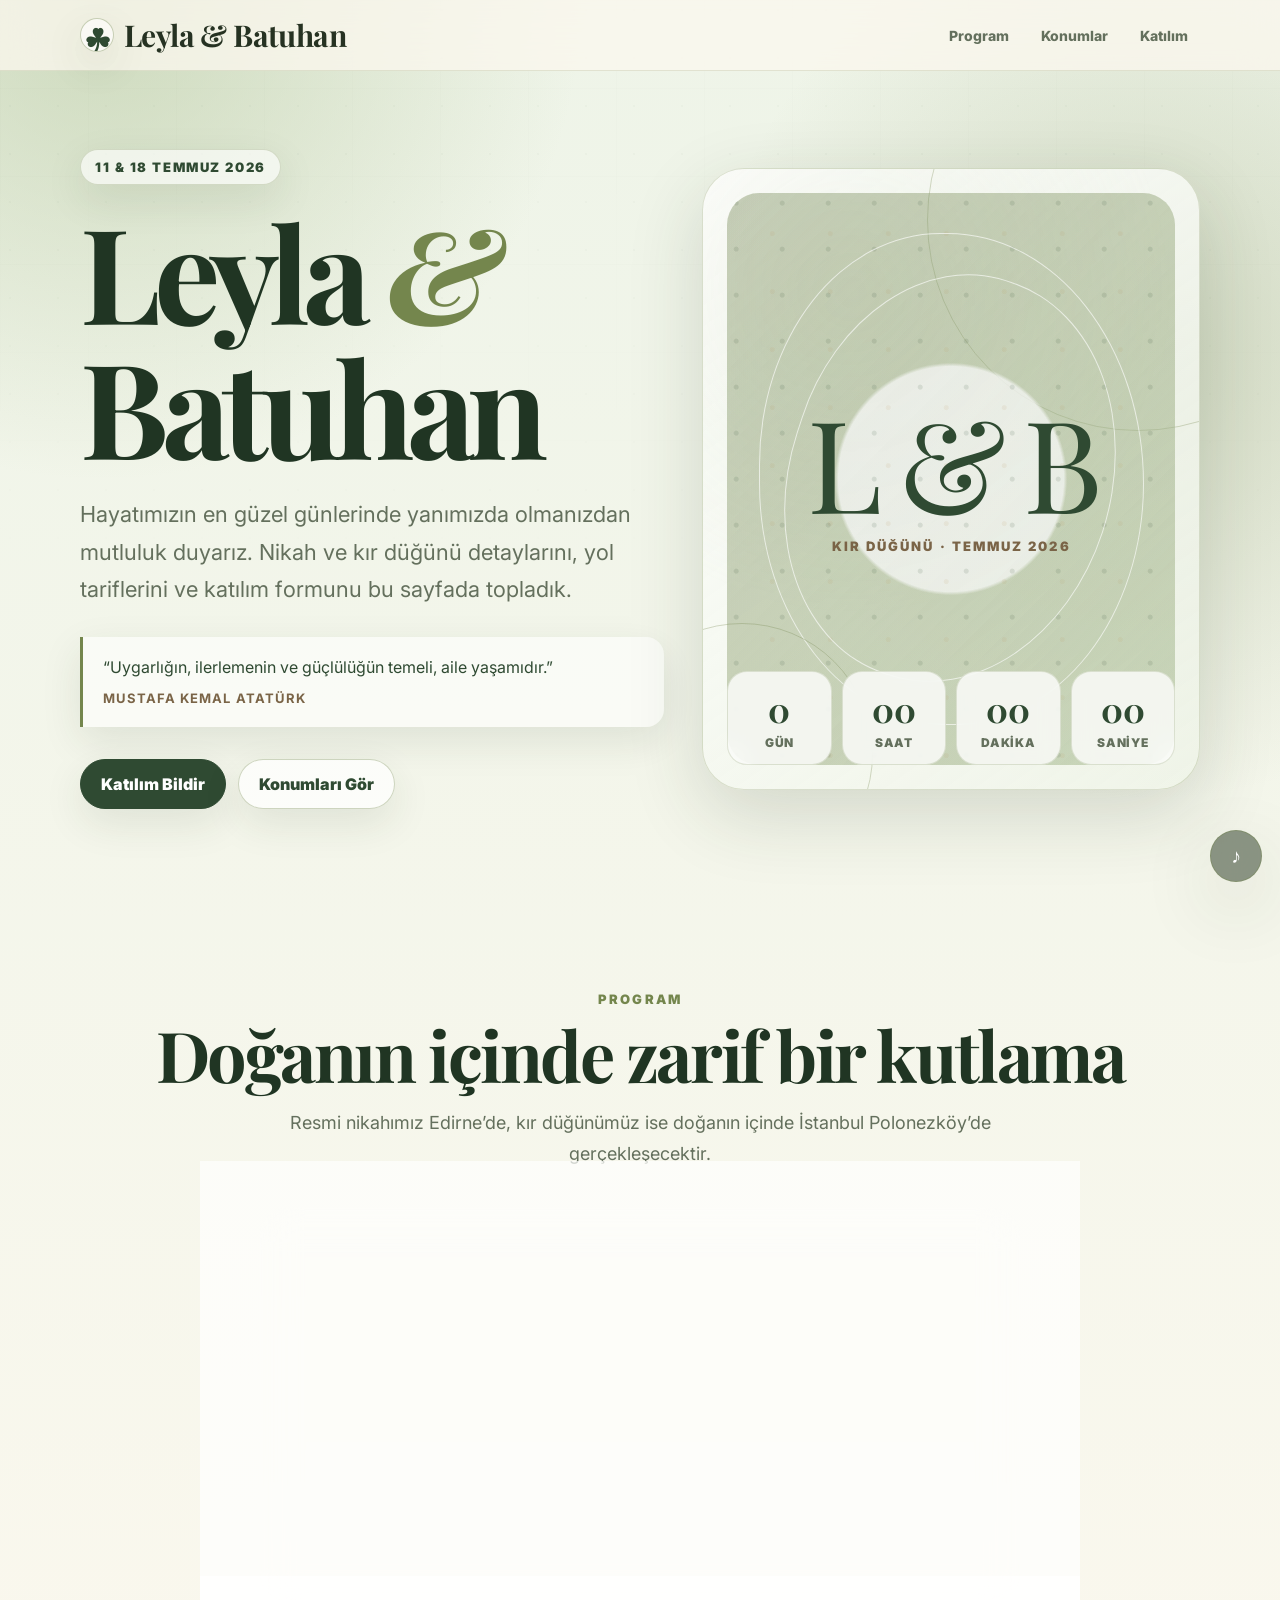
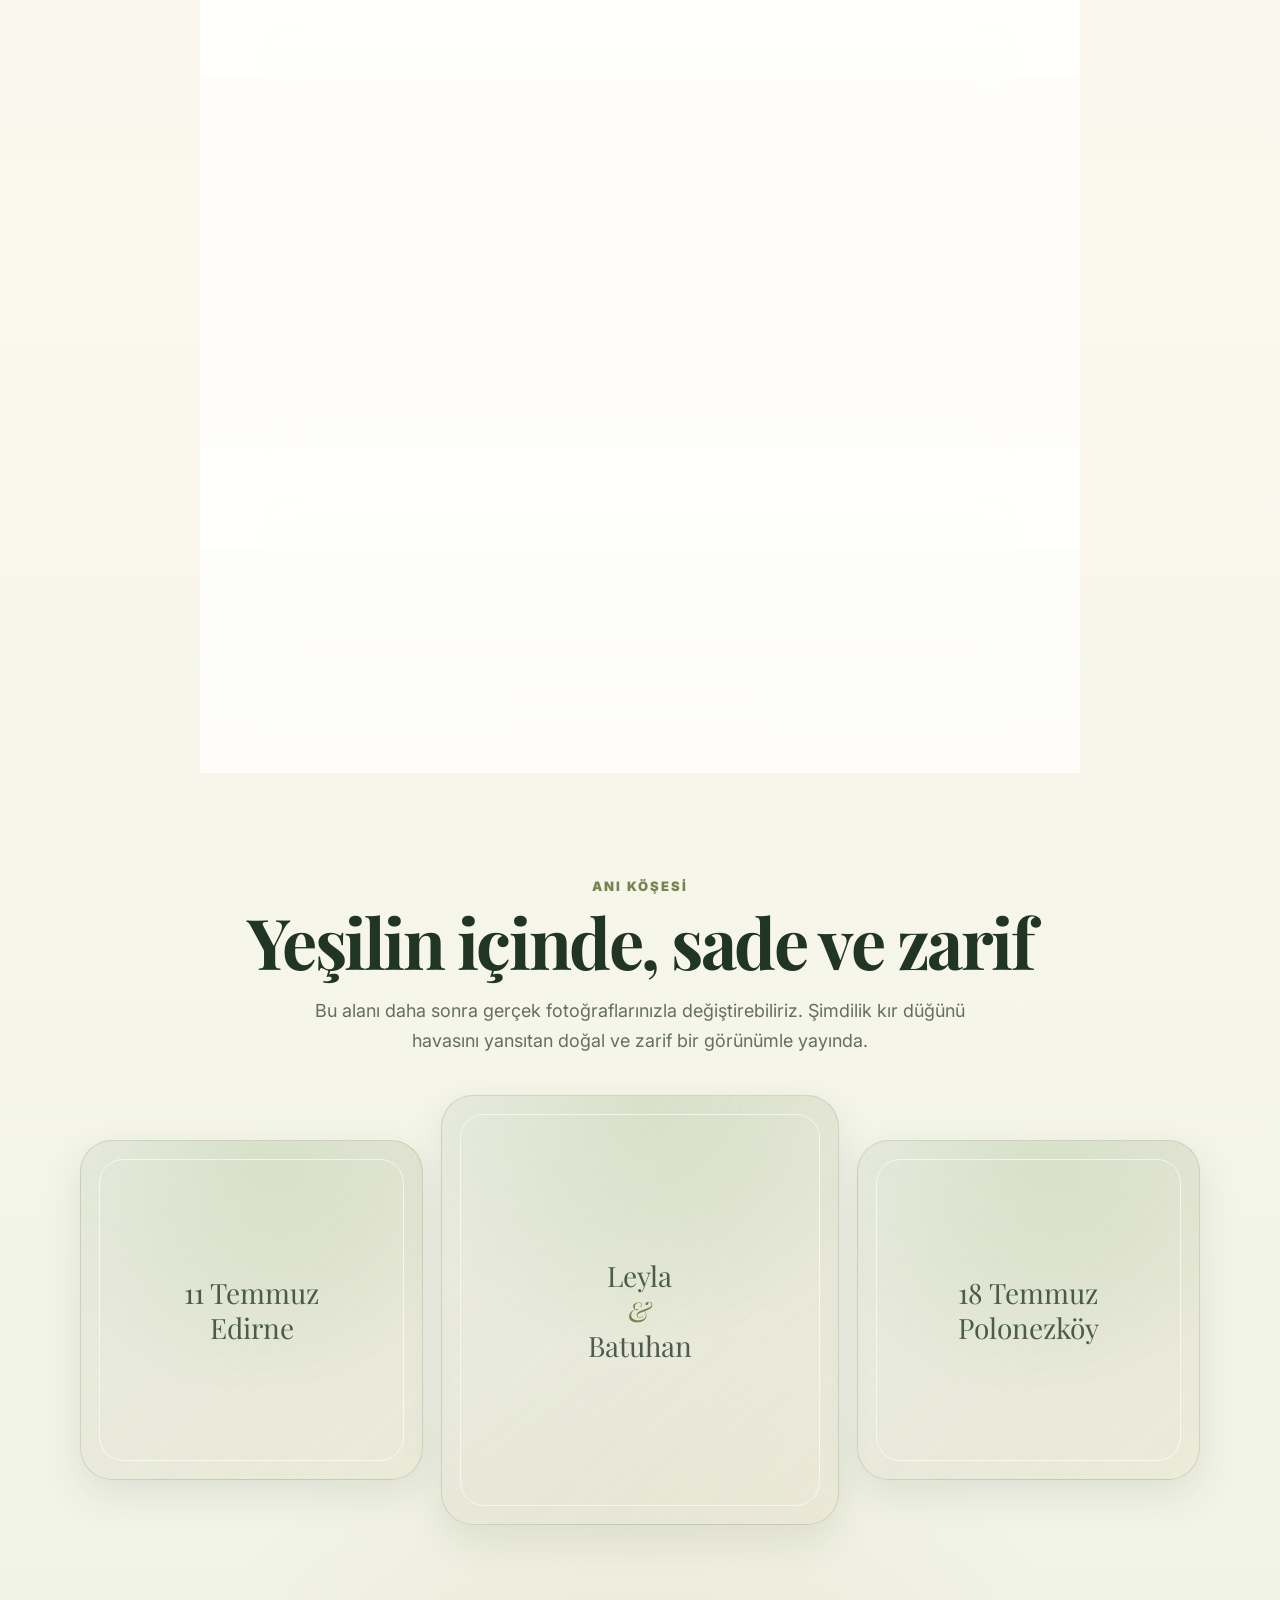
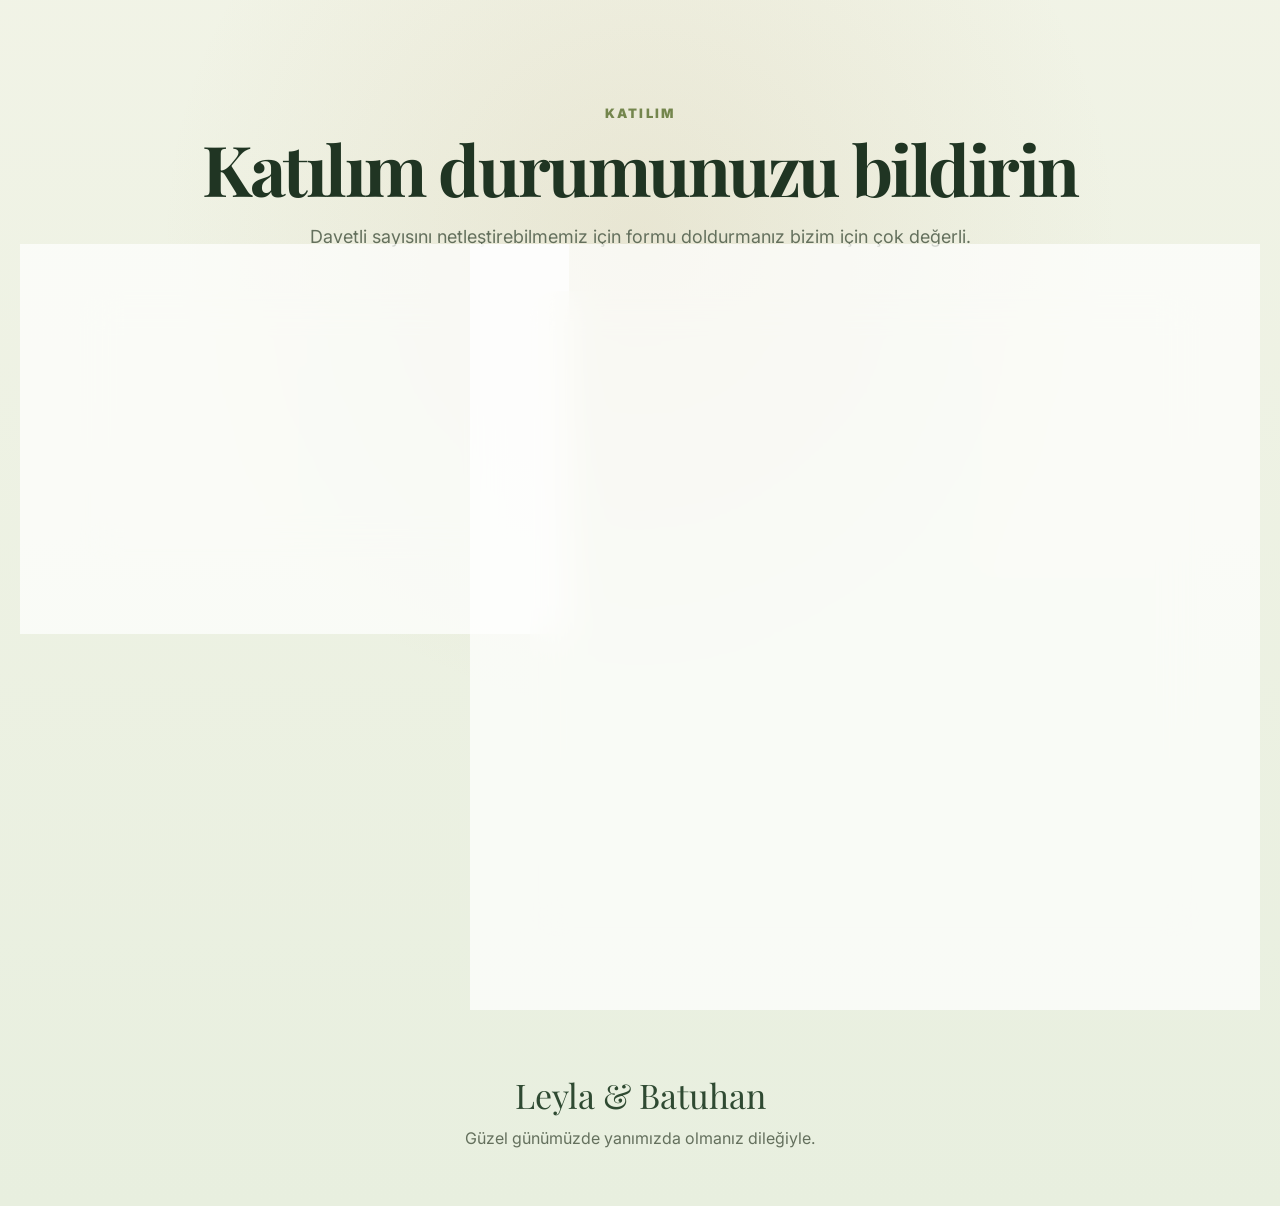
==== index.html @ 1ea7b606 "Switch site to nature theme and autoplay music" ====
<!DOCTYPE html>
<html lang="tr">
<head>
  <meta charset="UTF-8" />
  <meta name="viewport" content="width=device-width, initial-scale=1" />
  <meta name="theme-color" content="#eef4e8" />
  <meta name="description" content="Leyla & Batuhan kır düğünü etkinlik sayfası: nikah, düğün, yol tarifi ve katılım formu." />
  <meta property="og:title" content="Leyla & Batuhan" />
  <meta property="og:description" content="Nikah ve kır düğünü bilgilerimiz, yol tarifi ve katılım formu." />
  <meta property="og:type" content="website" />
  <title>Leyla & Batuhan | Kır Düğünü</title>

  <link rel="preconnect" href="https://fonts.googleapis.com" />
  <link rel="preconnect" href="https://fonts.gstatic.com" crossorigin />
  <link href="https://fonts.googleapis.com/css2?family=Inter:wght@400;500;600;700;800&family=Playfair+Display:wght@600;700&display=swap" rel="stylesheet" />

  <style>
    :root {
      --paper: #fbf8ee;
      --cream: #eef4e8;
      --leaf: #9faf78;
      --moss: #74864d;
      --sage: #b8c9a1;
      --forest: #2f4a32;
      --deep: #203523;
      --gold: #b7925a;
      --earth: #7a6447;
      --ink: #263222;
      --muted: #64705d;
      --white: #ffffff;
      --shadow: 0 24px 76px rgba(37, 54, 34, 0.16);
      --soft: 0 14px 40px rgba(37, 54, 34, 0.10);
    }

    * { box-sizing: border-box; }
    html { scroll-behavior: smooth; }

    body {
      margin: 0;
      color: var(--ink);
      font-family: Inter, system-ui, -apple-system, BlinkMacSystemFont, "Segoe UI", sans-serif;
      background:
        radial-gradient(circle at 8% 0%, rgba(184, 201, 161, 0.62), transparent 30rem),
        radial-gradient(circle at 90% 8%, rgba(116, 134, 77, 0.26), transparent 28rem),
        radial-gradient(circle at 50% 78%, rgba(183, 146, 90, 0.13), transparent 30rem),
        linear-gradient(180deg, #eef4e8, #fbf8ee 42%, #e8efdf 100%);
      min-height: 100vh;
      overflow-x: hidden;
    }

    body::before {
      content: "";
      position: fixed;
      inset: 0;
      pointer-events: none;
      opacity: 0.18;
      background-image:
        radial-gradient(circle at 10px 10px, rgba(47,74,50,0.18) 1.4px, transparent 1.6px),
        linear-gradient(rgba(47,74,50,0.07) 1px, transparent 1px),
        linear-gradient(90deg, rgba(47,74,50,0.06) 1px, transparent 1px);
      background-size: 48px 48px, 88px 88px, 88px 88px;
      mask-image: linear-gradient(to bottom, #000, transparent 72%);
    }

    a { color: inherit; }

    .petals { position: fixed; inset: 0; pointer-events: none; overflow: hidden; z-index: 1; }
    .petal { position: absolute; top: -10vh; width: 13px; height: 22px; border-radius: 90% 10% 85% 15%; background: linear-gradient(135deg, rgba(116,134,77,0.34), rgba(184,201,161,0.24)); transform: rotate(18deg); animation: fall linear infinite; }
    .petal::after { content: ""; position: absolute; left: 6px; top: 2px; width: 1px; height: 18px; background: rgba(47,74,50,0.18); transform: rotate(8deg); }
    @keyframes fall { to { transform: translate3d(var(--drift), 112vh, 0) rotate(330deg); } }

    .page { position: relative; z-index: 2; }
    .topbar { position: sticky; top: 0; z-index: 10; border-bottom: 1px solid rgba(116,134,77,0.18); background: rgba(251,248,238,0.76); backdrop-filter: blur(18px); }
    .nav, .wrap { width: min(1120px, calc(100% - 32px)); margin: 0 auto; }
    .nav { min-height: 70px; display: flex; align-items: center; justify-content: space-between; gap: 16px; }
    .brand { display: flex; align-items: center; gap: 10px; font-family: "Playfair Display", Georgia, serif; font-size: clamp(22px, 3vw, 30px); font-weight: 700; text-decoration: none; letter-spacing: -0.02em; white-space: nowrap; }
    .brand-mark { width: 34px; height: 34px; display: grid; place-items: center; border-radius: 50%; border: 1px solid rgba(116,134,77,0.38); color: var(--forest); background: rgba(255,255,255,0.62); box-shadow: var(--soft); }
    .nav-links { display: flex; align-items: center; gap: 8px; flex-wrap: wrap; justify-content: flex-end; }
    .nav-links a { text-decoration: none; color: var(--muted); font-size: 14px; font-weight: 800; padding: 10px 12px; border-radius: 999px; transition: 0.25s ease; }
    .nav-links a:hover { color: var(--forest); background: rgba(116,134,77,0.13); }

    .hero { min-height: calc(100vh - 70px); display: grid; align-items: center; padding: 72px 0 86px; }
    .hero-grid { display: grid; grid-template-columns: 1.08fr 0.92fr; gap: 38px; align-items: center; }
    .eyebrow { display: inline-flex; margin: 0 0 18px; padding: 9px 14px; border-radius: 999px; color: var(--forest); background: rgba(255,255,255,0.62); border: 1px solid rgba(116,134,77,0.26); box-shadow: var(--soft); font-size: 13px; font-weight: 900; letter-spacing: 0.12em; text-transform: uppercase; }
    h1, h2, h3 { margin: 0; font-family: "Playfair Display", Georgia, serif; line-height: 1.02; }
    h1 { font-size: clamp(58px, 10.5vw, 132px); letter-spacing: -0.055em; color: var(--deep); }
    .amp { color: var(--moss); font-style: italic; }
    .lead { max-width: 660px; margin: 24px 0 0; color: var(--muted); font-size: clamp(17px, 2.5vw, 22px); line-height: 1.7; }
    .quote { max-width: 620px; margin: 28px 0 0; padding: 18px 20px; border-left: 3px solid var(--moss); border-radius: 0 18px 18px 0; color: var(--forest); background: rgba(255,255,255,0.56); box-shadow: var(--soft); line-height: 1.6; }
    .quote strong { display: block; margin-top: 8px; color: var(--earth); font-size: 13px; letter-spacing: 0.08em; text-transform: uppercase; }
    .actions, .card-actions { display: flex; flex-wrap: wrap; gap: 12px; margin-top: 32px; }
    .btn { display: inline-flex; align-items: center; justify-content: center; min-height: 48px; padding: 14px 20px; border-radius: 999px; border: 1px solid rgba(116,134,77,0.34); text-decoration: none; font: inherit; font-weight: 900; cursor: pointer; box-shadow: var(--soft); transition: transform 0.25s ease, box-shadow 0.25s ease; }
    .btn:hover { transform: translateY(-2px); box-shadow: 0 18px 42px rgba(37,54,34,0.14); }
    .btn-primary { background: var(--forest); color: #fff; border-color: var(--forest); }
    .btn-gold { background: var(--moss); color: #fff; border-color: var(--moss); }
    .btn-light { background: rgba(255,255,255,0.72); color: var(--forest); }

    .hero-card { min-height: 620px; position: relative; padding: 24px; border-radius: 42px; border: 1px solid rgba(116,134,77,0.24); background: linear-gradient(145deg, rgba(255,255,255,0.84), rgba(238,244,232,0.66)), radial-gradient(circle at 30% 20%, rgba(184,201,161,0.86), transparent 20rem); box-shadow: var(--shadow); overflow: hidden; }
    .hero-card::before, .hero-card::after { content: ""; position: absolute; border: 1px solid rgba(116,134,77,0.30); border-radius: 50%; pointer-events: none; }
    .hero-card::before { width: 420px; height: 420px; top: -160px; right: -150px; }
    .hero-card::after { width: 260px; height: 260px; bottom: -96px; left: -92px; }
    .monogram-card { min-height: 572px; height: 100%; display: grid; place-items: center; text-align: center; border-radius: 32px; background: linear-gradient(rgba(32,53,35,0.04), rgba(32,53,35,0.04)), radial-gradient(circle, rgba(255,255,255,0.74) 0 31%, transparent 32%), linear-gradient(135deg, rgba(116,134,77,0.34), rgba(184,201,161,0.60)); overflow: hidden; position: relative; }
    .monogram-card::before { content: ""; position: absolute; inset: 0; background-image: radial-gradient(circle at 20% 22%, rgba(47,74,50,0.12) 0 2px, transparent 3px), radial-gradient(circle at 78% 70%, rgba(183,146,90,0.10) 0 2px, transparent 3px); background-size: 46px 46px, 58px 58px; }
    .ring { position: absolute; width: 86%; height: 86%; border: 1px solid rgba(255,255,255,0.62); border-radius: 48% 52% 50% 50%; animation: breathe 7s ease-in-out infinite; }
    .ring.second { width: 72%; height: 72%; animation-delay: -2.4s; transform: rotate(18deg); }
    @keyframes breathe { 50% { transform: scale(0.965) rotate(5deg); } }
    .letters { position: relative; z-index: 2; font-family: "Playfair Display", Georgia, serif; font-size: clamp(78px, 10vw, 132px); color: var(--forest); letter-spacing: -0.06em; line-height: 0.9; }
    .date { position: relative; z-index: 2; margin-top: 18px; color: var(--earth); font-size: 13px; font-weight: 900; letter-spacing: 0.16em; text-transform: uppercase; }
    .countdown { position: absolute; left: 24px; right: 24px; bottom: 24px; z-index: 3; display: grid; grid-template-columns: repeat(4, 1fr); gap: 10px; }
    .count-box { padding: 14px 8px; border-radius: 20px; background: rgba(255,255,255,0.78); border: 1px solid rgba(116,134,77,0.20); text-align: center; backdrop-filter: blur(10px); }
    .count-box strong { display: block; font-family: "Playfair Display", Georgia, serif; font-size: clamp(22px, 4vw, 34px); color: var(--forest); }
    .count-box span { display: block; margin-top: 3px; color: var(--muted); font-size: 12px; font-weight: 900; letter-spacing: 0.06em; text-transform: uppercase; }

    .section { padding: 90px 0; }
    .heading { text-align: center; margin-bottom: 38px; }
    .small { color: var(--moss); font-size: 13px; font-weight: 900; letter-spacing: 0.16em; text-transform: uppercase; margin-bottom: 12px; }
    h2 { font-size: clamp(38px, 6vw, 70px); letter-spacing: -0.035em; color: var(--deep); }
    .heading p { max-width: 720px; margin: 18px auto 0; color: var(--muted); font-size: 18px; line-height: 1.7; }

    .event-grid { display: grid; grid-template-columns: 1fr; gap: 22px; max-width: 760px; margin: 0 auto; }
    .rsvp-grid { display: grid; grid-template-columns: 0.78fr 1.22fr; gap: 22px; align-items: start; }
    .card { border: 1px solid rgba(116,134,77,0.22); border-radius: 28px; background: rgba(255,255,255,0.70); box-shadow: var(--soft); backdrop-filter: blur(18px); }
    .event-card, .note-card, .form-card, .timeline-card { padding: 28px; }
    .event-card { position: relative; overflow: hidden; }
    .event-card::after { content: ""; position: absolute; width: 190px; height: 190px; right: -76px; top: -76px; border-radius: 90% 10% 80% 20%; background: rgba(116,134,77,0.16); transform: rotate(28deg); }
    .event-card h3 { position: relative; z-index: 1; font-size: clamp(30px, 4vw, 46px); color: var(--forest); }
    .event-date { display: inline-flex; margin: 18px 0 22px; padding: 10px 14px; border-radius: 999px; color: var(--forest); background: rgba(184,201,161,0.32); font-weight: 900; }
    .details { display: grid; gap: 14px; margin: 0 0 24px; padding: 0; list-style: none; color: var(--muted); line-height: 1.62; }
    .details li { display: grid; grid-template-columns: 34px 1fr; gap: 12px; }
    .icon { width: 34px; height: 34px; border-radius: 50%; display: grid; place-items: center; background: rgba(116,134,77,0.15); color: var(--forest); }
    .details b { display: block; color: var(--ink); margin-bottom: 4px; }
    .time-list { display: grid; gap: 3px; }

    .timeline-card { max-width: 760px; margin: 22px auto 0; }
    .timeline { display: grid; grid-template-columns: repeat(3, 1fr); gap: 14px; }
    .timeline-item { min-height: 138px; padding: 18px; border-radius: 22px; background: rgba(251,248,238,0.78); border: 1px solid rgba(116,134,77,0.18); }
    .timeline-item strong { display: block; color: var(--moss); font-family: "Playfair Display", Georgia, serif; font-size: 24px; }
    .timeline-item span { display: block; margin-top: 8px; color: var(--ink); font-weight: 900; }
    .timeline-item small { display: block; margin-top: 8px; color: var(--muted); line-height: 1.5; }

    .photo-strip { display: grid; grid-template-columns: 0.95fr 1.1fr 0.95fr; gap: 18px; align-items: center; }
    .photo-tile { min-height: 340px; display: grid; place-items: center; position: relative; overflow: hidden; border-radius: 32px; border: 1px solid rgba(116,134,77,0.22); background: linear-gradient(135deg, rgba(255,255,255,0.48), rgba(255,255,255,0.06)), radial-gradient(circle at top, rgba(184,201,161,0.74), transparent 16rem), linear-gradient(145deg, rgba(116,134,77,0.25), rgba(183,146,90,0.10)); box-shadow: var(--soft); }
    .photo-tile:nth-child(2) { min-height: 430px; }
    .photo-tile::before { content: ""; position: absolute; inset: 18px; border: 1px solid rgba(255,255,255,0.62); border-radius: 24px; }
    .photo-tile p { position: relative; z-index: 1; width: min(72%, 260px); margin: 0; color: rgba(32,53,35,0.78); font-family: "Playfair Display", Georgia, serif; text-align: center; font-size: 28px; line-height: 1.25; }

    .note-card { position: sticky; top: 96px; }
    .note-card h3 { font-size: 38px; margin-bottom: 14px; color: var(--forest); }
    .note-card p { color: var(--muted); line-height: 1.75; margin: 0 0 16px; }
    .mini-note { margin-top: 18px; padding: 16px; border-radius: 20px; color: var(--forest); background: rgba(184,201,161,0.25); font-weight: 900; line-height: 1.5; }

    form { display: grid; gap: 16px; }
    .field-grid { display: grid; grid-template-columns: repeat(2, minmax(0, 1fr)); gap: 16px; }
    label, legend { color: var(--ink); font-size: 14px; font-weight: 900; }
    label { display: grid; gap: 8px; }
    fieldset { border: 0; padding: 0; margin: 0; }
    legend { padding: 0; margin: 0 0 8px; }
    input, select, textarea { width: 100%; min-height: 50px; border: 1px solid rgba(116,134,77,0.28); border-radius: 16px; padding: 13px 14px; color: var(--ink); background: rgba(251,248,238,0.80); font: inherit; outline: none; transition: 0.2s ease; }
    textarea { min-height: 120px; resize: vertical; }
    input:focus, select:focus, textarea:focus { border-color: var(--moss); background: #fff; box-shadow: 0 0 0 4px rgba(116,134,77,0.14); }
    .checkbox-group { display: grid; grid-template-columns: repeat(2, minmax(0, 1fr)); gap: 10px; }
    .check-card { min-height: 58px; display: flex; align-items: center; gap: 12px; padding: 14px; border: 1px solid rgba(116,134,77,0.24); border-radius: 16px; color: var(--muted); background: rgba(251,248,238,0.66); font-weight: 800; cursor: pointer; user-select: none; transition: 0.2s ease; }
    .check-card:hover { border-color: rgba(116,134,77,0.48); background: rgba(255,255,255,0.88); }
    .check-card input { width: 20px; height: 20px; min-height: auto; accent-color: var(--moss); flex: 0 0 auto; }
    .form-footer { display: flex; align-items: center; justify-content: space-between; gap: 14px; flex-wrap: wrap; margin-top: 4px; }
    .privacy { max-width: 430px; margin: 0; color: var(--muted); font-size: 13px; line-height: 1.55; }

    .sound-toggle { position: fixed; right: 18px; bottom: 18px; z-index: 20; width: 52px; height: 52px; border-radius: 999px; border: 1px solid rgba(116,134,77,0.38); color: #fff; background: rgba(47,74,50,0.88); box-shadow: var(--shadow); cursor: pointer; font-size: 20px; display: grid; place-items: center; backdrop-filter: blur(12px); }
    .sound-toggle.off { background: rgba(100,112,93,0.74); }

    .footer { padding: 46px 16px 58px; color: var(--muted); text-align: center; }
    .footer .names { margin-bottom: 10px; color: var(--forest); font-family: "Playfair Display", Georgia, serif; font-size: 34px; }
    .reveal { opacity: 0; transform: translateY(20px); transition: opacity 0.7s ease, transform 0.7s ease; }
    .reveal.visible { opacity: 1; transform: translateY(0); }

    @media (max-width: 920px) {
      .nav { align-items: flex-start; flex-direction: column; padding: 14px 0; }
      .nav-links { justify-content: flex-start; }
      .nav-links a { padding: 8px 10px; }
      .hero-grid, .rsvp-grid { grid-template-columns: 1fr; }
      .hero { min-height: auto; padding-top: 48px; }
      .hero-card, .monogram-card { min-height: 520px; }
      .timeline, .photo-strip { grid-template-columns: 1fr; }
      .photo-tile, .photo-tile:nth-child(2) { min-height: 280px; }
      .note-card { position: static; }
    }
    @media (max-width: 620px) {
      .section { padding: 68px 0; }
      .actions, .card-actions, .form-footer { align-items: stretch; flex-direction: column; }
      .btn { width: 100%; }
      .hero-card, .monogram-card { min-height: 460px; }
      .countdown { grid-template-columns: repeat(2, 1fr); }
      .field-grid, .checkbox-group { grid-template-columns: 1fr; }
      .event-card, .form-card, .note-card, .timeline-card { padding: 22px; }
      .sound-toggle { right: 14px; bottom: 14px; width: 48px; height: 48px; }
    }
    @media (prefers-reduced-motion: reduce) { *, *::before, *::after { animation-duration: 0.001ms !important; animation-iteration-count: 1 !important; scroll-behavior: auto !important; transition-duration: 0.001ms !important; } }
  </style>
</head>
<body>
  <div class="petals" aria-hidden="true" id="petals"></div>

  <audio id="wedding-audio" autoplay loop preload="auto" playsinline>
    <source src="https://upload.wikimedia.org/wikipedia/commons/transcoded/6/62/Pachelbel%27s_Canon.ogg/Pachelbel%27s_Canon.ogg.mp3" type="audio/mpeg" />
    <source src="https://upload.wikimedia.org/wikipedia/commons/6/62/Pachelbel%27s_Canon.ogg" type="audio/ogg" />
  </audio>
  <button class="sound-toggle off" id="sound-toggle" type="button" aria-label="Müziği aç/kapat">♪</button>

  <div class="page">
    <header class="topbar">
      <nav class="nav" aria-label="Sayfa menüsü">
        <a class="brand" href="#top" aria-label="Leyla ve Batuhan ana sayfa"><span class="brand-mark">☘</span><span>Leyla & Batuhan</span></a>
        <div class="nav-links">
          <a href="#program">Program</a>
          <a href="#konum">Konumlar</a>
          <a href="#katilim">Katılım</a>
        </div>
      </nav>
    </header>

    <main id="top">
      <section class="hero">
        <div class="wrap hero-grid">
          <div class="reveal">
            <p class="eyebrow">11 & 18 Temmuz 2026</p>
            <h1>Leyla <span class="amp">&</span><br />Batuhan</h1>
            <p class="lead">Hayatımızın en güzel günlerinde yanımızda olmanızdan mutluluk duyarız. Nikah ve kır düğünü detaylarını, yol tariflerini ve katılım formunu bu sayfada topladık.</p>
            <div class="quote">“Uygarlığın, ilerlemenin ve güçlülüğün temeli, aile yaşamıdır.”<strong>Mustafa Kemal Atatürk</strong></div>
            <div class="actions">
              <a class="btn btn-primary" href="#katilim">Katılım Bildir</a>
              <a class="btn btn-light" href="#konum">Konumları Gör</a>
            </div>
          </div>

          <aside class="hero-card reveal" aria-label="Düğün geri sayımı">
            <div class="monogram-card"><span class="ring"></span><span class="ring second"></span><div><div class="letters">L & B</div><div class="date">Kır Düğünü · Temmuz 2026</div></div></div>
            <div class="countdown" id="countdown"><div class="count-box"><strong id="days">--</strong><span>Gün</span></div><div class="count-box"><strong id="hours">--</strong><span>Saat</span></div><div class="count-box"><strong id="minutes">--</strong><span>Dakika</span></div><div class="count-box"><strong id="seconds">--</strong><span>Saniye</span></div></div>
          </aside>
        </div>
      </section>

      <section class="section wrap" id="program">
        <div class="heading reveal"><div class="small">Program</div><h2>Doğanın içinde zarif bir kutlama</h2><p>Resmi nikahımız Edirne’de, kır düğünümüz ise doğanın içinde İstanbul Polonezköy’de gerçekleşecektir.</p></div>

        <div class="event-grid" id="konum">
          <article class="card event-card reveal">
            <h3>Nikah</h3>
            <div class="event-date">11 Temmuz 2026 Cumartesi</div>
            <ul class="details">
              <li><span class="icon">⏱</span><span><b>Saat</b><span class="time-list"><span>16:30</span></span></span></li>
              <li><span class="icon">📍</span><span><b>Konum</b>Edirne Atatürk Kültür Merkezi</span></li>
            </ul>
            <div class="card-actions"><a class="btn btn-gold" target="_blank" rel="noopener" href="https://www.google.com/maps/search/?api=1&query=Edirne%20Atat%C3%BCrk%20K%C3%BClt%C3%BCr%20Merkezi">Yol Tarifi</a><a class="btn btn-light" target="_blank" rel="noopener" href="https://calendar.google.com/calendar/render?action=TEMPLATE&text=Leyla%20%26%20Batuhan%20Nikah&dates=20260711T133000Z/20260711T143000Z&details=Leyla%20%26%20Batuhan%20nikah%20t%C3%B6reni&location=Edirne%20Atat%C3%BCrk%20K%C3%BClt%C3%BCr%20Merkezi">Takvime Ekle</a></div>
          </article>

          <article class="card event-card reveal">
            <h3>Düğün</h3>
            <div class="event-date">18 Temmuz 2026 Cumartesi</div>
            <ul class="details">
              <li><span class="icon">⏱</span><span><b>Saat</b><span class="time-list"><span>19:00 Kokteyl</span><span>19:30 Nikah</span><span>20:00 Yemek</span></span></span></li>
              <li><span class="icon">📍</span><span><b>Konum</b>Senfoni Garden Kır Düğünü, Polonezköy / İstanbul</span></li>
            </ul>
            <div class="card-actions"><a class="btn btn-gold" target="_blank" rel="noopener" href="https://www.google.com/maps/search/?api=1&query=Senfoni%20Garden%20K%C4%B1r%20D%C3%BC%C4%9F%C3%BCn%C3%BC%20Polonezk%C3%B6y%20%C4%B0stanbul">Yol Tarifi</a><a class="btn btn-light" target="_blank" rel="noopener" href="https://calendar.google.com/calendar/render?action=TEMPLATE&text=Leyla%20%26%20Batuhan%20D%C3%BC%C4%9F%C3%BCn&dates=20260718T160000Z/20260718T210000Z&details=19%3A00%20Kokteyl%2C%2019%3A30%20Nikah%2C%2020%3A00%20Yemek&location=Senfoni%20Garden%20K%C4%B1r%20D%C3%BC%C4%9F%C3%BCn%C3%BC%2C%20Polonezk%C3%B6y%2C%20%C4%B0stanbul">Takvime Ekle</a></div>
          </article>
        </div>

        <div class="card timeline-card reveal"><div class="timeline" aria-label="Düğün akışı"><div class="timeline-item"><strong>19:00</strong><span>Kokteyl</span><small>Bahçe atmosferinde karşılama.</small></div><div class="timeline-item"><strong>19:30</strong><span>Nikah</span><small>Kır düğünü alanındaki tören.</small></div><div class="timeline-item"><strong>20:00</strong><span>Yemek</span><small>Masalarda buluşuyoruz.</small></div></div></div>
      </section>

      <section class="section wrap" aria-label="Anı alanı">
        <div class="heading reveal"><div class="small">Anı Köşesi</div><h2>Yeşilin içinde, sade ve zarif</h2><p>Bu alanı daha sonra gerçek fotoğraflarınızla değiştirebiliriz. Şimdilik kır düğünü havasını yansıtan doğal ve zarif bir görünümle yayında.</p></div>
        <div class="photo-strip reveal"><div class="photo-tile"><p>11 Temmuz<br />Edirne</p></div><div class="photo-tile"><p>Leyla<br /><span class="amp">&</span><br />Batuhan</p></div><div class="photo-tile"><p>18 Temmuz<br />Polonezköy</p></div></div>
      </section>

      <section class="section wrap" id="katilim">
        <div class="heading reveal"><div class="small">Katılım</div><h2>Katılım durumunuzu bildirin</h2><p>Davetli sayısını netleştirebilmemiz için formu doldurmanız bizim için çok değerli.</p></div>
        <div class="rsvp-grid">
          <aside class="card note-card reveal"><h3>Minik not</h3><p>Formu gönderdikten sonra yanıtınız bize e-posta olarak ulaşacak. Bir değişiklik olursa aynı formu tekrar doldurabilirsiniz.</p><div class="mini-note">Çocuklara iyi geceler ♡</div></aside>
          <div class="card form-card reveal">
            <form action="https://formsubmit.co/info@batuhandegis.com" method="POST">
              <input type="hidden" name="_subject" value="Yeni düğün katılım bildirimi" />
              <input type="hidden" name="_template" value="table" />
              <input type="hidden" name="_captcha" value="false" />
              <input type="hidden" name="_next" value="https://batuhandegis.com/tesekkurler.html" />
              <input type="text" name="_honey" style="display:none" tabindex="-1" autocomplete="off" />
              <div class="field-grid"><label>Ad Soyad<input type="text" name="Ad Soyad" placeholder="Adınız Soyadınız" required /></label><label>Telefon<input type="tel" name="Telefon" placeholder="05xx xxx xx xx" /></label></div>
              <div class="field-grid"><label>E-posta<input type="email" name="_replyto" placeholder="ornek@mail.com" /></label><label>Katılım Durumu<select name="Katılım Durumu" required><option value="" selected disabled>Seçiniz</option><option>Katılıyorum</option><option>Katılamıyorum</option><option>Henüz net değil</option></select></label></div>
              <fieldset><legend>Hangi etkinliğe katılacaksınız?</legend><div class="checkbox-group"><label class="check-card" for="event-nikah"><input id="event-nikah" type="checkbox" name="Etkinlik" value="Nikah - Edirne" /> <span>Nikah - Edirne</span></label><label class="check-card" for="event-dugun"><input id="event-dugun" type="checkbox" name="Etkinlik" value="Düğün - İstanbul" /> <span>Düğün - İstanbul</span></label></div></fieldset>
              <label>Kişi Sayısı<input type="number" name="Kişi Sayısı" min="1" max="10" placeholder="Örn. 2" required /></label>
              <label>Notunuz<textarea name="Not" placeholder="Varsa iletmek istediğiniz not..."></textarea></label>
              <div class="form-footer"><p class="privacy">Yanıtınız yalnızca katılım takibi için kullanılacaktır.</p><button class="btn btn-primary" type="submit">Formu Gönder</button></div>
            </form>
          </div>
        </div>
      </section>
    </main>

    <footer class="footer"><div class="names">Leyla & Batuhan</div><div>Güzel günümüzde yanımızda olmanız dileğiyle.</div></footer>
  </div>

  <script>
    const target = new Date('2026-07-18T19:00:00+03:00').getTime();
    const units = { days: document.getElementById('days'), hours: document.getElementById('hours'), minutes: document.getElementById('minutes'), seconds: document.getElementById('seconds') };
    function updateCountdown() { const now = Date.now(); const diff = Math.max(0, target - now); const day = 86400000; const hour = 3600000; const minute = 60000; units.days.textContent = Math.floor(diff / day); units.hours.textContent = Math.floor((diff % day) / hour).toString().padStart(2, '0'); units.minutes.textContent = Math.floor((diff % hour) / minute).toString().padStart(2, '0'); units.seconds.textContent = Math.floor((diff % minute) / 1000).toString().padStart(2, '0'); }
    updateCountdown(); setInterval(updateCountdown, 1000);

    const revealItems = document.querySelectorAll('.reveal');
    const observer = new IntersectionObserver((entries) => { entries.forEach((entry) => { if (entry.isIntersecting) { entry.target.classList.add('visible'); observer.unobserve(entry.target); } }); }, { threshold: 0.14 });
    revealItems.forEach((item) => observer.observe(item));

    const petals = document.getElementById('petals'); const petalCount = window.matchMedia('(max-width: 620px)').matches ? 14 : 26;
    for (let i = 0; i < petalCount; i += 1) { const petal = document.createElement('span'); petal.className = 'petal'; petal.style.left = `${Math.random() * 100}%`; petal.style.animationDuration = `${10 + Math.random() * 10}s`; petal.style.animationDelay = `${Math.random() * 9}s`; petal.style.opacity = `${0.18 + Math.random() * 0.42}`; petal.style.setProperty('--drift', `${-70 + Math.random() * 140}px`); petals.appendChild(petal); }

    const weddingAudio = document.getElementById('wedding-audio');
    const soundToggle = document.getElementById('sound-toggle');
    weddingAudio.volume = 0.38;

    async function startMusic() {
      try {
        await weddingAudio.play();
        soundToggle.classList.remove('off');
        soundToggle.textContent = 'Ⅱ';
        return true;
      } catch (error) {
        soundToggle.classList.add('off');
        soundToggle.textContent = '♪';
        return false;
      }
    }

    function stopMusic() {
      weddingAudio.pause();
      soundToggle.classList.add('off');
      soundToggle.textContent = '♪';
    }

    startMusic();
    ['pointerdown', 'touchstart', 'keydown', 'scroll'].forEach((eventName) => {
      window.addEventListener(eventName, () => {
        if (weddingAudio.paused) startMusic();
      }, { once: true, passive: true });
    });

    soundToggle.addEventListener('click', async () => {
      if (weddingAudio.paused) await startMusic();
      else stopMusic();
    });
  </script>
</body>
</html>
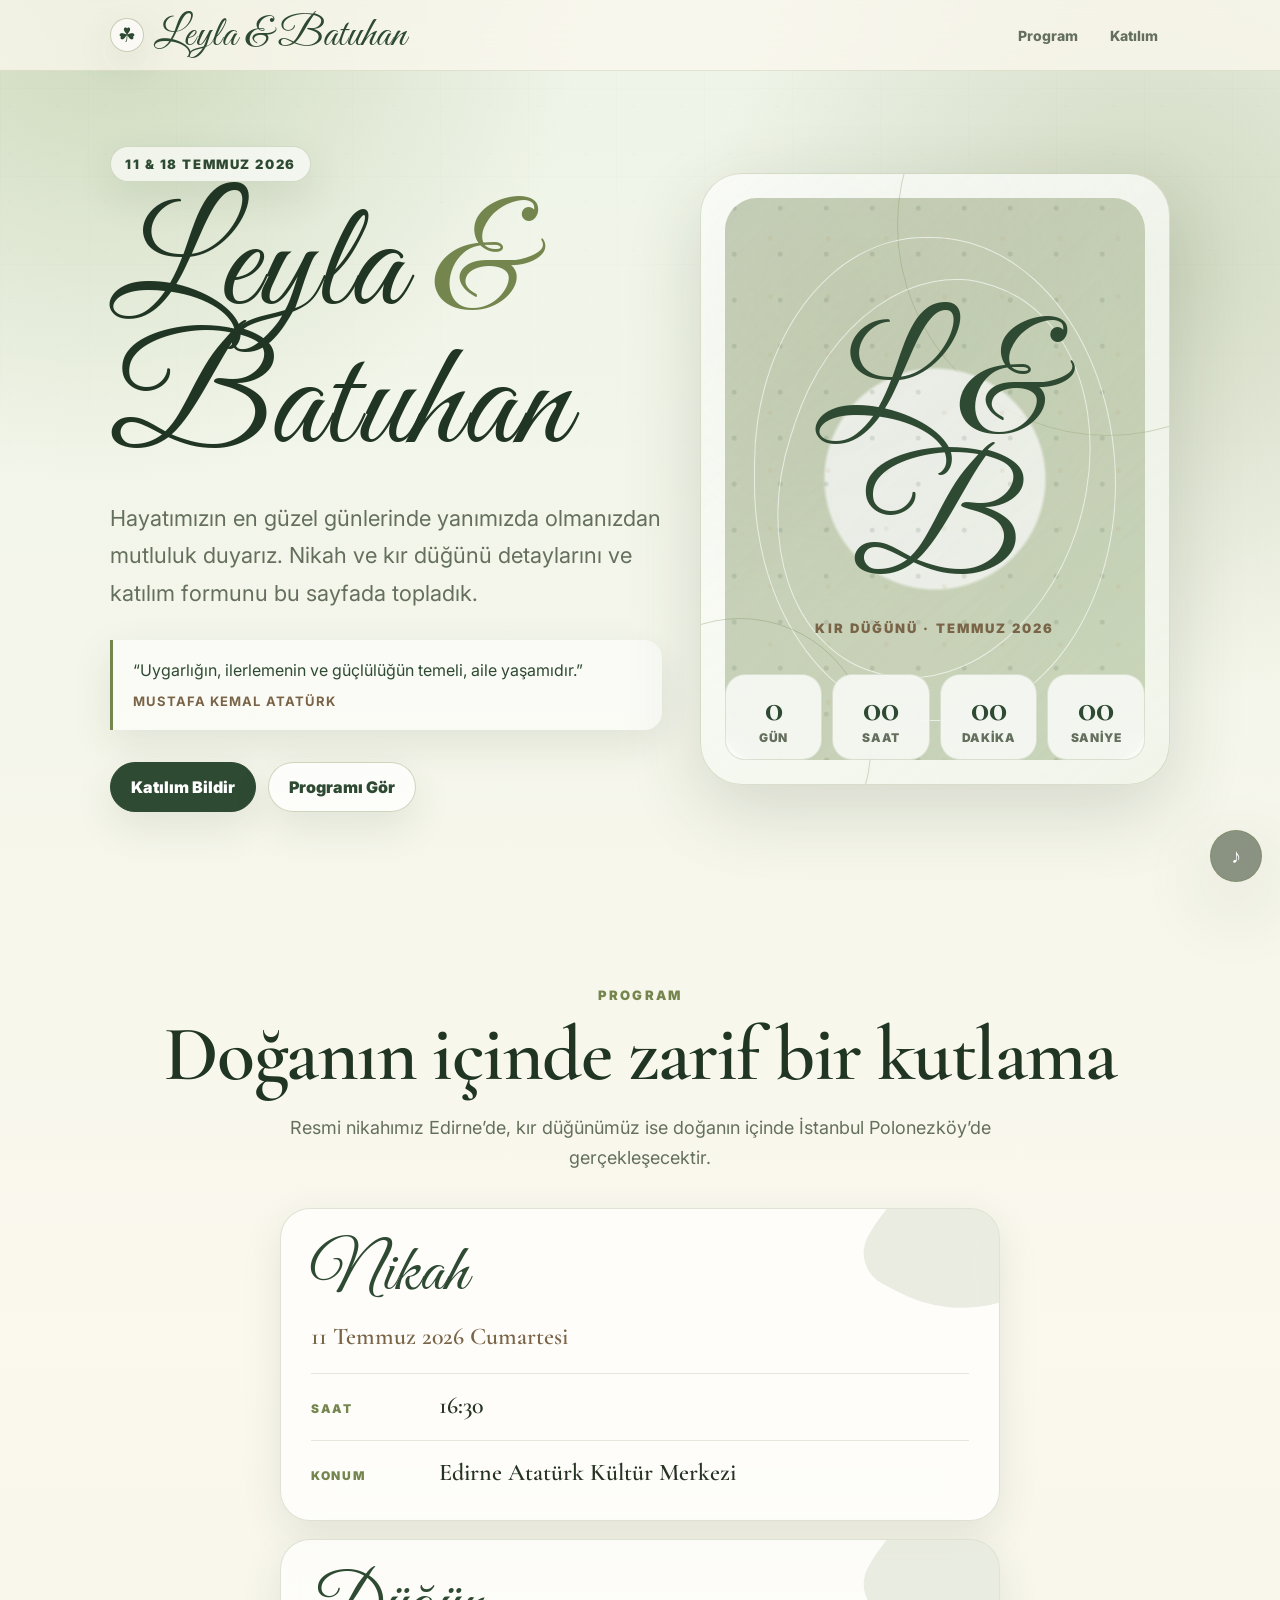
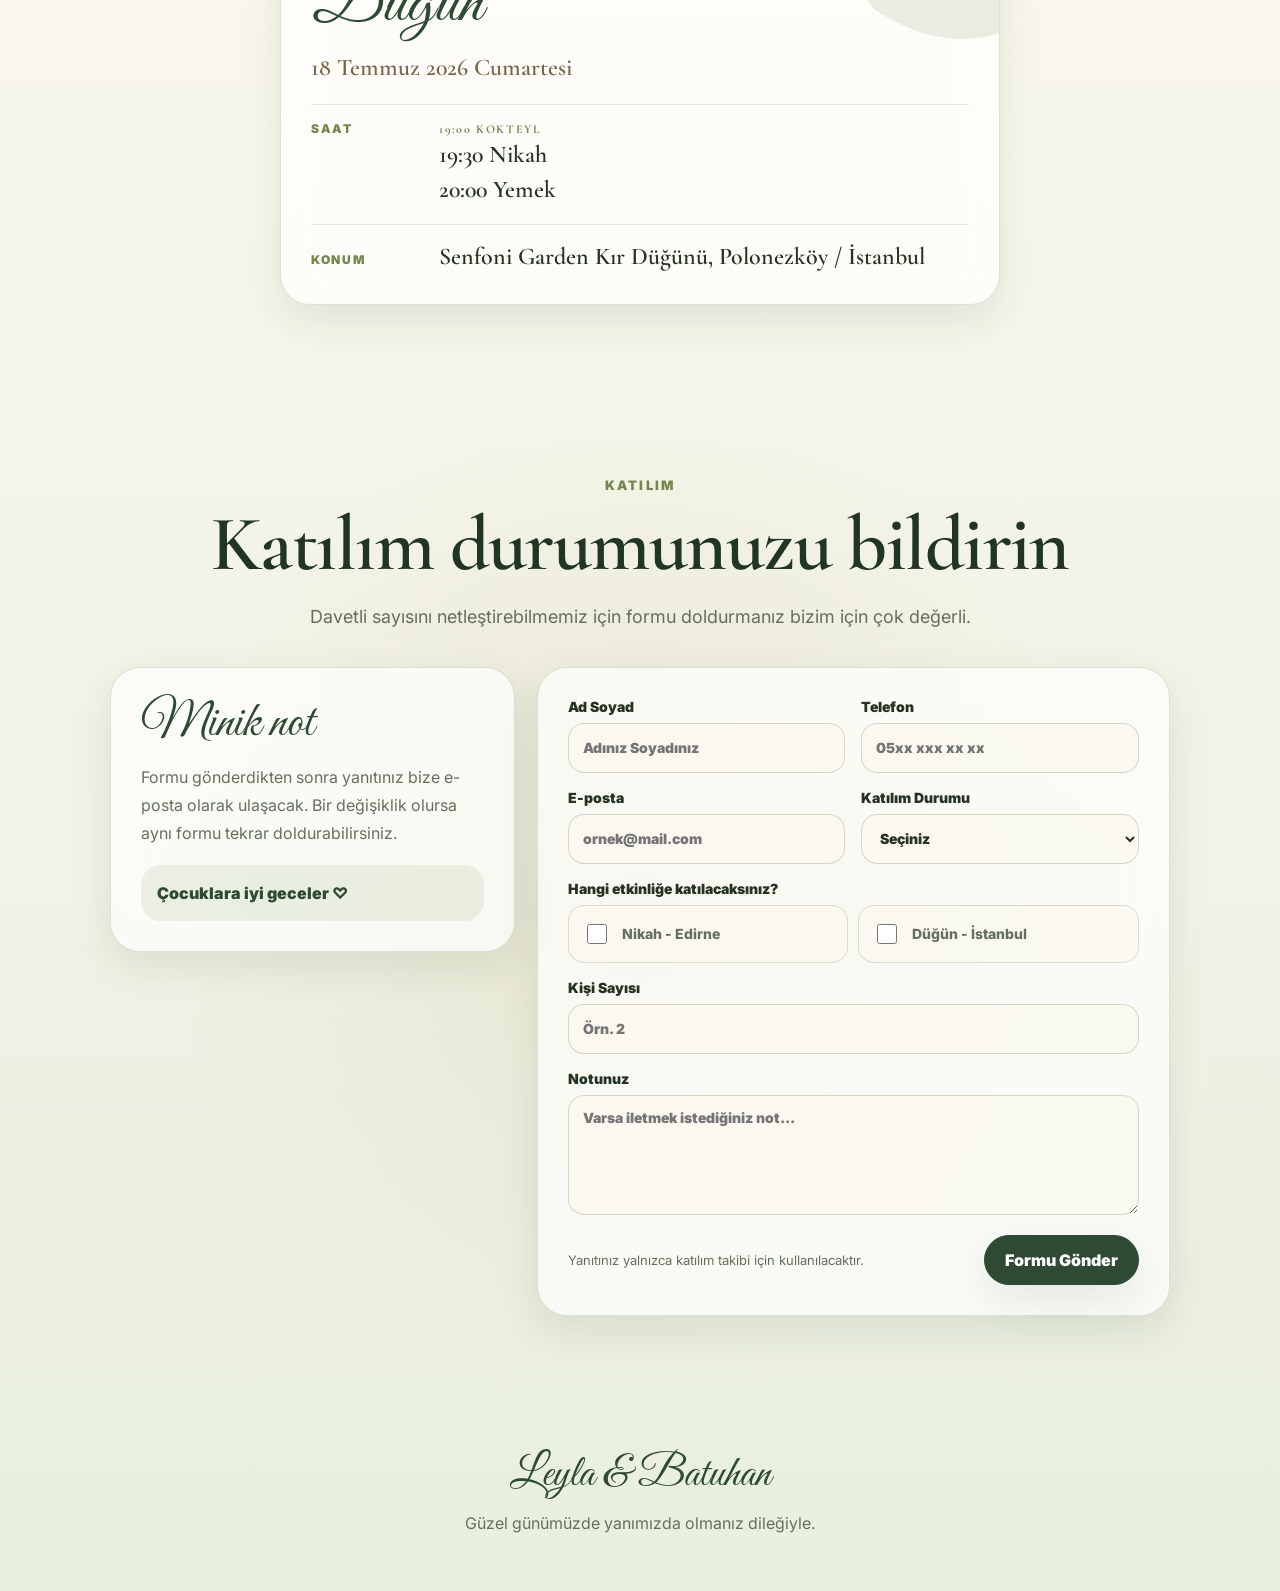
==== commit adec3c8f: "Simplify program section and update typography" ====
--- a/index.html
+++ b/index.html
@@ -4,15 +4,15 @@
   <meta charset="UTF-8" />
   <meta name="viewport" content="width=device-width, initial-scale=1" />
   <meta name="theme-color" content="#eef4e8" />
-  <meta name="description" content="Leyla & Batuhan kır düğünü etkinlik sayfası: nikah, düğün, yol tarifi ve katılım formu." />
+  <meta name="description" content="Leyla & Batuhan kır düğünü etkinlik sayfası: nikah, düğün ve katılım formu." />
   <meta property="og:title" content="Leyla & Batuhan" />
-  <meta property="og:description" content="Nikah ve kır düğünü bilgilerimiz, yol tarifi ve katılım formu." />
+  <meta property="og:description" content="Nikah ve kır düğünü bilgilerimiz ve katılım formu." />
   <meta property="og:type" content="website" />
   <title>Leyla & Batuhan | Kır Düğünü</title>
 
   <link rel="preconnect" href="https://fonts.googleapis.com" />
   <link rel="preconnect" href="https://fonts.gstatic.com" crossorigin />
-  <link href="https://fonts.googleapis.com/css2?family=Inter:wght@400;500;600;700;800&family=Playfair+Display:wght@600;700&display=swap" rel="stylesheet" />
+  <link href="https://fonts.googleapis.com/css2?family=Great+Vibes&family=Cormorant+Garamond:wght@500;600;700&family=Inter:wght@400;500;600;700;800&display=swap" rel="stylesheet" />
 
   <style>
     :root {
@@ -71,10 +71,10 @@
 
     .page { position: relative; z-index: 2; }
     .topbar { position: sticky; top: 0; z-index: 10; border-bottom: 1px solid rgba(116,134,77,0.18); background: rgba(251,248,238,0.76); backdrop-filter: blur(18px); }
-    .nav, .wrap { width: min(1120px, calc(100% - 32px)); margin: 0 auto; }
+    .nav, .wrap { width: min(1060px, calc(100% - 32px)); margin: 0 auto; }
     .nav { min-height: 70px; display: flex; align-items: center; justify-content: space-between; gap: 16px; }
-    .brand { display: flex; align-items: center; gap: 10px; font-family: "Playfair Display", Georgia, serif; font-size: clamp(22px, 3vw, 30px); font-weight: 700; text-decoration: none; letter-spacing: -0.02em; white-space: nowrap; }
-    .brand-mark { width: 34px; height: 34px; display: grid; place-items: center; border-radius: 50%; border: 1px solid rgba(116,134,77,0.38); color: var(--forest); background: rgba(255,255,255,0.62); box-shadow: var(--soft); }
+    .brand { display: flex; align-items: center; gap: 10px; font-family: "Great Vibes", "Cormorant Garamond", Georgia, serif; font-size: clamp(30px, 4vw, 42px); font-weight: 400; text-decoration: none; letter-spacing: 0.01em; white-space: nowrap; color: var(--forest); }
+    .brand-mark { width: 34px; height: 34px; display: grid; place-items: center; border-radius: 50%; border: 1px solid rgba(116,134,77,0.38); color: var(--forest); background: rgba(255,255,255,0.62); box-shadow: var(--soft); font-family: "Cormorant Garamond", Georgia, serif; font-size: 20px; }
     .nav-links { display: flex; align-items: center; gap: 8px; flex-wrap: wrap; justify-content: flex-end; }
     .nav-links a { text-decoration: none; color: var(--muted); font-size: 14px; font-weight: 800; padding: 10px 12px; border-radius: 999px; transition: 0.25s ease; }
     .nav-links a:hover { color: var(--forest); background: rgba(116,134,77,0.13); }
@@ -82,70 +82,57 @@
     .hero { min-height: calc(100vh - 70px); display: grid; align-items: center; padding: 72px 0 86px; }
     .hero-grid { display: grid; grid-template-columns: 1.08fr 0.92fr; gap: 38px; align-items: center; }
     .eyebrow { display: inline-flex; margin: 0 0 18px; padding: 9px 14px; border-radius: 999px; color: var(--forest); background: rgba(255,255,255,0.62); border: 1px solid rgba(116,134,77,0.26); box-shadow: var(--soft); font-size: 13px; font-weight: 900; letter-spacing: 0.12em; text-transform: uppercase; }
-    h1, h2, h3 { margin: 0; font-family: "Playfair Display", Georgia, serif; line-height: 1.02; }
-    h1 { font-size: clamp(58px, 10.5vw, 132px); letter-spacing: -0.055em; color: var(--deep); }
-    .amp { color: var(--moss); font-style: italic; }
+    h1, h2, h3 { margin: 0; line-height: 1.02; color: var(--deep); }
+    h1 { font-family: "Great Vibes", "Cormorant Garamond", Georgia, serif; font-size: clamp(78px, 13vw, 150px); font-weight: 400; letter-spacing: 0.01em; line-height: 0.92; }
+    h2, h3 { font-family: "Cormorant Garamond", Georgia, serif; font-weight: 600; }
+    .amp { color: var(--moss); font-style: normal; }
     .lead { max-width: 660px; margin: 24px 0 0; color: var(--muted); font-size: clamp(17px, 2.5vw, 22px); line-height: 1.7; }
     .quote { max-width: 620px; margin: 28px 0 0; padding: 18px 20px; border-left: 3px solid var(--moss); border-radius: 0 18px 18px 0; color: var(--forest); background: rgba(255,255,255,0.56); box-shadow: var(--soft); line-height: 1.6; }
     .quote strong { display: block; margin-top: 8px; color: var(--earth); font-size: 13px; letter-spacing: 0.08em; text-transform: uppercase; }
-    .actions, .card-actions { display: flex; flex-wrap: wrap; gap: 12px; margin-top: 32px; }
+    .actions { display: flex; flex-wrap: wrap; gap: 12px; margin-top: 32px; }
     .btn { display: inline-flex; align-items: center; justify-content: center; min-height: 48px; padding: 14px 20px; border-radius: 999px; border: 1px solid rgba(116,134,77,0.34); text-decoration: none; font: inherit; font-weight: 900; cursor: pointer; box-shadow: var(--soft); transition: transform 0.25s ease, box-shadow 0.25s ease; }
     .btn:hover { transform: translateY(-2px); box-shadow: 0 18px 42px rgba(37,54,34,0.14); }
     .btn-primary { background: var(--forest); color: #fff; border-color: var(--forest); }
-    .btn-gold { background: var(--moss); color: #fff; border-color: var(--moss); }
     .btn-light { background: rgba(255,255,255,0.72); color: var(--forest); }
 
-    .hero-card { min-height: 620px; position: relative; padding: 24px; border-radius: 42px; border: 1px solid rgba(116,134,77,0.24); background: linear-gradient(145deg, rgba(255,255,255,0.84), rgba(238,244,232,0.66)), radial-gradient(circle at 30% 20%, rgba(184,201,161,0.86), transparent 20rem); box-shadow: var(--shadow); overflow: hidden; }
+    .hero-card { min-height: 610px; position: relative; padding: 24px; border-radius: 42px; border: 1px solid rgba(116,134,77,0.24); background: linear-gradient(145deg, rgba(255,255,255,0.84), rgba(238,244,232,0.66)), radial-gradient(circle at 30% 20%, rgba(184,201,161,0.86), transparent 20rem); box-shadow: var(--shadow); overflow: hidden; }
     .hero-card::before, .hero-card::after { content: ""; position: absolute; border: 1px solid rgba(116,134,77,0.30); border-radius: 50%; pointer-events: none; }
     .hero-card::before { width: 420px; height: 420px; top: -160px; right: -150px; }
     .hero-card::after { width: 260px; height: 260px; bottom: -96px; left: -92px; }
-    .monogram-card { min-height: 572px; height: 100%; display: grid; place-items: center; text-align: center; border-radius: 32px; background: linear-gradient(rgba(32,53,35,0.04), rgba(32,53,35,0.04)), radial-gradient(circle, rgba(255,255,255,0.74) 0 31%, transparent 32%), linear-gradient(135deg, rgba(116,134,77,0.34), rgba(184,201,161,0.60)); overflow: hidden; position: relative; }
+    .monogram-card { min-height: 562px; height: 100%; display: grid; place-items: center; text-align: center; border-radius: 32px; background: linear-gradient(rgba(32,53,35,0.04), rgba(32,53,35,0.04)), radial-gradient(circle, rgba(255,255,255,0.74) 0 31%, transparent 32%), linear-gradient(135deg, rgba(116,134,77,0.34), rgba(184,201,161,0.60)); overflow: hidden; position: relative; }
     .monogram-card::before { content: ""; position: absolute; inset: 0; background-image: radial-gradient(circle at 20% 22%, rgba(47,74,50,0.12) 0 2px, transparent 3px), radial-gradient(circle at 78% 70%, rgba(183,146,90,0.10) 0 2px, transparent 3px); background-size: 46px 46px, 58px 58px; }
     .ring { position: absolute; width: 86%; height: 86%; border: 1px solid rgba(255,255,255,0.62); border-radius: 48% 52% 50% 50%; animation: breathe 7s ease-in-out infinite; }
     .ring.second { width: 72%; height: 72%; animation-delay: -2.4s; transform: rotate(18deg); }
     @keyframes breathe { 50% { transform: scale(0.965) rotate(5deg); } }
-    .letters { position: relative; z-index: 2; font-family: "Playfair Display", Georgia, serif; font-size: clamp(78px, 10vw, 132px); color: var(--forest); letter-spacing: -0.06em; line-height: 0.9; }
+    .letters { position: relative; z-index: 2; font-family: "Great Vibes", "Cormorant Garamond", Georgia, serif; font-size: clamp(96px, 13vw, 156px); color: var(--forest); letter-spacing: 0.01em; line-height: 0.9; }
     .date { position: relative; z-index: 2; margin-top: 18px; color: var(--earth); font-size: 13px; font-weight: 900; letter-spacing: 0.16em; text-transform: uppercase; }
     .countdown { position: absolute; left: 24px; right: 24px; bottom: 24px; z-index: 3; display: grid; grid-template-columns: repeat(4, 1fr); gap: 10px; }
     .count-box { padding: 14px 8px; border-radius: 20px; background: rgba(255,255,255,0.78); border: 1px solid rgba(116,134,77,0.20); text-align: center; backdrop-filter: blur(10px); }
-    .count-box strong { display: block; font-family: "Playfair Display", Georgia, serif; font-size: clamp(22px, 4vw, 34px); color: var(--forest); }
+    .count-box strong { display: block; font-family: "Cormorant Garamond", Georgia, serif; font-size: clamp(28px, 4vw, 38px); color: var(--forest); line-height: 1; }
     .count-box span { display: block; margin-top: 3px; color: var(--muted); font-size: 12px; font-weight: 900; letter-spacing: 0.06em; text-transform: uppercase; }
 
-    .section { padding: 90px 0; }
-    .heading { text-align: center; margin-bottom: 38px; }
+    .section { padding: 86px 0; }
+    .heading { text-align: center; margin-bottom: 34px; }
     .small { color: var(--moss); font-size: 13px; font-weight: 900; letter-spacing: 0.16em; text-transform: uppercase; margin-bottom: 12px; }
-    h2 { font-size: clamp(38px, 6vw, 70px); letter-spacing: -0.035em; color: var(--deep); }
+    h2 { font-size: clamp(44px, 7vw, 78px); letter-spacing: -0.02em; }
     .heading p { max-width: 720px; margin: 18px auto 0; color: var(--muted); font-size: 18px; line-height: 1.7; }
 
-    .event-grid { display: grid; grid-template-columns: 1fr; gap: 22px; max-width: 760px; margin: 0 auto; }
+    .event-grid { display: grid; grid-template-columns: 1fr; gap: 18px; max-width: 720px; margin: 0 auto; }
     .rsvp-grid { display: grid; grid-template-columns: 0.78fr 1.22fr; gap: 22px; align-items: start; }
-    .card { border: 1px solid rgba(116,134,77,0.22); border-radius: 28px; background: rgba(255,255,255,0.70); box-shadow: var(--soft); backdrop-filter: blur(18px); }
-    .event-card, .note-card, .form-card, .timeline-card { padding: 28px; }
+    .card { border: 1px solid rgba(116,134,77,0.22); border-radius: 30px; background: rgba(255,255,255,0.70); box-shadow: var(--soft); backdrop-filter: blur(18px); }
+    .event-card, .note-card, .form-card { padding: 30px; }
     .event-card { position: relative; overflow: hidden; }
-    .event-card::after { content: ""; position: absolute; width: 190px; height: 190px; right: -76px; top: -76px; border-radius: 90% 10% 80% 20%; background: rgba(116,134,77,0.16); transform: rotate(28deg); }
-    .event-card h3 { position: relative; z-index: 1; font-size: clamp(30px, 4vw, 46px); color: var(--forest); }
-    .event-date { display: inline-flex; margin: 18px 0 22px; padding: 10px 14px; border-radius: 999px; color: var(--forest); background: rgba(184,201,161,0.32); font-weight: 900; }
-    .details { display: grid; gap: 14px; margin: 0 0 24px; padding: 0; list-style: none; color: var(--muted); line-height: 1.62; }
-    .details li { display: grid; grid-template-columns: 34px 1fr; gap: 12px; }
-    .icon { width: 34px; height: 34px; border-radius: 50%; display: grid; place-items: center; background: rgba(116,134,77,0.15); color: var(--forest); }
-    .details b { display: block; color: var(--ink); margin-bottom: 4px; }
-    .time-list { display: grid; gap: 3px; }
-
-    .timeline-card { max-width: 760px; margin: 22px auto 0; }
-    .timeline { display: grid; grid-template-columns: repeat(3, 1fr); gap: 14px; }
-    .timeline-item { min-height: 138px; padding: 18px; border-radius: 22px; background: rgba(251,248,238,0.78); border: 1px solid rgba(116,134,77,0.18); }
-    .timeline-item strong { display: block; color: var(--moss); font-family: "Playfair Display", Georgia, serif; font-size: 24px; }
-    .timeline-item span { display: block; margin-top: 8px; color: var(--ink); font-weight: 900; }
-    .timeline-item small { display: block; margin-top: 8px; color: var(--muted); line-height: 1.5; }
-
-    .photo-strip { display: grid; grid-template-columns: 0.95fr 1.1fr 0.95fr; gap: 18px; align-items: center; }
-    .photo-tile { min-height: 340px; display: grid; place-items: center; position: relative; overflow: hidden; border-radius: 32px; border: 1px solid rgba(116,134,77,0.22); background: linear-gradient(135deg, rgba(255,255,255,0.48), rgba(255,255,255,0.06)), radial-gradient(circle at top, rgba(184,201,161,0.74), transparent 16rem), linear-gradient(145deg, rgba(116,134,77,0.25), rgba(183,146,90,0.10)); box-shadow: var(--soft); }
-    .photo-tile:nth-child(2) { min-height: 430px; }
-    .photo-tile::before { content: ""; position: absolute; inset: 18px; border: 1px solid rgba(255,255,255,0.62); border-radius: 24px; }
-    .photo-tile p { position: relative; z-index: 1; width: min(72%, 260px); margin: 0; color: rgba(32,53,35,0.78); font-family: "Playfair Display", Georgia, serif; text-align: center; font-size: 28px; line-height: 1.25; }
+    .event-card::after { content: ""; position: absolute; width: 190px; height: 190px; right: -76px; top: -76px; border-radius: 90% 10% 80% 20%; background: rgba(116,134,77,0.14); transform: rotate(28deg); }
+    .event-card h3 { position: relative; z-index: 1; font-size: clamp(44px, 6vw, 68px); color: var(--forest); font-family: "Great Vibes", "Cormorant Garamond", Georgia, serif; font-weight: 400; letter-spacing: 0.01em; }
+    .event-date { margin: 14px 0 22px; color: var(--earth); font-family: "Cormorant Garamond", Georgia, serif; font-size: 24px; font-weight: 600; }
+    .event-lines { display: grid; gap: 18px; color: var(--muted); }
+    .event-line { display: grid; grid-template-columns: 110px 1fr; gap: 18px; align-items: baseline; padding-top: 16px; border-top: 1px solid rgba(116,134,77,0.18); }
+    .event-line span:first-child { color: var(--moss); font-size: 12px; font-weight: 900; letter-spacing: 0.14em; text-transform: uppercase; }
+    .event-line strong { color: var(--ink); font-family: "Cormorant Garamond", Georgia, serif; font-size: 24px; font-weight: 600; line-height: 1.35; }
+    .time-list { display: grid; gap: 2px; }
 
     .note-card { position: sticky; top: 96px; }
-    .note-card h3 { font-size: 38px; margin-bottom: 14px; color: var(--forest); }
+    .note-card h3 { font-family: "Great Vibes", "Cormorant Garamond", Georgia, serif; font-weight: 400; font-size: 50px; margin-bottom: 14px; color: var(--forest); }
     .note-card p { color: var(--muted); line-height: 1.75; margin: 0 0 16px; }
     .mini-note { margin-top: 18px; padding: 16px; border-radius: 20px; color: var(--forest); background: rgba(184,201,161,0.25); font-weight: 900; line-height: 1.5; }
 
@@ -169,7 +156,7 @@
     .sound-toggle.off { background: rgba(100,112,93,0.74); }
 
     .footer { padding: 46px 16px 58px; color: var(--muted); text-align: center; }
-    .footer .names { margin-bottom: 10px; color: var(--forest); font-family: "Playfair Display", Georgia, serif; font-size: 34px; }
+    .footer .names { margin-bottom: 10px; color: var(--forest); font-family: "Great Vibes", "Cormorant Garamond", Georgia, serif; font-size: 44px; }
     .reveal { opacity: 0; transform: translateY(20px); transition: opacity 0.7s ease, transform 0.7s ease; }
     .reveal.visible { opacity: 1; transform: translateY(0); }
 
@@ -180,18 +167,17 @@
       .hero-grid, .rsvp-grid { grid-template-columns: 1fr; }
       .hero { min-height: auto; padding-top: 48px; }
       .hero-card, .monogram-card { min-height: 520px; }
-      .timeline, .photo-strip { grid-template-columns: 1fr; }
-      .photo-tile, .photo-tile:nth-child(2) { min-height: 280px; }
       .note-card { position: static; }
     }
     @media (max-width: 620px) {
-      .section { padding: 68px 0; }
-      .actions, .card-actions, .form-footer { align-items: stretch; flex-direction: column; }
+      .section { padding: 64px 0; }
+      .actions, .form-footer { align-items: stretch; flex-direction: column; }
       .btn { width: 100%; }
       .hero-card, .monogram-card { min-height: 460px; }
       .countdown { grid-template-columns: repeat(2, 1fr); }
       .field-grid, .checkbox-group { grid-template-columns: 1fr; }
-      .event-card, .form-card, .note-card, .timeline-card { padding: 22px; }
+      .event-line { grid-template-columns: 1fr; gap: 6px; }
+      .event-card, .form-card, .note-card { padding: 22px; }
       .sound-toggle { right: 14px; bottom: 14px; width: 48px; height: 48px; }
     }
     @media (prefers-reduced-motion: reduce) { *, *::before, *::after { animation-duration: 0.001ms !important; animation-iteration-count: 1 !important; scroll-behavior: auto !important; transition-duration: 0.001ms !important; } }
@@ -212,7 +198,6 @@
         <a class="brand" href="#top" aria-label="Leyla ve Batuhan ana sayfa"><span class="brand-mark">☘</span><span>Leyla & Batuhan</span></a>
         <div class="nav-links">
           <a href="#program">Program</a>
-          <a href="#konum">Konumlar</a>
           <a href="#katilim">Katılım</a>
         </div>
       </nav>
@@ -224,11 +209,11 @@
           <div class="reveal">
             <p class="eyebrow">11 & 18 Temmuz 2026</p>
             <h1>Leyla <span class="amp">&</span><br />Batuhan</h1>
-            <p class="lead">Hayatımızın en güzel günlerinde yanımızda olmanızdan mutluluk duyarız. Nikah ve kır düğünü detaylarını, yol tariflerini ve katılım formunu bu sayfada topladık.</p>
+            <p class="lead">Hayatımızın en güzel günlerinde yanımızda olmanızdan mutluluk duyarız. Nikah ve kır düğünü detaylarını ve katılım formunu bu sayfada topladık.</p>
             <div class="quote">“Uygarlığın, ilerlemenin ve güçlülüğün temeli, aile yaşamıdır.”<strong>Mustafa Kemal Atatürk</strong></div>
             <div class="actions">
               <a class="btn btn-primary" href="#katilim">Katılım Bildir</a>
-              <a class="btn btn-light" href="#konum">Konumları Gör</a>
+              <a class="btn btn-light" href="#program">Programı Gör</a>
             </div>
           </div>
 
@@ -242,34 +227,25 @@
       <section class="section wrap" id="program">
         <div class="heading reveal"><div class="small">Program</div><h2>Doğanın içinde zarif bir kutlama</h2><p>Resmi nikahımız Edirne’de, kır düğünümüz ise doğanın içinde İstanbul Polonezköy’de gerçekleşecektir.</p></div>
 
-        <div class="event-grid" id="konum">
+        <div class="event-grid">
           <article class="card event-card reveal">
             <h3>Nikah</h3>
             <div class="event-date">11 Temmuz 2026 Cumartesi</div>
-            <ul class="details">
-              <li><span class="icon">⏱</span><span><b>Saat</b><span class="time-list"><span>16:30</span></span></span></li>
-              <li><span class="icon">📍</span><span><b>Konum</b>Edirne Atatürk Kültür Merkezi</span></li>
-            </ul>
-            <div class="card-actions"><a class="btn btn-gold" target="_blank" rel="noopener" href="https://www.google.com/maps/search/?api=1&query=Edirne%20Atat%C3%BCrk%20K%C3%BClt%C3%BCr%20Merkezi">Yol Tarifi</a><a class="btn btn-light" target="_blank" rel="noopener" href="https://calendar.google.com/calendar/render?action=TEMPLATE&text=Leyla%20%26%20Batuhan%20Nikah&dates=20260711T133000Z/20260711T143000Z&details=Leyla%20%26%20Batuhan%20nikah%20t%C3%B6reni&location=Edirne%20Atat%C3%BCrk%20K%C3%BClt%C3%BCr%20Merkezi">Takvime Ekle</a></div>
+            <div class="event-lines">
+              <div class="event-line"><span>Saat</span><strong>16:30</strong></div>
+              <div class="event-line"><span>Konum</span><strong>Edirne Atatürk Kültür Merkezi</strong></div>
+            </div>
           </article>
 
           <article class="card event-card reveal">
             <h3>Düğün</h3>
             <div class="event-date">18 Temmuz 2026 Cumartesi</div>
-            <ul class="details">
-              <li><span class="icon">⏱</span><span><b>Saat</b><span class="time-list"><span>19:00 Kokteyl</span><span>19:30 Nikah</span><span>20:00 Yemek</span></span></span></li>
-              <li><span class="icon">📍</span><span><b>Konum</b>Senfoni Garden Kır Düğünü, Polonezköy / İstanbul</span></li>
-            </ul>
-            <div class="card-actions"><a class="btn btn-gold" target="_blank" rel="noopener" href="https://www.google.com/maps/search/?api=1&query=Senfoni%20Garden%20K%C4%B1r%20D%C3%BC%C4%9F%C3%BCn%C3%BC%20Polonezk%C3%B6y%20%C4%B0stanbul">Yol Tarifi</a><a class="btn btn-light" target="_blank" rel="noopener" href="https://calendar.google.com/calendar/render?action=TEMPLATE&text=Leyla%20%26%20Batuhan%20D%C3%BC%C4%9F%C3%BCn&dates=20260718T160000Z/20260718T210000Z&details=19%3A00%20Kokteyl%2C%2019%3A30%20Nikah%2C%2020%3A00%20Yemek&location=Senfoni%20Garden%20K%C4%B1r%20D%C3%BC%C4%9F%C3%BCn%C3%BC%2C%20Polonezk%C3%B6y%2C%20%C4%B0stanbul">Takvime Ekle</a></div>
+            <div class="event-lines">
+              <div class="event-line"><span>Saat</span><strong class="time-list"><span>19:00 Kokteyl</span><span>19:30 Nikah</span><span>20:00 Yemek</span></strong></div>
+              <div class="event-line"><span>Konum</span><strong>Senfoni Garden Kır Düğünü, Polonezköy / İstanbul</strong></div>
+            </div>
           </article>
         </div>
-
-        <div class="card timeline-card reveal"><div class="timeline" aria-label="Düğün akışı"><div class="timeline-item"><strong>19:00</strong><span>Kokteyl</span><small>Bahçe atmosferinde karşılama.</small></div><div class="timeline-item"><strong>19:30</strong><span>Nikah</span><small>Kır düğünü alanındaki tören.</small></div><div class="timeline-item"><strong>20:00</strong><span>Yemek</span><small>Masalarda buluşuyoruz.</small></div></div></div>
-      </section>
-
-      <section class="section wrap" aria-label="Anı alanı">
-        <div class="heading reveal"><div class="small">Anı Köşesi</div><h2>Yeşilin içinde, sade ve zarif</h2><p>Bu alanı daha sonra gerçek fotoğraflarınızla değiştirebiliriz. Şimdilik kır düğünü havasını yansıtan doğal ve zarif bir görünümle yayında.</p></div>
-        <div class="photo-strip reveal"><div class="photo-tile"><p>11 Temmuz<br />Edirne</p></div><div class="photo-tile"><p>Leyla<br /><span class="amp">&</span><br />Batuhan</p></div><div class="photo-tile"><p>18 Temmuz<br />Polonezköy</p></div></div>
       </section>
 
       <section class="section wrap" id="katilim">
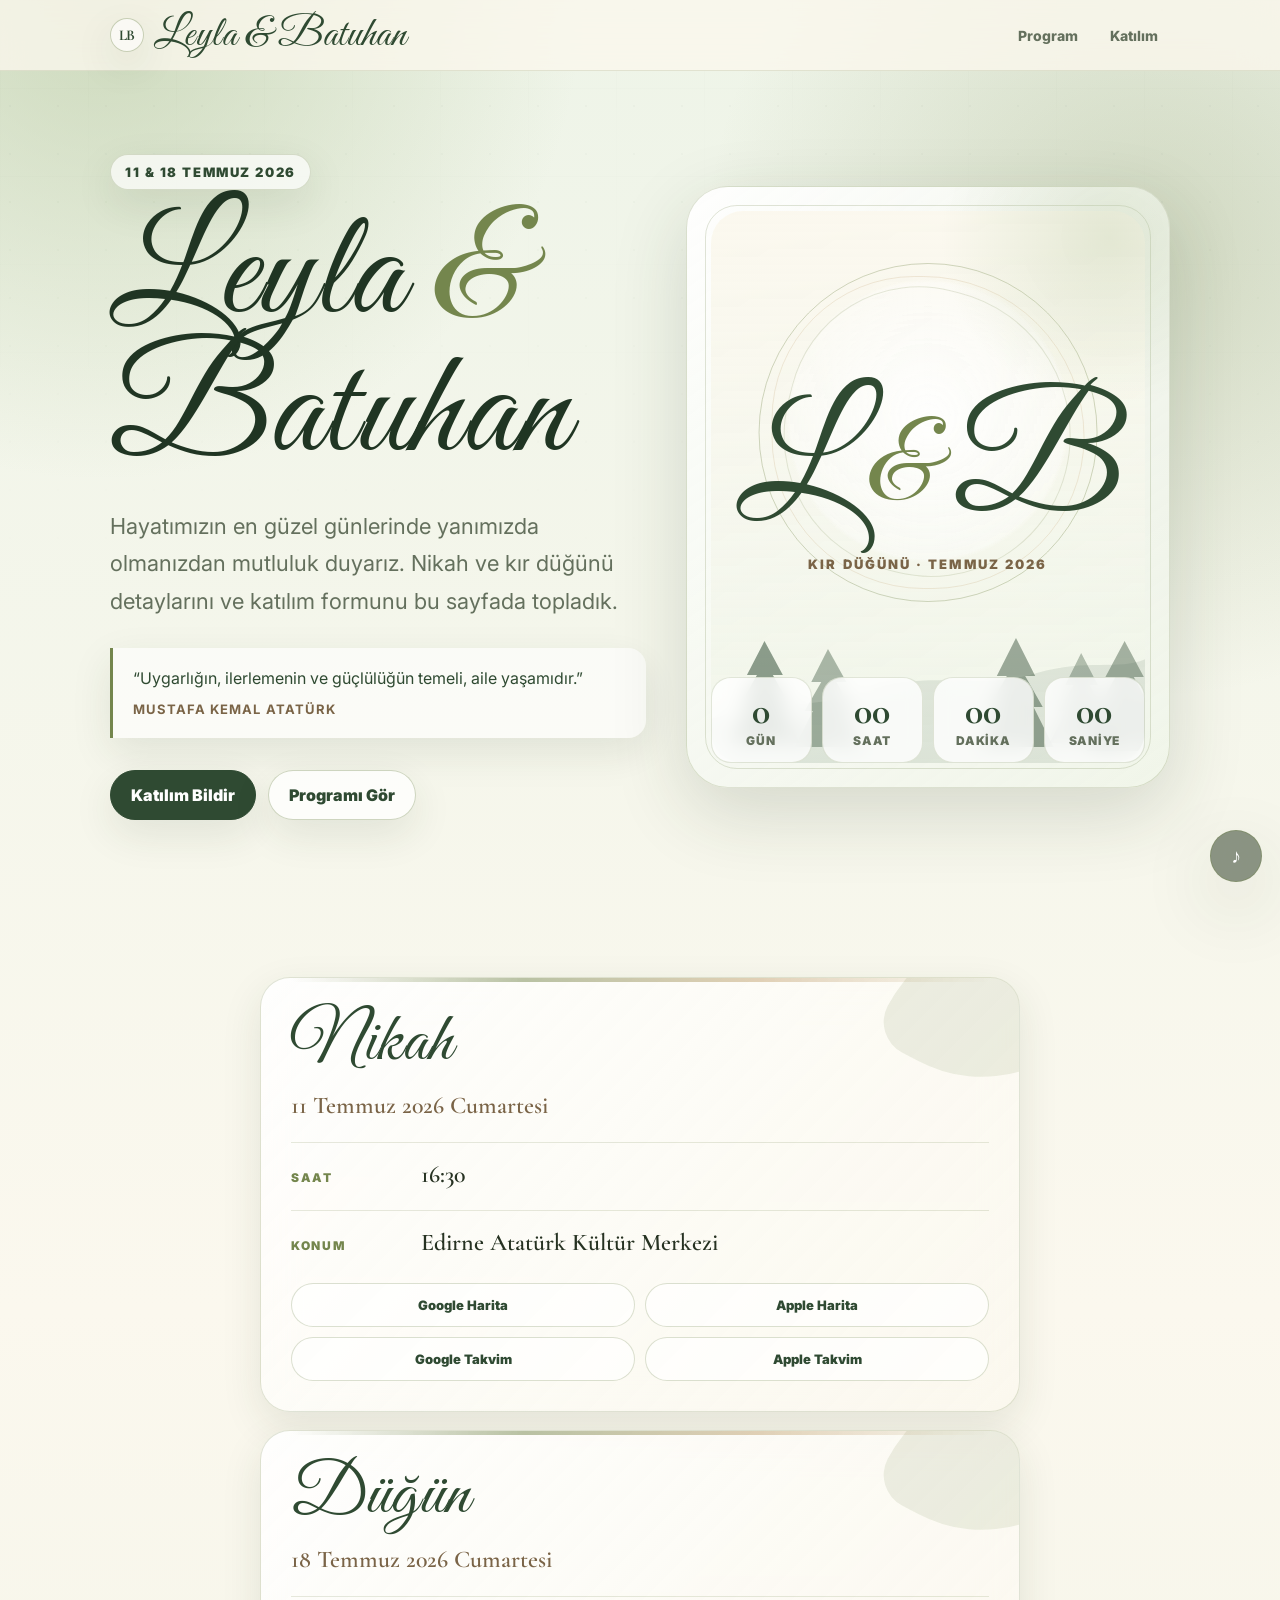
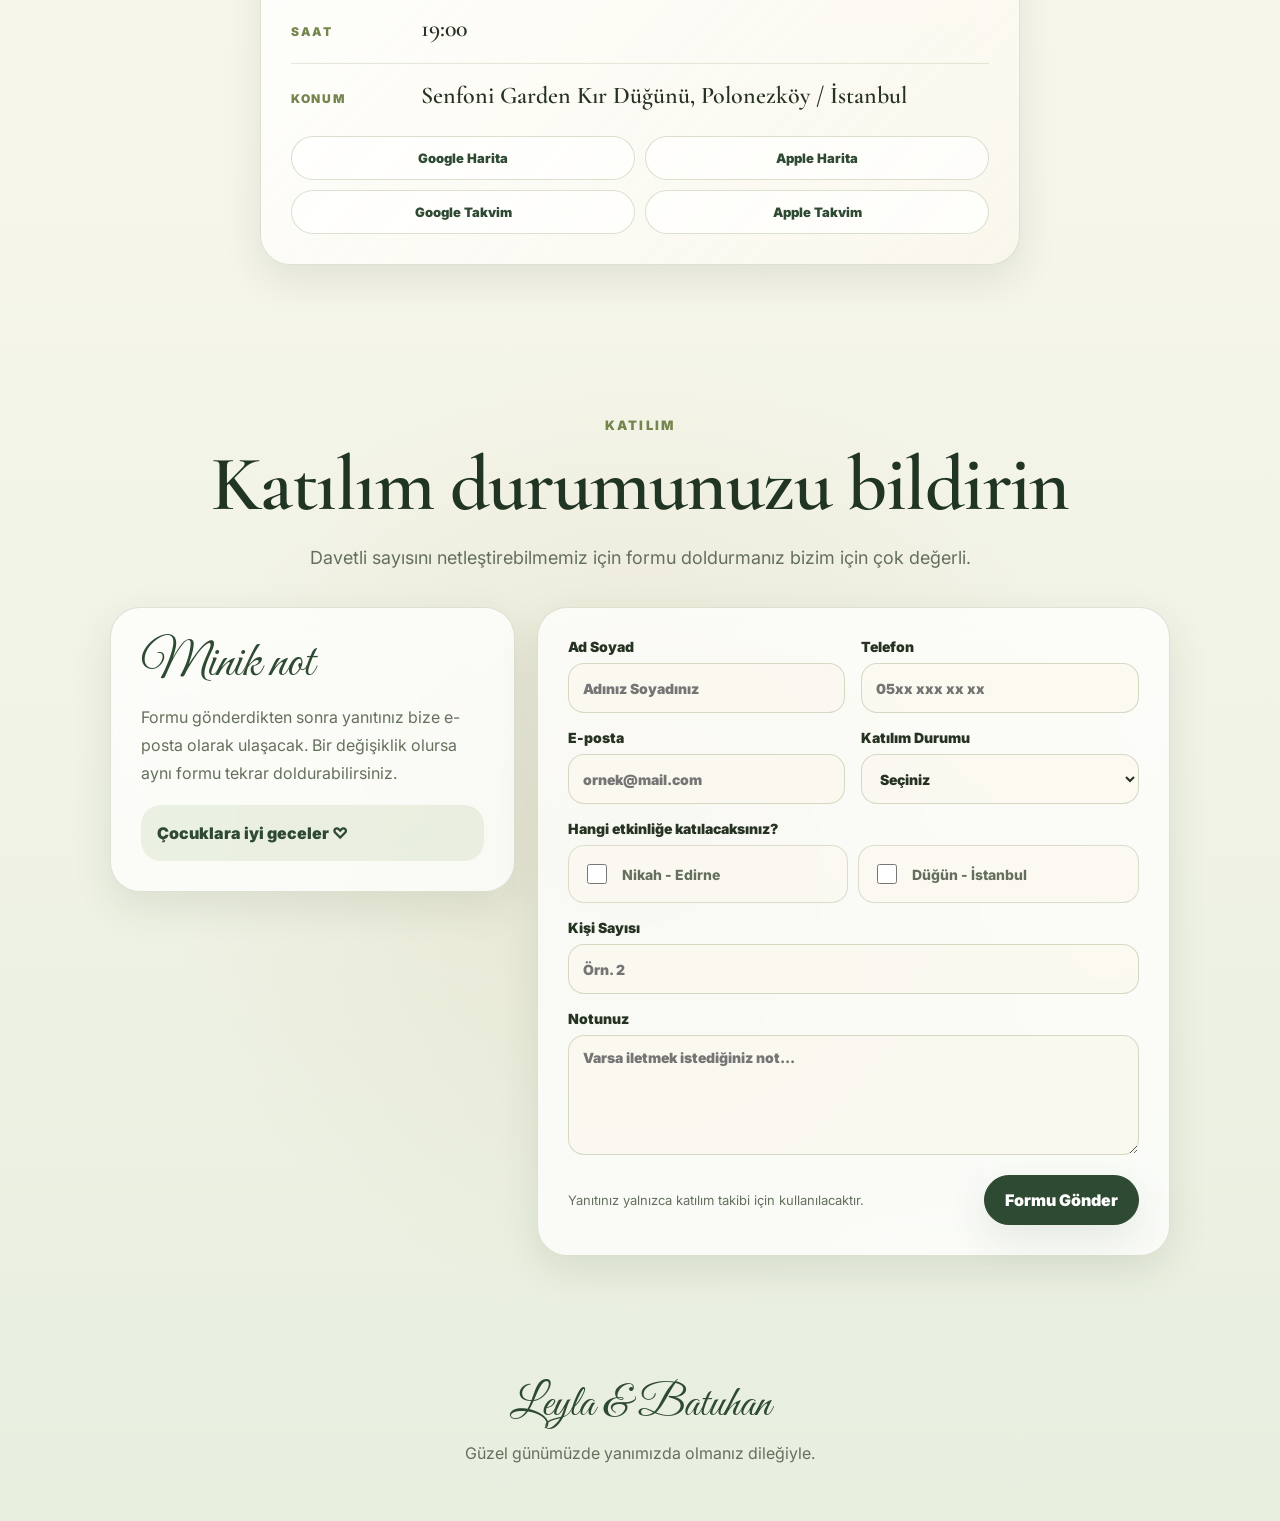
==== commit a69c4bb9: "Polish hero and restore map calendar actions" ====
--- a/index.html
+++ b/index.html
@@ -18,7 +18,6 @@
     :root {
       --paper: #fbf8ee;
       --cream: #eef4e8;
-      --leaf: #9faf78;
       --moss: #74864d;
       --sage: #b8c9a1;
       --forest: #2f4a32;
@@ -53,7 +52,7 @@
       position: fixed;
       inset: 0;
       pointer-events: none;
-      opacity: 0.18;
+      opacity: 0.16;
       background-image:
         radial-gradient(circle at 10px 10px, rgba(47,74,50,0.18) 1.4px, transparent 1.6px),
         linear-gradient(rgba(47,74,50,0.07) 1px, transparent 1px),
@@ -70,24 +69,24 @@
     @keyframes fall { to { transform: translate3d(var(--drift), 112vh, 0) rotate(330deg); } }
 
     .page { position: relative; z-index: 2; }
-    .topbar { position: sticky; top: 0; z-index: 10; border-bottom: 1px solid rgba(116,134,77,0.18); background: rgba(251,248,238,0.76); backdrop-filter: blur(18px); }
+    .topbar { position: sticky; top: 0; z-index: 10; border-bottom: 1px solid rgba(116,134,77,0.18); background: rgba(251,248,238,0.78); backdrop-filter: blur(18px); }
     .nav, .wrap { width: min(1060px, calc(100% - 32px)); margin: 0 auto; }
     .nav { min-height: 70px; display: flex; align-items: center; justify-content: space-between; gap: 16px; }
     .brand { display: flex; align-items: center; gap: 10px; font-family: "Great Vibes", "Cormorant Garamond", Georgia, serif; font-size: clamp(30px, 4vw, 42px); font-weight: 400; text-decoration: none; letter-spacing: 0.01em; white-space: nowrap; color: var(--forest); }
-    .brand-mark { width: 34px; height: 34px; display: grid; place-items: center; border-radius: 50%; border: 1px solid rgba(116,134,77,0.38); color: var(--forest); background: rgba(255,255,255,0.62); box-shadow: var(--soft); font-family: "Cormorant Garamond", Georgia, serif; font-size: 20px; }
+    .brand-mark { width: 34px; height: 34px; display: grid; place-items: center; border-radius: 50%; border: 1px solid rgba(116,134,77,0.38); color: var(--forest); background: rgba(255,255,255,0.62); box-shadow: var(--soft); font-family: "Cormorant Garamond", Georgia, serif; font-size: 15px; font-weight: 700; letter-spacing: -0.02em; }
     .nav-links { display: flex; align-items: center; gap: 8px; flex-wrap: wrap; justify-content: flex-end; }
     .nav-links a { text-decoration: none; color: var(--muted); font-size: 14px; font-weight: 800; padding: 10px 12px; border-radius: 999px; transition: 0.25s ease; }
     .nav-links a:hover { color: var(--forest); background: rgba(116,134,77,0.13); }
 
-    .hero { min-height: calc(100vh - 70px); display: grid; align-items: center; padding: 72px 0 86px; }
-    .hero-grid { display: grid; grid-template-columns: 1.08fr 0.92fr; gap: 38px; align-items: center; }
-    .eyebrow { display: inline-flex; margin: 0 0 18px; padding: 9px 14px; border-radius: 999px; color: var(--forest); background: rgba(255,255,255,0.62); border: 1px solid rgba(116,134,77,0.26); box-shadow: var(--soft); font-size: 13px; font-weight: 900; letter-spacing: 0.12em; text-transform: uppercase; }
+    .hero { min-height: calc(100vh - 70px); display: grid; align-items: center; padding: 72px 0 70px; }
+    .hero-grid { display: grid; grid-template-columns: 1.05fr 0.95fr; gap: 40px; align-items: center; }
+    .eyebrow { display: inline-flex; margin: 0 0 18px; padding: 9px 14px; border-radius: 999px; color: var(--forest); background: rgba(255,255,255,0.68); border: 1px solid rgba(116,134,77,0.26); box-shadow: var(--soft); font-size: 13px; font-weight: 900; letter-spacing: 0.12em; text-transform: uppercase; }
     h1, h2, h3 { margin: 0; line-height: 1.02; color: var(--deep); }
     h1 { font-family: "Great Vibes", "Cormorant Garamond", Georgia, serif; font-size: clamp(78px, 13vw, 150px); font-weight: 400; letter-spacing: 0.01em; line-height: 0.92; }
     h2, h3 { font-family: "Cormorant Garamond", Georgia, serif; font-weight: 600; }
     .amp { color: var(--moss); font-style: normal; }
     .lead { max-width: 660px; margin: 24px 0 0; color: var(--muted); font-size: clamp(17px, 2.5vw, 22px); line-height: 1.7; }
-    .quote { max-width: 620px; margin: 28px 0 0; padding: 18px 20px; border-left: 3px solid var(--moss); border-radius: 0 18px 18px 0; color: var(--forest); background: rgba(255,255,255,0.56); box-shadow: var(--soft); line-height: 1.6; }
+    .quote { max-width: 620px; margin: 28px 0 0; padding: 18px 20px; border-left: 3px solid var(--moss); border-radius: 0 18px 18px 0; color: var(--forest); background: rgba(255,255,255,0.58); box-shadow: var(--soft); line-height: 1.6; }
     .quote strong { display: block; margin-top: 8px; color: var(--earth); font-size: 13px; letter-spacing: 0.08em; text-transform: uppercase; }
     .actions { display: flex; flex-wrap: wrap; gap: 12px; margin-top: 32px; }
     .btn { display: inline-flex; align-items: center; justify-content: center; min-height: 48px; padding: 14px 20px; border-radius: 999px; border: 1px solid rgba(116,134,77,0.34); text-decoration: none; font: inherit; font-weight: 900; cursor: pointer; box-shadow: var(--soft); transition: transform 0.25s ease, box-shadow 0.25s ease; }
@@ -95,41 +94,46 @@
     .btn-primary { background: var(--forest); color: #fff; border-color: var(--forest); }
     .btn-light { background: rgba(255,255,255,0.72); color: var(--forest); }
 
-    .hero-card { min-height: 610px; position: relative; padding: 24px; border-radius: 42px; border: 1px solid rgba(116,134,77,0.24); background: linear-gradient(145deg, rgba(255,255,255,0.84), rgba(238,244,232,0.66)), radial-gradient(circle at 30% 20%, rgba(184,201,161,0.86), transparent 20rem); box-shadow: var(--shadow); overflow: hidden; }
-    .hero-card::before, .hero-card::after { content: ""; position: absolute; border: 1px solid rgba(116,134,77,0.30); border-radius: 50%; pointer-events: none; }
-    .hero-card::before { width: 420px; height: 420px; top: -160px; right: -150px; }
-    .hero-card::after { width: 260px; height: 260px; bottom: -96px; left: -92px; }
-    .monogram-card { min-height: 562px; height: 100%; display: grid; place-items: center; text-align: center; border-radius: 32px; background: linear-gradient(rgba(32,53,35,0.04), rgba(32,53,35,0.04)), radial-gradient(circle, rgba(255,255,255,0.74) 0 31%, transparent 32%), linear-gradient(135deg, rgba(116,134,77,0.34), rgba(184,201,161,0.60)); overflow: hidden; position: relative; }
-    .monogram-card::before { content: ""; position: absolute; inset: 0; background-image: radial-gradient(circle at 20% 22%, rgba(47,74,50,0.12) 0 2px, transparent 3px), radial-gradient(circle at 78% 70%, rgba(183,146,90,0.10) 0 2px, transparent 3px); background-size: 46px 46px, 58px 58px; }
-    .ring { position: absolute; width: 86%; height: 86%; border: 1px solid rgba(255,255,255,0.62); border-radius: 48% 52% 50% 50%; animation: breathe 7s ease-in-out infinite; }
-    .ring.second { width: 72%; height: 72%; animation-delay: -2.4s; transform: rotate(18deg); }
-    @keyframes breathe { 50% { transform: scale(0.965) rotate(5deg); } }
-    .letters { position: relative; z-index: 2; font-family: "Great Vibes", "Cormorant Garamond", Georgia, serif; font-size: clamp(96px, 13vw, 156px); color: var(--forest); letter-spacing: 0.01em; line-height: 0.9; }
-    .date { position: relative; z-index: 2; margin-top: 18px; color: var(--earth); font-size: 13px; font-weight: 900; letter-spacing: 0.16em; text-transform: uppercase; }
+    .hero-card { min-height: 600px; position: relative; padding: 24px; border-radius: 42px; border: 1px solid rgba(116,134,77,0.24); background: linear-gradient(145deg, rgba(255,255,255,0.90), rgba(238,244,232,0.70)); box-shadow: var(--shadow); overflow: hidden; }
+    .hero-card::before { content: ""; position: absolute; inset: 18px; border: 1px solid rgba(116,134,77,0.22); border-radius: 32px; pointer-events: none; }
+    .hero-card::after { content: ""; position: absolute; width: 360px; height: 360px; right: -120px; top: -130px; border-radius: 50%; background: radial-gradient(circle, rgba(184,201,161,0.35), transparent 66%); pointer-events: none; }
+    .monogram-card { min-height: 552px; height: 100%; display: grid; place-items: center; text-align: center; border-radius: 32px; background: radial-gradient(circle at 50% 38%, rgba(255,255,255,0.90), rgba(255,255,255,0.36) 34%, transparent 35%), linear-gradient(180deg, rgba(251,248,238,0.96), rgba(238,244,232,0.70)); overflow: hidden; position: relative; }
+    .wreath { position: absolute; width: min(78%, 390px); aspect-ratio: 1; border: 1px solid rgba(116,134,77,0.32); border-radius: 50%; top: 52px; left: 50%; transform: translateX(-50%); }
+    .wreath::before, .wreath::after { content: ""; position: absolute; inset: 12px; border: 1px solid rgba(183,146,90,0.18); border-radius: 47% 53% 50% 50%; }
+    .wreath::after { inset: 25px; border-color: rgba(116,134,77,0.18); transform: rotate(14deg); }
+    .letters { position: relative; z-index: 2; display: flex; align-items: center; justify-content: center; gap: clamp(8px, 2vw, 18px); width: 100%; font-family: "Great Vibes", "Cormorant Garamond", Georgia, serif; font-size: clamp(100px, 13vw, 158px); color: var(--forest); line-height: 0.9; transform: translateY(-4px); }
+    .letters .initial { min-width: 0.45em; text-align: center; }
+    .letters .amp-card { color: var(--moss); font-size: 0.70em; transform: translateY(2px); }
+    .date { position: relative; z-index: 2; margin-top: 12px; color: var(--earth); font-size: 13px; font-weight: 900; letter-spacing: 0.16em; text-transform: uppercase; }
+    .forest-line { position: absolute; left: 0; right: 0; bottom: 0; z-index: 1; color: rgba(47,74,50,0.78); }
+    .forest-line svg { display: block; width: 100%; height: 170px; }
     .countdown { position: absolute; left: 24px; right: 24px; bottom: 24px; z-index: 3; display: grid; grid-template-columns: repeat(4, 1fr); gap: 10px; }
-    .count-box { padding: 14px 8px; border-radius: 20px; background: rgba(255,255,255,0.78); border: 1px solid rgba(116,134,77,0.20); text-align: center; backdrop-filter: blur(10px); }
+    .count-box { padding: 14px 8px; border-radius: 20px; background: rgba(255,255,255,0.82); border: 1px solid rgba(116,134,77,0.20); text-align: center; backdrop-filter: blur(10px); }
     .count-box strong { display: block; font-family: "Cormorant Garamond", Georgia, serif; font-size: clamp(28px, 4vw, 38px); color: var(--forest); line-height: 1; }
     .count-box span { display: block; margin-top: 3px; color: var(--muted); font-size: 12px; font-weight: 900; letter-spacing: 0.06em; text-transform: uppercase; }
 
-    .section { padding: 86px 0; }
+    .section { padding: 76px 0; }
+    .event-grid { display: grid; grid-template-columns: 1fr; gap: 18px; max-width: 760px; margin: 0 auto; }
+    .rsvp-grid { display: grid; grid-template-columns: 0.78fr 1.22fr; gap: 22px; align-items: start; }
+    .card { border: 1px solid rgba(116,134,77,0.22); border-radius: 30px; background: rgba(255,255,255,0.74); box-shadow: var(--soft); backdrop-filter: blur(18px); }
+    .event-card, .note-card, .form-card { padding: 30px; }
+    .event-card { position: relative; overflow: hidden; background: linear-gradient(135deg, rgba(255,255,255,0.88), rgba(251,248,238,0.72)); }
+    .event-card::before { content: ""; position: absolute; left: 30px; right: 30px; top: 0; height: 4px; border-radius: 0 0 999px 999px; background: linear-gradient(90deg, transparent, rgba(116,134,77,0.50), rgba(183,146,90,0.42), transparent); }
+    .event-card::after { content: ""; position: absolute; width: 190px; height: 190px; right: -76px; top: -76px; border-radius: 90% 10% 80% 20%; background: rgba(116,134,77,0.12); transform: rotate(28deg); }
+    .event-card h3 { position: relative; z-index: 1; font-size: clamp(48px, 6vw, 70px); color: var(--forest); font-family: "Great Vibes", "Cormorant Garamond", Georgia, serif; font-weight: 400; letter-spacing: 0.01em; }
+    .event-date { margin: 12px 0 22px; color: var(--earth); font-family: "Cormorant Garamond", Georgia, serif; font-size: 24px; font-weight: 600; }
+    .event-lines { display: grid; gap: 18px; color: var(--muted); }
+    .event-line { display: grid; grid-template-columns: 112px 1fr; gap: 18px; align-items: baseline; padding-top: 16px; border-top: 1px solid rgba(116,134,77,0.18); }
+    .event-line span:first-child { color: var(--moss); font-size: 12px; font-weight: 900; letter-spacing: 0.14em; text-transform: uppercase; }
+    .event-line strong { color: var(--ink); font-family: "Cormorant Garamond", Georgia, serif; font-size: 24px; font-weight: 600; line-height: 1.35; }
+    .event-actions { display: grid; grid-template-columns: repeat(2, minmax(0, 1fr)); gap: 10px; margin-top: 24px; }
+    .action-link { display: inline-flex; align-items: center; justify-content: center; min-height: 44px; padding: 11px 14px; border-radius: 999px; border: 1px solid rgba(116,134,77,0.26); background: rgba(255,255,255,0.68); color: var(--forest); text-decoration: none; font-size: 13px; font-weight: 900; transition: 0.22s ease; }
+    .action-link:hover { transform: translateY(-1px); background: rgba(238,244,232,0.88); border-color: rgba(116,134,77,0.45); }
+
     .heading { text-align: center; margin-bottom: 34px; }
     .small { color: var(--moss); font-size: 13px; font-weight: 900; letter-spacing: 0.16em; text-transform: uppercase; margin-bottom: 12px; }
-    h2 { font-size: clamp(44px, 7vw, 78px); letter-spacing: -0.02em; }
+    h2 { font-size: clamp(44px, 7vw, 78px); letter-spacing: -0.02em; font-family: "Cormorant Garamond", Georgia, serif; font-weight: 600; }
     .heading p { max-width: 720px; margin: 18px auto 0; color: var(--muted); font-size: 18px; line-height: 1.7; }
-
-    .event-grid { display: grid; grid-template-columns: 1fr; gap: 18px; max-width: 720px; margin: 0 auto; }
-    .rsvp-grid { display: grid; grid-template-columns: 0.78fr 1.22fr; gap: 22px; align-items: start; }
-    .card { border: 1px solid rgba(116,134,77,0.22); border-radius: 30px; background: rgba(255,255,255,0.70); box-shadow: var(--soft); backdrop-filter: blur(18px); }
-    .event-card, .note-card, .form-card { padding: 30px; }
-    .event-card { position: relative; overflow: hidden; }
-    .event-card::after { content: ""; position: absolute; width: 190px; height: 190px; right: -76px; top: -76px; border-radius: 90% 10% 80% 20%; background: rgba(116,134,77,0.14); transform: rotate(28deg); }
-    .event-card h3 { position: relative; z-index: 1; font-size: clamp(44px, 6vw, 68px); color: var(--forest); font-family: "Great Vibes", "Cormorant Garamond", Georgia, serif; font-weight: 400; letter-spacing: 0.01em; }
-    .event-date { margin: 14px 0 22px; color: var(--earth); font-family: "Cormorant Garamond", Georgia, serif; font-size: 24px; font-weight: 600; }
-    .event-lines { display: grid; gap: 18px; color: var(--muted); }
-    .event-line { display: grid; grid-template-columns: 110px 1fr; gap: 18px; align-items: baseline; padding-top: 16px; border-top: 1px solid rgba(116,134,77,0.18); }
-    .event-line span:first-child { color: var(--moss); font-size: 12px; font-weight: 900; letter-spacing: 0.14em; text-transform: uppercase; }
-    .event-line strong { color: var(--ink); font-family: "Cormorant Garamond", Georgia, serif; font-size: 24px; font-weight: 600; line-height: 1.35; }
-    .time-list { display: grid; gap: 2px; }
 
     .note-card { position: sticky; top: 96px; }
     .note-card h3 { font-family: "Great Vibes", "Cormorant Garamond", Georgia, serif; font-weight: 400; font-size: 50px; margin-bottom: 14px; color: var(--forest); }
@@ -170,12 +174,14 @@
       .note-card { position: static; }
     }
     @media (max-width: 620px) {
-      .section { padding: 64px 0; }
+      .section { padding: 58px 0; }
       .actions, .form-footer { align-items: stretch; flex-direction: column; }
       .btn { width: 100%; }
       .hero-card, .monogram-card { min-height: 460px; }
+      .letters { font-size: 96px; }
+      .forest-line svg { height: 140px; }
       .countdown { grid-template-columns: repeat(2, 1fr); }
-      .field-grid, .checkbox-group { grid-template-columns: 1fr; }
+      .field-grid, .checkbox-group, .event-actions { grid-template-columns: 1fr; }
       .event-line { grid-template-columns: 1fr; gap: 6px; }
       .event-card, .form-card, .note-card { padding: 22px; }
       .sound-toggle { right: 14px; bottom: 14px; width: 48px; height: 48px; }
@@ -195,7 +201,7 @@
   <div class="page">
     <header class="topbar">
       <nav class="nav" aria-label="Sayfa menüsü">
-        <a class="brand" href="#top" aria-label="Leyla ve Batuhan ana sayfa"><span class="brand-mark">☘</span><span>Leyla & Batuhan</span></a>
+        <a class="brand" href="#top" aria-label="Leyla ve Batuhan ana sayfa"><span class="brand-mark">LB</span><span>Leyla & Batuhan</span></a>
         <div class="nav-links">
           <a href="#program">Program</a>
           <a href="#katilim">Katılım</a>
@@ -218,15 +224,31 @@
           </div>
 
           <aside class="hero-card reveal" aria-label="Düğün geri sayımı">
-            <div class="monogram-card"><span class="ring"></span><span class="ring second"></span><div><div class="letters">L & B</div><div class="date">Kır Düğünü · Temmuz 2026</div></div></div>
+            <div class="monogram-card">
+              <div class="wreath"></div>
+              <div>
+                <div class="letters"><span class="initial">L</span><span class="amp-card">&</span><span class="initial">B</span></div>
+                <div class="date">Kır Düğünü · Temmuz 2026</div>
+              </div>
+              <div class="forest-line" aria-hidden="true">
+                <svg viewBox="0 0 520 170" preserveAspectRatio="none">
+                  <path fill="rgba(47,74,50,0.10)" d="M0 126 C70 106 120 118 185 98 C260 76 318 98 390 80 C452 65 488 78 520 66 L520 170 L0 170 Z" />
+                  <g fill="currentColor">
+                    <path d="M23 150 L46 112 L35 112 L55 82 L43 82 L64 48 L86 82 L74 82 L94 112 L83 112 L106 150 Z" opacity=".68"/>
+                    <path d="M100 154 L122 118 L112 118 L132 89 L120 89 L140 56 L162 89 L150 89 L170 118 L159 118 L182 154 Z" opacity=".48"/>
+                    <path d="M320 154 L344 114 L333 114 L354 83 L342 83 L365 45 L388 83 L376 83 L397 114 L386 114 L410 154 Z" opacity=".58"/>
+                    <path d="M405 150 L425 118 L416 118 L434 92 L424 92 L443 60 L463 92 L453 92 L471 118 L462 118 L482 150 Z" opacity=".42"/>
+                    <path d="M450 158 L474 116 L463 116 L484 84 L472 84 L495 48 L518 84 L506 84 L520 106 L520 158 Z" opacity=".52"/>
+                  </g>
+                </svg>
+              </div>
+            </div>
             <div class="countdown" id="countdown"><div class="count-box"><strong id="days">--</strong><span>Gün</span></div><div class="count-box"><strong id="hours">--</strong><span>Saat</span></div><div class="count-box"><strong id="minutes">--</strong><span>Dakika</span></div><div class="count-box"><strong id="seconds">--</strong><span>Saniye</span></div></div>
           </aside>
         </div>
       </section>
 
       <section class="section wrap" id="program">
-        <div class="heading reveal"><div class="small">Program</div><h2>Doğanın içinde zarif bir kutlama</h2><p>Resmi nikahımız Edirne’de, kır düğünümüz ise doğanın içinde İstanbul Polonezköy’de gerçekleşecektir.</p></div>
-
         <div class="event-grid">
           <article class="card event-card reveal">
             <h3>Nikah</h3>
@@ -235,14 +257,26 @@
               <div class="event-line"><span>Saat</span><strong>16:30</strong></div>
               <div class="event-line"><span>Konum</span><strong>Edirne Atatürk Kültür Merkezi</strong></div>
             </div>
+            <div class="event-actions">
+              <a class="action-link" target="_blank" rel="noopener" href="https://www.google.com/maps/search/?api=1&query=Edirne%20Atat%C3%BCrk%20K%C3%BClt%C3%BCr%20Merkezi">Google Harita</a>
+              <a class="action-link" target="_blank" rel="noopener" href="https://maps.apple.com/?q=Edirne%20Atat%C3%BCrk%20K%C3%BClt%C3%BCr%20Merkezi">Apple Harita</a>
+              <a class="action-link" target="_blank" rel="noopener" href="https://calendar.google.com/calendar/render?action=TEMPLATE&text=Leyla%20%26%20Batuhan%20Nikah&dates=20260711T133000Z/20260711T143000Z&details=Leyla%20%26%20Batuhan%20nikah%20t%C3%B6reni&location=Edirne%20Atat%C3%BCrk%20K%C3%BClt%C3%BCr%20Merkezi">Google Takvim</a>
+              <a class="action-link" href="/nikah.ics">Apple Takvim</a>
+            </div>
           </article>
 
           <article class="card event-card reveal">
             <h3>Düğün</h3>
             <div class="event-date">18 Temmuz 2026 Cumartesi</div>
             <div class="event-lines">
-              <div class="event-line"><span>Saat</span><strong class="time-list"><span>19:00 Kokteyl</span><span>19:30 Nikah</span><span>20:00 Yemek</span></strong></div>
+              <div class="event-line"><span>Saat</span><strong>19:00</strong></div>
               <div class="event-line"><span>Konum</span><strong>Senfoni Garden Kır Düğünü, Polonezköy / İstanbul</strong></div>
+            </div>
+            <div class="event-actions">
+              <a class="action-link" target="_blank" rel="noopener" href="https://www.google.com/maps/search/?api=1&query=Senfoni%20Garden%20K%C4%B1r%20D%C3%BC%C4%9F%C3%BCn%C3%BC%20Polonezk%C3%B6y%20%C4%B0stanbul">Google Harita</a>
+              <a class="action-link" target="_blank" rel="noopener" href="https://maps.apple.com/?q=Senfoni%20Garden%20K%C4%B1r%20D%C3%BC%C4%9F%C3%BCn%C3%BC%20Polonezk%C3%B6y%20%C4%B0stanbul">Apple Harita</a>
+              <a class="action-link" target="_blank" rel="noopener" href="https://calendar.google.com/calendar/render?action=TEMPLATE&text=Leyla%20%26%20Batuhan%20D%C3%BC%C4%9F%C3%BCn&dates=20260718T160000Z/20260718T210000Z&details=Leyla%20%26%20Batuhan%20k%C4%B1r%20d%C3%BC%C4%9F%C3%BCn%C3%BC&location=Senfoni%20Garden%20K%C4%B1r%20D%C3%BC%C4%9F%C3%BCn%C3%BC%2C%20Polonezk%C3%B6y%2C%20%C4%B0stanbul">Google Takvim</a>
+              <a class="action-link" href="/dugun.ics">Apple Takvim</a>
             </div>
           </article>
         </div>
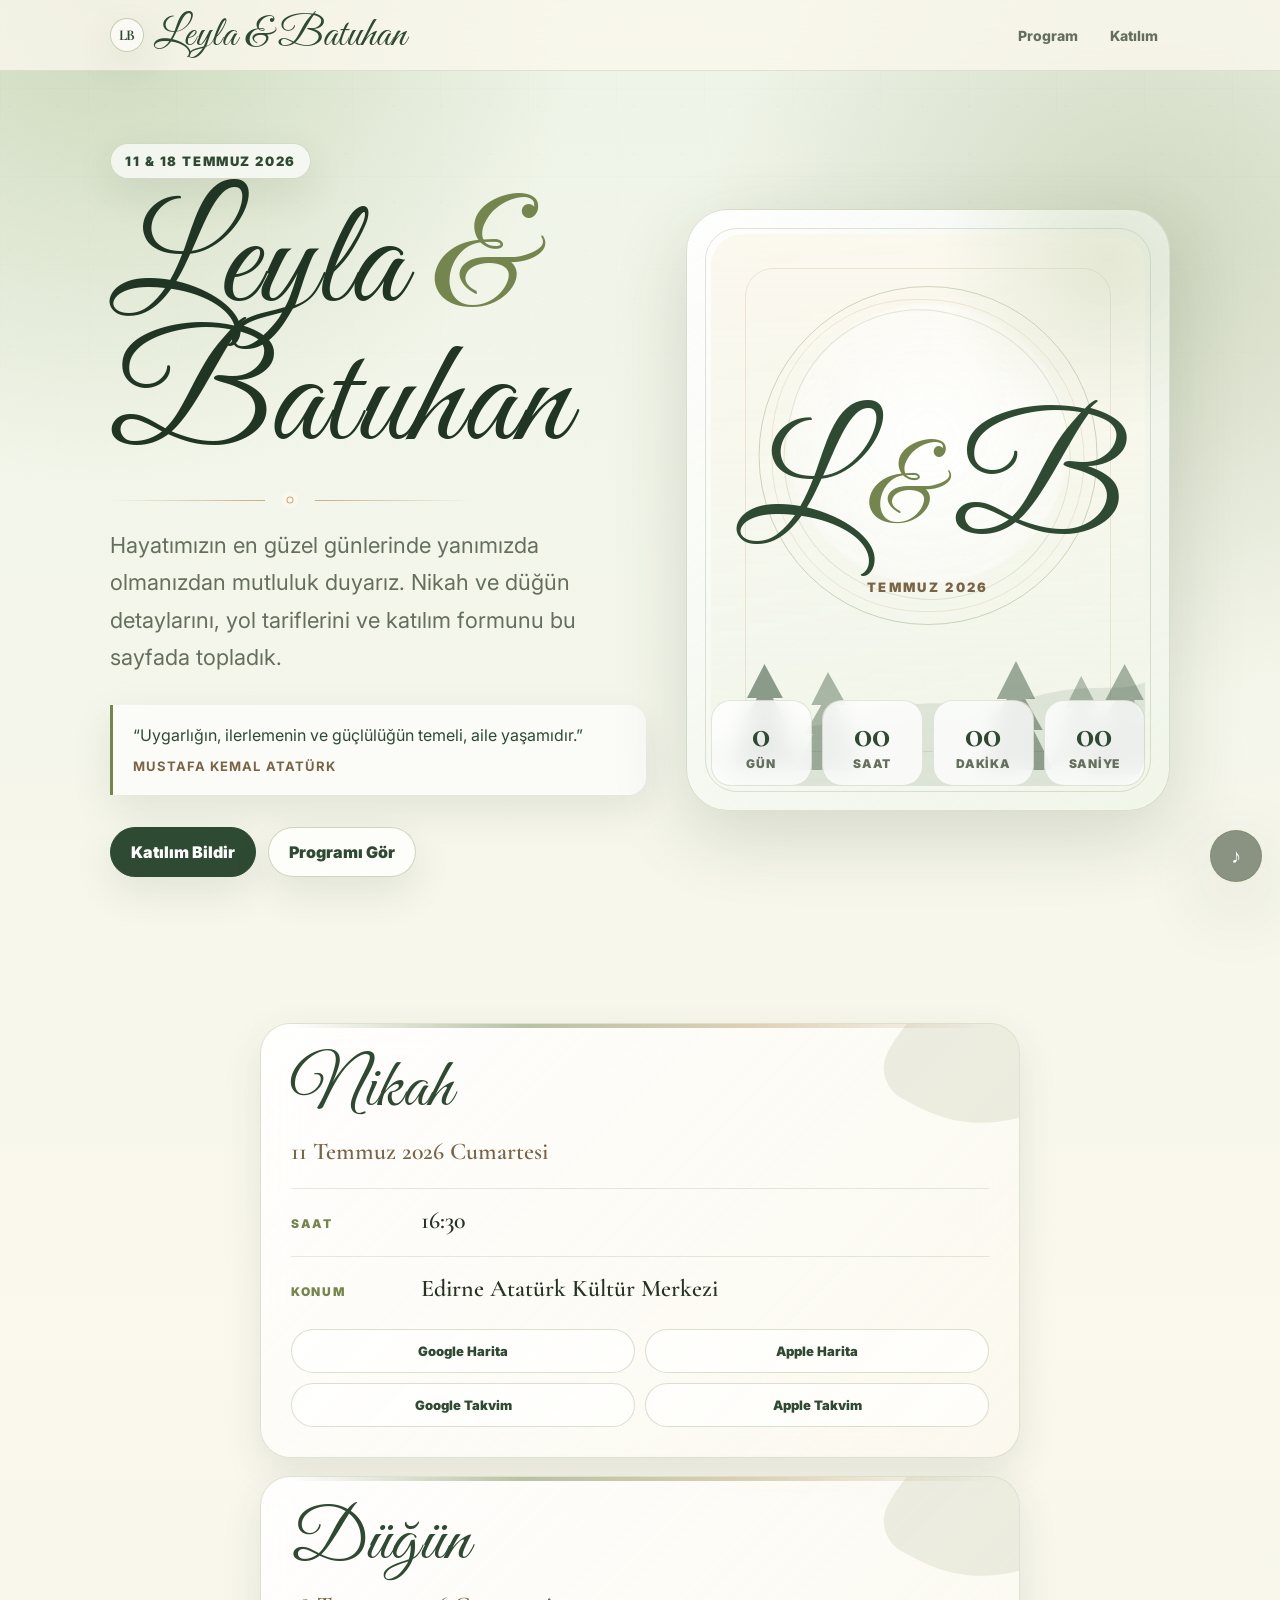
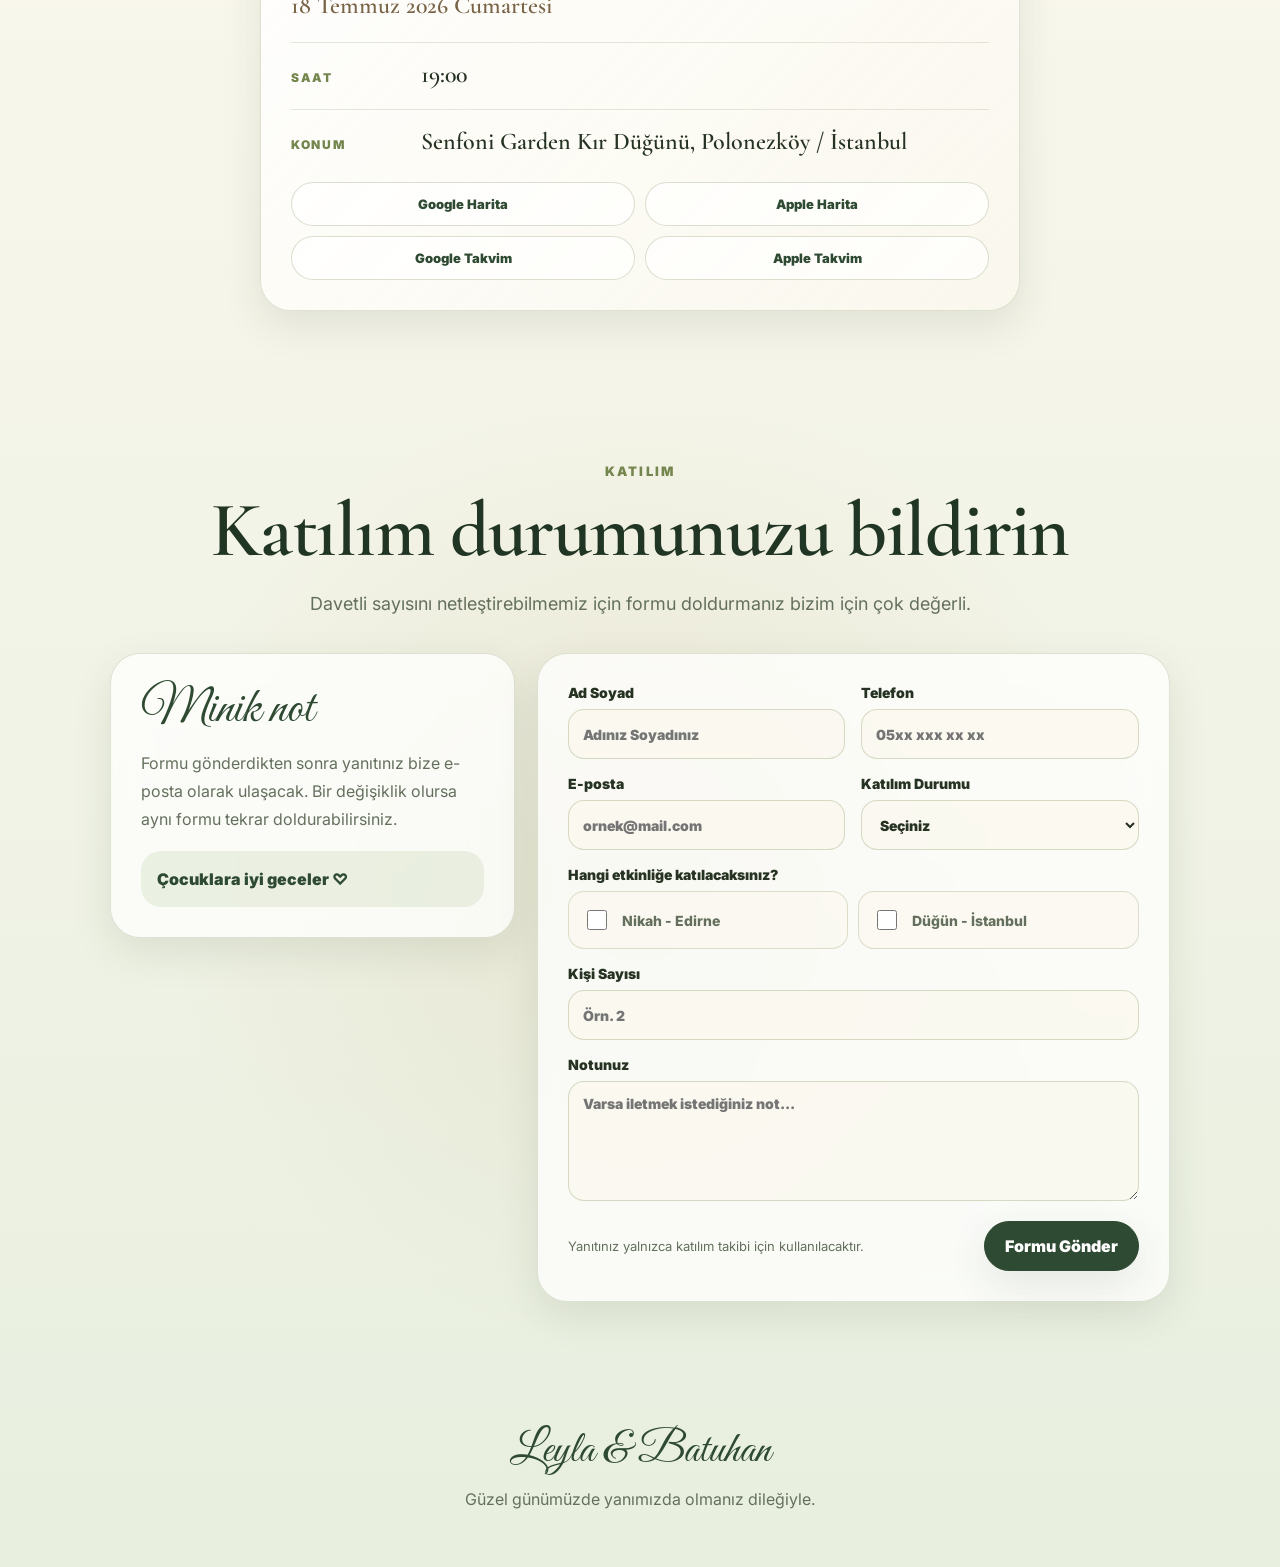
==== commit 392e27d4: "Refine invitation theme and hero copy" ====
--- a/index.html
+++ b/index.html
@@ -85,7 +85,12 @@
     h1 { font-family: "Great Vibes", "Cormorant Garamond", Georgia, serif; font-size: clamp(78px, 13vw, 150px); font-weight: 400; letter-spacing: 0.01em; line-height: 0.92; }
     h2, h3 { font-family: "Cormorant Garamond", Georgia, serif; font-weight: 600; }
     .amp { color: var(--moss); font-style: normal; }
-    .lead { max-width: 660px; margin: 24px 0 0; color: var(--muted); font-size: clamp(17px, 2.5vw, 22px); line-height: 1.7; }
+    .invite-divider { position: relative; width: min(360px, 72%); height: 18px; margin: 18px 0 6px; }
+    .invite-divider::before, .invite-divider::after { content: ""; position: absolute; top: 50%; width: 43%; height: 1px; background: linear-gradient(90deg, transparent, rgba(183,146,90,0.72)); }
+    .invite-divider::before { left: 0; }
+    .invite-divider::after { right: 0; transform: scaleX(-1); }
+    .invite-divider span { position: absolute; left: 50%; top: 50%; width: 7px; height: 7px; border: 1px solid rgba(183,146,90,0.75); border-radius: 50%; transform: translate(-50%, -50%); background: rgba(251,248,238,0.92); box-shadow: 0 0 0 5px rgba(251,248,238,0.92); }
+    .lead { max-width: 660px; margin: 18px 0 0; color: var(--muted); font-size: clamp(17px, 2.5vw, 22px); line-height: 1.7; }
     .quote { max-width: 620px; margin: 28px 0 0; padding: 18px 20px; border-left: 3px solid var(--moss); border-radius: 0 18px 18px 0; color: var(--forest); background: rgba(255,255,255,0.58); box-shadow: var(--soft); line-height: 1.6; }
     .quote strong { display: block; margin-top: 8px; color: var(--earth); font-size: 13px; letter-spacing: 0.08em; text-transform: uppercase; }
     .actions { display: flex; flex-wrap: wrap; gap: 12px; margin-top: 32px; }
@@ -94,17 +99,18 @@
     .btn-primary { background: var(--forest); color: #fff; border-color: var(--forest); }
     .btn-light { background: rgba(255,255,255,0.72); color: var(--forest); }
 
-    .hero-card { min-height: 600px; position: relative; padding: 24px; border-radius: 42px; border: 1px solid rgba(116,134,77,0.24); background: linear-gradient(145deg, rgba(255,255,255,0.90), rgba(238,244,232,0.70)); box-shadow: var(--shadow); overflow: hidden; }
+    .hero-card { min-height: 600px; position: relative; padding: 24px; border-radius: 42px; border: 1px solid rgba(116,134,77,0.24); background: linear-gradient(145deg, rgba(255,255,255,0.92), rgba(238,244,232,0.70)); box-shadow: var(--shadow); overflow: hidden; }
     .hero-card::before { content: ""; position: absolute; inset: 18px; border: 1px solid rgba(116,134,77,0.22); border-radius: 32px; pointer-events: none; }
     .hero-card::after { content: ""; position: absolute; width: 360px; height: 360px; right: -120px; top: -130px; border-radius: 50%; background: radial-gradient(circle, rgba(184,201,161,0.35), transparent 66%); pointer-events: none; }
-    .monogram-card { min-height: 552px; height: 100%; display: grid; place-items: center; text-align: center; border-radius: 32px; background: radial-gradient(circle at 50% 38%, rgba(255,255,255,0.90), rgba(255,255,255,0.36) 34%, transparent 35%), linear-gradient(180deg, rgba(251,248,238,0.96), rgba(238,244,232,0.70)); overflow: hidden; position: relative; }
+    .monogram-card { min-height: 552px; height: 100%; display: grid; place-items: center; text-align: center; border-radius: 32px; background: radial-gradient(circle at 50% 38%, rgba(255,255,255,0.92), rgba(255,255,255,0.38) 34%, transparent 35%), linear-gradient(180deg, rgba(251,248,238,0.98), rgba(238,244,232,0.72)); overflow: hidden; position: relative; }
+    .monogram-card::after { content: ""; position: absolute; inset: 34px; border: 1px solid rgba(183,146,90,0.20); border-radius: 28px; pointer-events: none; }
     .wreath { position: absolute; width: min(78%, 390px); aspect-ratio: 1; border: 1px solid rgba(116,134,77,0.32); border-radius: 50%; top: 52px; left: 50%; transform: translateX(-50%); }
     .wreath::before, .wreath::after { content: ""; position: absolute; inset: 12px; border: 1px solid rgba(183,146,90,0.18); border-radius: 47% 53% 50% 50%; }
     .wreath::after { inset: 25px; border-color: rgba(116,134,77,0.18); transform: rotate(14deg); }
     .letters { position: relative; z-index: 2; display: flex; align-items: center; justify-content: center; gap: clamp(8px, 2vw, 18px); width: 100%; font-family: "Great Vibes", "Cormorant Garamond", Georgia, serif; font-size: clamp(100px, 13vw, 158px); color: var(--forest); line-height: 0.9; transform: translateY(-4px); }
     .letters .initial { min-width: 0.45em; text-align: center; }
     .letters .amp-card { color: var(--moss); font-size: 0.70em; transform: translateY(2px); }
-    .date { position: relative; z-index: 2; margin-top: 12px; color: var(--earth); font-size: 13px; font-weight: 900; letter-spacing: 0.16em; text-transform: uppercase; }
+    .date { position: relative; z-index: 2; margin-top: 12px; color: var(--earth); font-size: 13px; font-weight: 900; letter-spacing: 0.18em; text-transform: uppercase; }
     .forest-line { position: absolute; left: 0; right: 0; bottom: 0; z-index: 1; color: rgba(47,74,50,0.78); }
     .forest-line svg { display: block; width: 100%; height: 170px; }
     .countdown { position: absolute; left: 24px; right: 24px; bottom: 24px; z-index: 3; display: grid; grid-template-columns: repeat(4, 1fr); gap: 10px; }
@@ -117,7 +123,7 @@
     .rsvp-grid { display: grid; grid-template-columns: 0.78fr 1.22fr; gap: 22px; align-items: start; }
     .card { border: 1px solid rgba(116,134,77,0.22); border-radius: 30px; background: rgba(255,255,255,0.74); box-shadow: var(--soft); backdrop-filter: blur(18px); }
     .event-card, .note-card, .form-card { padding: 30px; }
-    .event-card { position: relative; overflow: hidden; background: linear-gradient(135deg, rgba(255,255,255,0.88), rgba(251,248,238,0.72)); }
+    .event-card { position: relative; overflow: hidden; background: linear-gradient(135deg, rgba(255,255,255,0.90), rgba(251,248,238,0.74)); }
     .event-card::before { content: ""; position: absolute; left: 30px; right: 30px; top: 0; height: 4px; border-radius: 0 0 999px 999px; background: linear-gradient(90deg, transparent, rgba(116,134,77,0.50), rgba(183,146,90,0.42), transparent); }
     .event-card::after { content: ""; position: absolute; width: 190px; height: 190px; right: -76px; top: -76px; border-radius: 90% 10% 80% 20%; background: rgba(116,134,77,0.12); transform: rotate(28deg); }
     .event-card h3 { position: relative; z-index: 1; font-size: clamp(48px, 6vw, 70px); color: var(--forest); font-family: "Great Vibes", "Cormorant Garamond", Georgia, serif; font-weight: 400; letter-spacing: 0.01em; }
@@ -215,7 +221,8 @@
           <div class="reveal">
             <p class="eyebrow">11 & 18 Temmuz 2026</p>
             <h1>Leyla <span class="amp">&</span><br />Batuhan</h1>
-            <p class="lead">Hayatımızın en güzel günlerinde yanımızda olmanızdan mutluluk duyarız. Nikah ve kır düğünü detaylarını ve katılım formunu bu sayfada topladık.</p>
+            <div class="invite-divider" aria-hidden="true"><span></span></div>
+            <p class="lead">Hayatımızın en güzel günlerinde yanımızda olmanızdan mutluluk duyarız. Nikah ve düğün detaylarını, yol tariflerini ve katılım formunu bu sayfada topladık.</p>
             <div class="quote">“Uygarlığın, ilerlemenin ve güçlülüğün temeli, aile yaşamıdır.”<strong>Mustafa Kemal Atatürk</strong></div>
             <div class="actions">
               <a class="btn btn-primary" href="#katilim">Katılım Bildir</a>
@@ -228,7 +235,7 @@
               <div class="wreath"></div>
               <div>
                 <div class="letters"><span class="initial">L</span><span class="amp-card">&</span><span class="initial">B</span></div>
-                <div class="date">Kır Düğünü · Temmuz 2026</div>
+                <div class="date">Temmuz 2026</div>
               </div>
               <div class="forest-line" aria-hidden="true">
                 <svg viewBox="0 0 520 170" preserveAspectRatio="none">
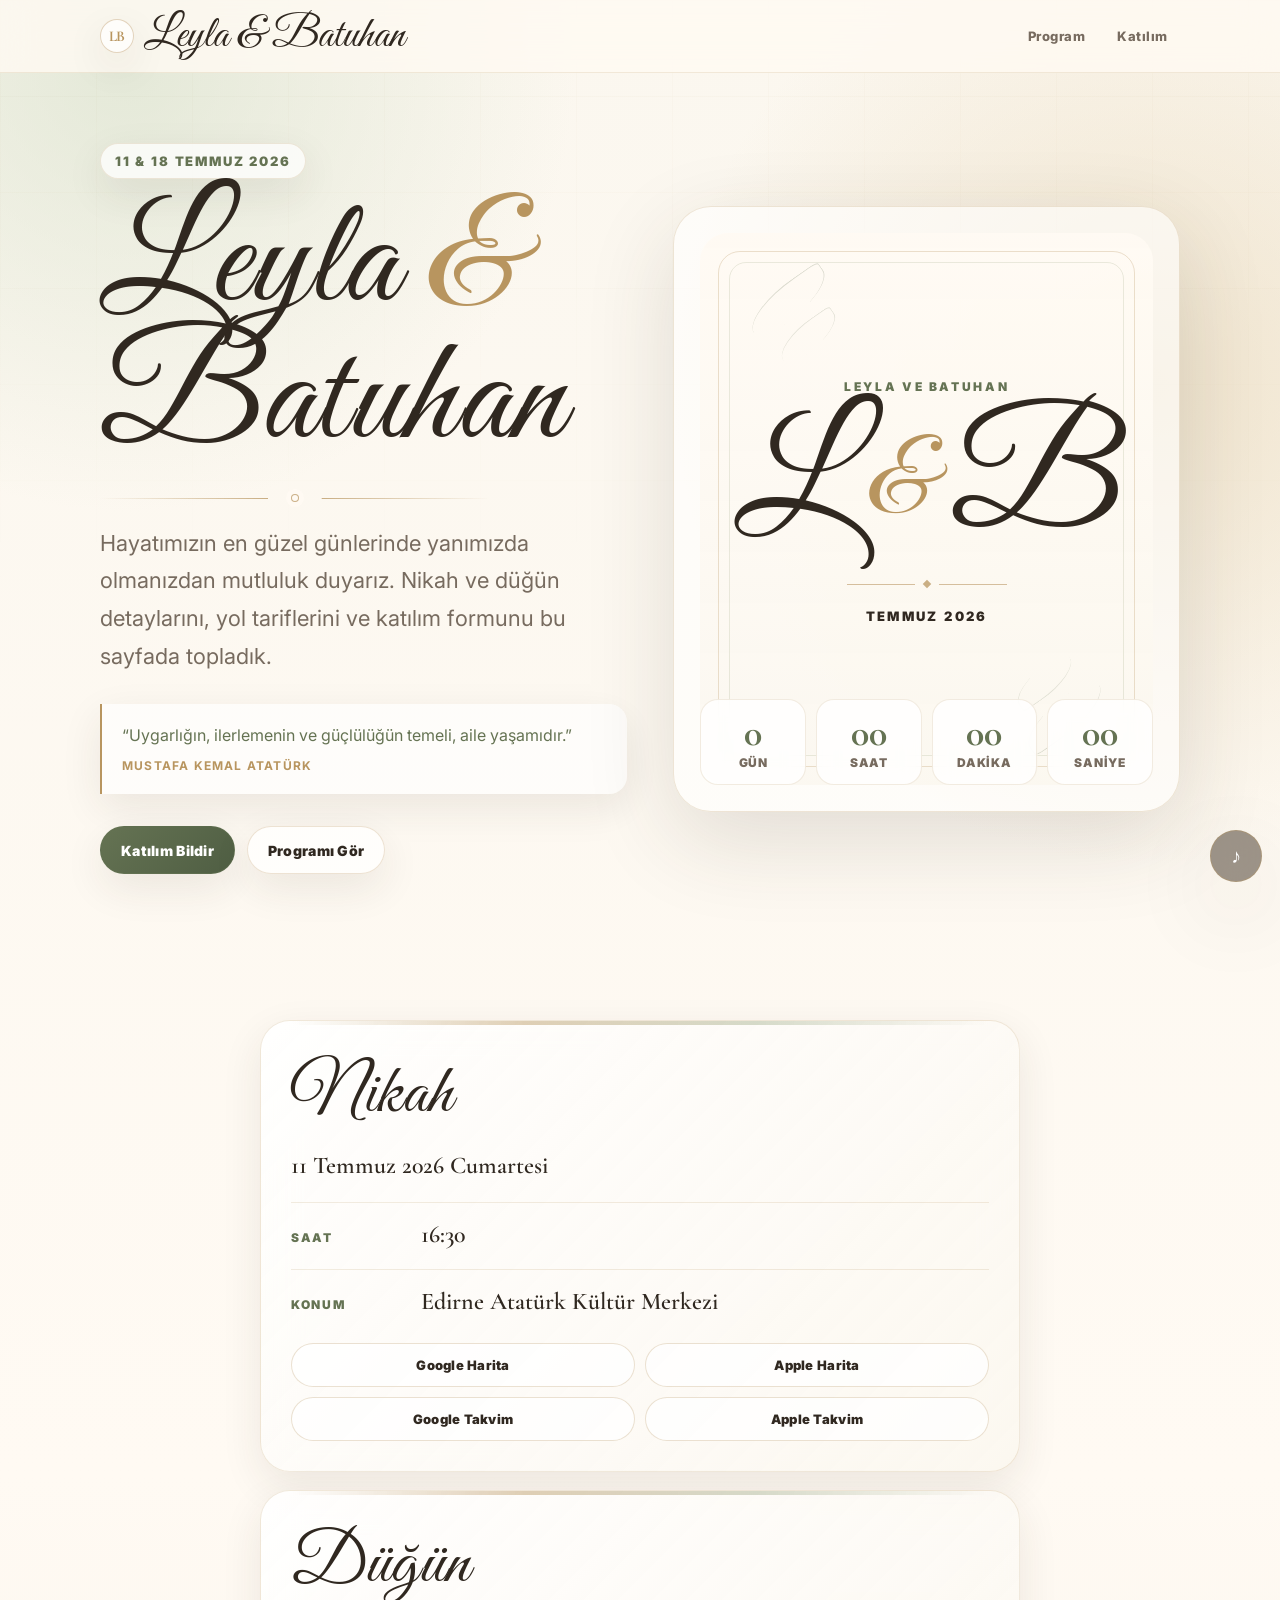
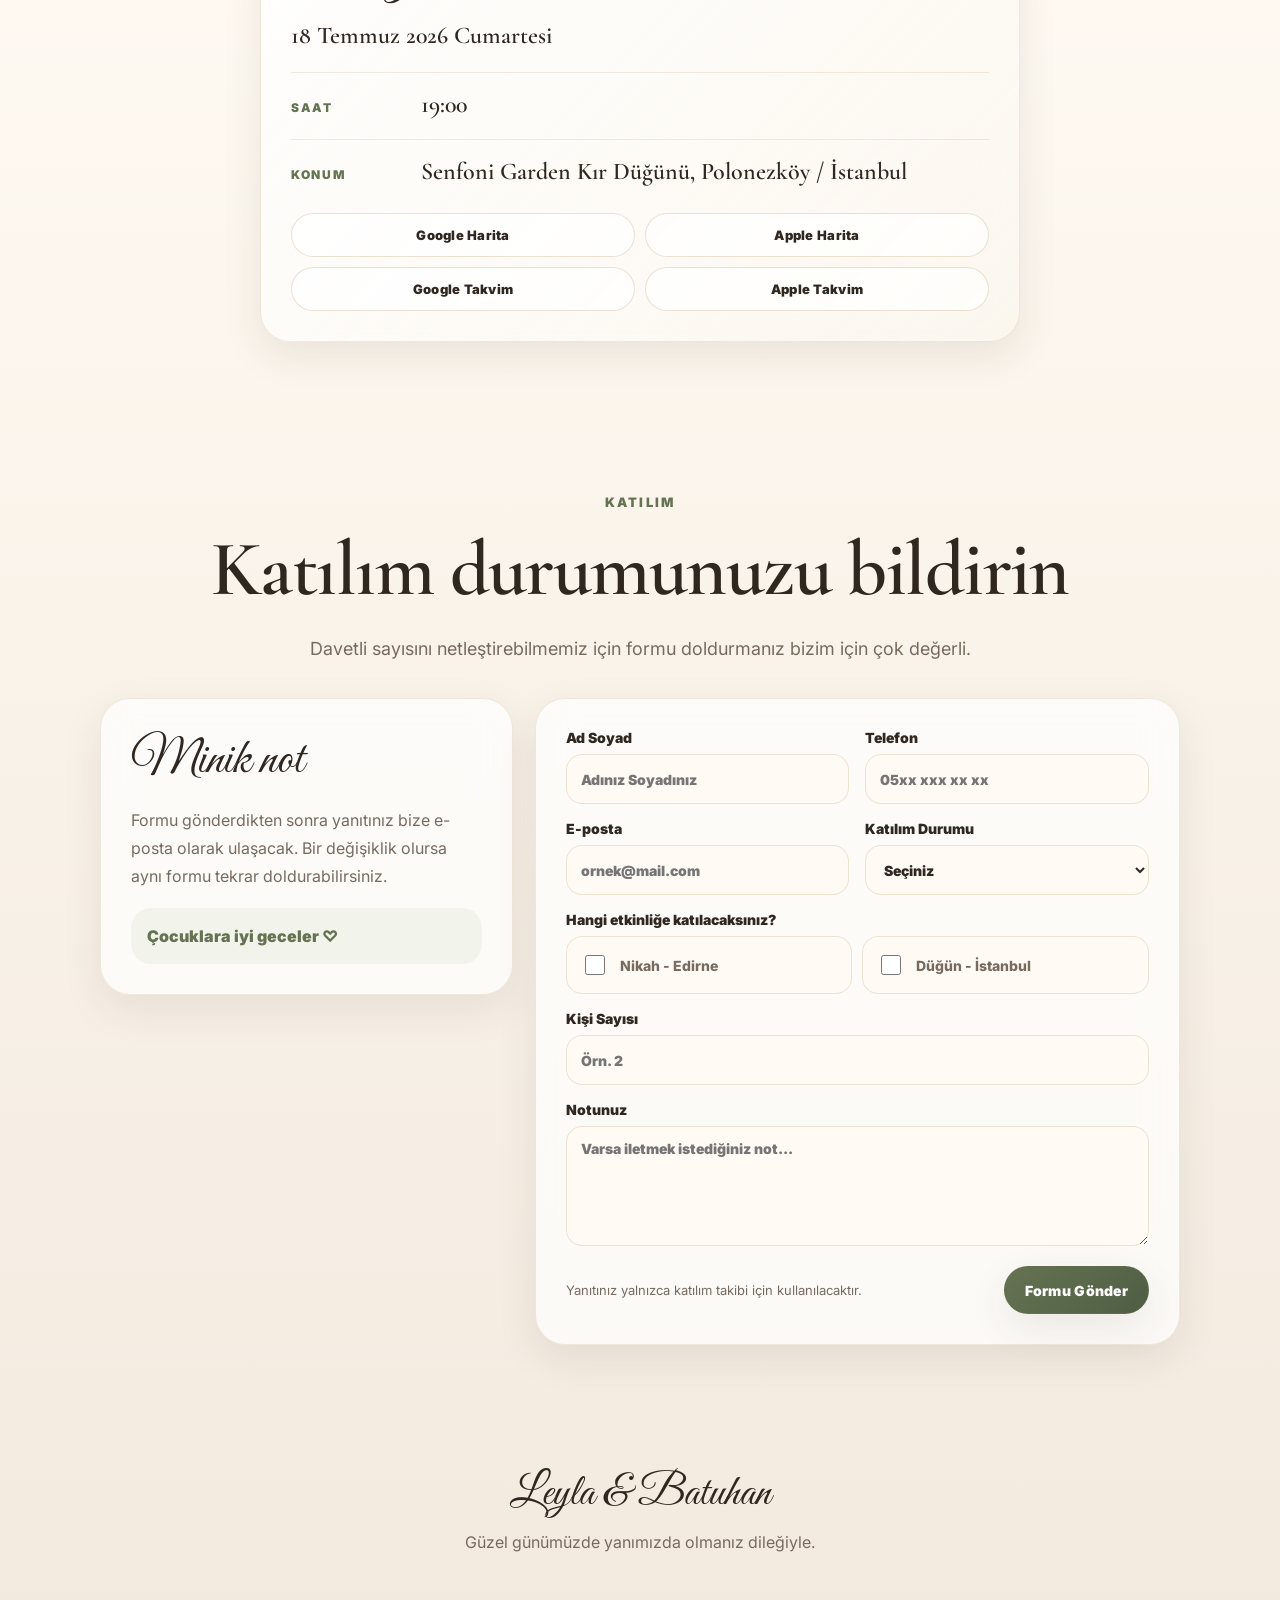
==== commit ec6710f0: "Rework site as elegant invitation theme" ====
--- a/index.html
+++ b/index.html
@@ -3,12 +3,12 @@
 <head>
   <meta charset="UTF-8" />
   <meta name="viewport" content="width=device-width, initial-scale=1" />
-  <meta name="theme-color" content="#eef4e8" />
-  <meta name="description" content="Leyla & Batuhan kır düğünü etkinlik sayfası: nikah, düğün ve katılım formu." />
+  <meta name="theme-color" content="#fbf7ef" />
+  <meta name="description" content="Leyla & Batuhan düğün etkinlik sayfası: nikah, düğün ve katılım formu." />
   <meta property="og:title" content="Leyla & Batuhan" />
-  <meta property="og:description" content="Nikah ve kır düğünü bilgilerimiz ve katılım formu." />
+  <meta property="og:description" content="Nikah ve düğün bilgilerimiz, yol tarifi ve katılım formu." />
   <meta property="og:type" content="website" />
-  <title>Leyla & Batuhan | Kır Düğünü</title>
+  <title>Leyla & Batuhan | Düğün</title>
 
   <link rel="preconnect" href="https://fonts.googleapis.com" />
   <link rel="preconnect" href="https://fonts.gstatic.com" crossorigin />
@@ -16,34 +16,32 @@
 
   <style>
     :root {
-      --paper: #fbf8ee;
-      --cream: #eef4e8;
-      --moss: #74864d;
-      --sage: #b8c9a1;
-      --forest: #2f4a32;
-      --deep: #203523;
-      --gold: #b7925a;
-      --earth: #7a6447;
-      --ink: #263222;
-      --muted: #64705d;
+      --ivory: #fffaf3;
+      --paper: #fbf7ef;
+      --warm: #f1e8da;
+      --champagne: #e4d1ad;
+      --gold: #b8955f;
+      --sage: #9eaa86;
+      --sage-soft: #dbe3cf;
+      --olive: #657353;
+      --ink: #302820;
+      --muted: #776b5f;
       --white: #ffffff;
-      --shadow: 0 24px 76px rgba(37, 54, 34, 0.16);
-      --soft: 0 14px 40px rgba(37, 54, 34, 0.10);
+      --shadow: 0 28px 90px rgba(60, 49, 38, 0.14);
+      --soft: 0 14px 42px rgba(60, 49, 38, 0.09);
     }
 
     * { box-sizing: border-box; }
     html { scroll-behavior: smooth; }
-
     body {
       margin: 0;
+      min-height: 100vh;
       color: var(--ink);
       font-family: Inter, system-ui, -apple-system, BlinkMacSystemFont, "Segoe UI", sans-serif;
       background:
-        radial-gradient(circle at 8% 0%, rgba(184, 201, 161, 0.62), transparent 30rem),
-        radial-gradient(circle at 90% 8%, rgba(116, 134, 77, 0.26), transparent 28rem),
-        radial-gradient(circle at 50% 78%, rgba(183, 146, 90, 0.13), transparent 30rem),
-        linear-gradient(180deg, #eef4e8, #fbf8ee 42%, #e8efdf 100%);
-      min-height: 100vh;
+        radial-gradient(circle at 10% 2%, rgba(219, 227, 207, 0.72), transparent 28rem),
+        radial-gradient(circle at 90% 12%, rgba(228, 209, 173, 0.52), transparent 30rem),
+        linear-gradient(180deg, #fbf7ef 0%, #fffaf3 46%, #f3eadf 100%);
       overflow-x: hidden;
     }
 
@@ -52,99 +50,117 @@
       position: fixed;
       inset: 0;
       pointer-events: none;
-      opacity: 0.16;
+      opacity: 0.42;
       background-image:
-        radial-gradient(circle at 10px 10px, rgba(47,74,50,0.18) 1.4px, transparent 1.6px),
-        linear-gradient(rgba(47,74,50,0.07) 1px, transparent 1px),
-        linear-gradient(90deg, rgba(47,74,50,0.06) 1px, transparent 1px);
-      background-size: 48px 48px, 88px 88px, 88px 88px;
-      mask-image: linear-gradient(to bottom, #000, transparent 72%);
+        linear-gradient(rgba(184,149,95,0.09) 1px, transparent 1px),
+        linear-gradient(90deg, rgba(184,149,95,0.07) 1px, transparent 1px);
+      background-size: 96px 96px;
+      mask-image: linear-gradient(to bottom, #000, transparent 70%);
     }
 
     a { color: inherit; }
+    .page { position: relative; z-index: 2; }
+    .wrap, .nav { width: min(1080px, calc(100% - 32px)); margin: 0 auto; }
 
     .petals { position: fixed; inset: 0; pointer-events: none; overflow: hidden; z-index: 1; }
-    .petal { position: absolute; top: -10vh; width: 13px; height: 22px; border-radius: 90% 10% 85% 15%; background: linear-gradient(135deg, rgba(116,134,77,0.34), rgba(184,201,161,0.24)); transform: rotate(18deg); animation: fall linear infinite; }
-    .petal::after { content: ""; position: absolute; left: 6px; top: 2px; width: 1px; height: 18px; background: rgba(47,74,50,0.18); transform: rotate(8deg); }
+    .petal {
+      position: absolute;
+      top: -10vh;
+      width: 12px;
+      height: 20px;
+      border-radius: 90% 10% 80% 20%;
+      background: linear-gradient(135deg, rgba(158,170,134,0.28), rgba(228,209,173,0.22));
+      animation: fall linear infinite;
+    }
+    .petal::after { content: ""; position: absolute; left: 6px; top: 3px; width: 1px; height: 15px; background: rgba(101,115,83,0.13); }
     @keyframes fall { to { transform: translate3d(var(--drift), 112vh, 0) rotate(330deg); } }
 
-    .page { position: relative; z-index: 2; }
-    .topbar { position: sticky; top: 0; z-index: 10; border-bottom: 1px solid rgba(116,134,77,0.18); background: rgba(251,248,238,0.78); backdrop-filter: blur(18px); }
-    .nav, .wrap { width: min(1060px, calc(100% - 32px)); margin: 0 auto; }
-    .nav { min-height: 70px; display: flex; align-items: center; justify-content: space-between; gap: 16px; }
-    .brand { display: flex; align-items: center; gap: 10px; font-family: "Great Vibes", "Cormorant Garamond", Georgia, serif; font-size: clamp(30px, 4vw, 42px); font-weight: 400; text-decoration: none; letter-spacing: 0.01em; white-space: nowrap; color: var(--forest); }
-    .brand-mark { width: 34px; height: 34px; display: grid; place-items: center; border-radius: 50%; border: 1px solid rgba(116,134,77,0.38); color: var(--forest); background: rgba(255,255,255,0.62); box-shadow: var(--soft); font-family: "Cormorant Garamond", Georgia, serif; font-size: 15px; font-weight: 700; letter-spacing: -0.02em; }
+    .topbar {
+      position: sticky;
+      top: 0;
+      z-index: 10;
+      background: rgba(255,250,243,0.80);
+      backdrop-filter: blur(18px);
+      border-bottom: 1px solid rgba(184,149,95,0.18);
+    }
+    .nav { min-height: 72px; display: flex; align-items: center; justify-content: space-between; gap: 16px; }
+    .brand { display: flex; align-items: center; gap: 10px; color: var(--ink); text-decoration: none; font-family: "Great Vibes", "Cormorant Garamond", Georgia, serif; font-size: clamp(32px, 4vw, 44px); font-weight: 400; }
+    .brand-mark { width: 34px; height: 34px; display: grid; place-items: center; border-radius: 50%; border: 1px solid rgba(184,149,95,0.40); color: var(--gold); background: rgba(255,255,255,0.72); box-shadow: var(--soft); font-family: "Cormorant Garamond", Georgia, serif; font-size: 15px; font-weight: 700; letter-spacing: -0.02em; }
     .nav-links { display: flex; align-items: center; gap: 8px; flex-wrap: wrap; justify-content: flex-end; }
-    .nav-links a { text-decoration: none; color: var(--muted); font-size: 14px; font-weight: 800; padding: 10px 12px; border-radius: 999px; transition: 0.25s ease; }
-    .nav-links a:hover { color: var(--forest); background: rgba(116,134,77,0.13); }
-
-    .hero { min-height: calc(100vh - 70px); display: grid; align-items: center; padding: 72px 0 70px; }
-    .hero-grid { display: grid; grid-template-columns: 1.05fr 0.95fr; gap: 40px; align-items: center; }
-    .eyebrow { display: inline-flex; margin: 0 0 18px; padding: 9px 14px; border-radius: 999px; color: var(--forest); background: rgba(255,255,255,0.68); border: 1px solid rgba(116,134,77,0.26); box-shadow: var(--soft); font-size: 13px; font-weight: 900; letter-spacing: 0.12em; text-transform: uppercase; }
-    h1, h2, h3 { margin: 0; line-height: 1.02; color: var(--deep); }
-    h1 { font-family: "Great Vibes", "Cormorant Garamond", Georgia, serif; font-size: clamp(78px, 13vw, 150px); font-weight: 400; letter-spacing: 0.01em; line-height: 0.92; }
-    h2, h3 { font-family: "Cormorant Garamond", Georgia, serif; font-weight: 600; }
-    .amp { color: var(--moss); font-style: normal; }
-    .invite-divider { position: relative; width: min(360px, 72%); height: 18px; margin: 18px 0 6px; }
-    .invite-divider::before, .invite-divider::after { content: ""; position: absolute; top: 50%; width: 43%; height: 1px; background: linear-gradient(90deg, transparent, rgba(183,146,90,0.72)); }
+    .nav-links a { text-decoration: none; color: var(--muted); font-size: 13px; font-weight: 800; letter-spacing: 0.04em; padding: 10px 12px; border-radius: 999px; transition: 0.24s ease; }
+    .nav-links a:hover { color: var(--ink); background: rgba(228,209,173,0.28); }
+
+    .hero { min-height: calc(100vh - 72px); display: grid; align-items: center; padding: 70px 0; }
+    .hero-grid { display: grid; grid-template-columns: 1.02fr 0.98fr; align-items: center; gap: 46px; }
+    .eyebrow { display: inline-flex; margin: 0 0 18px; padding: 9px 14px; border-radius: 999px; color: var(--olive); background: rgba(255,255,255,0.72); border: 1px solid rgba(184,149,95,0.22); box-shadow: var(--soft); font-size: 13px; font-weight: 900; letter-spacing: 0.14em; text-transform: uppercase; }
+    h1, h2, h3 { margin: 0; color: var(--ink); }
+    h1 { font-family: "Great Vibes", "Cormorant Garamond", Georgia, serif; font-size: clamp(82px, 13vw, 152px); font-weight: 400; line-height: 0.90; letter-spacing: 0.01em; }
+    .amp { color: var(--gold); }
+    .lead { max-width: 660px; margin: 18px 0 0; color: var(--muted); font-size: clamp(17px, 2.4vw, 22px); line-height: 1.72; }
+    .invite-divider { position: relative; width: min(390px, 74%); height: 18px; margin: 18px 0 4px; }
+    .invite-divider::before, .invite-divider::after { content: ""; position: absolute; top: 50%; width: 43%; height: 1px; background: linear-gradient(90deg, transparent, rgba(184,149,95,0.75)); }
     .invite-divider::before { left: 0; }
     .invite-divider::after { right: 0; transform: scaleX(-1); }
-    .invite-divider span { position: absolute; left: 50%; top: 50%; width: 7px; height: 7px; border: 1px solid rgba(183,146,90,0.75); border-radius: 50%; transform: translate(-50%, -50%); background: rgba(251,248,238,0.92); box-shadow: 0 0 0 5px rgba(251,248,238,0.92); }
-    .lead { max-width: 660px; margin: 18px 0 0; color: var(--muted); font-size: clamp(17px, 2.5vw, 22px); line-height: 1.7; }
-    .quote { max-width: 620px; margin: 28px 0 0; padding: 18px 20px; border-left: 3px solid var(--moss); border-radius: 0 18px 18px 0; color: var(--forest); background: rgba(255,255,255,0.58); box-shadow: var(--soft); line-height: 1.6; }
-    .quote strong { display: block; margin-top: 8px; color: var(--earth); font-size: 13px; letter-spacing: 0.08em; text-transform: uppercase; }
+    .invite-divider span { position: absolute; left: 50%; top: 50%; width: 8px; height: 8px; border: 1px solid rgba(184,149,95,0.72); border-radius: 50%; transform: translate(-50%, -50%); background: var(--ivory); box-shadow: 0 0 0 5px rgba(255,250,243,0.92); }
+    .quote { max-width: 620px; margin: 28px 0 0; padding: 18px 20px; border-left: 2px solid var(--gold); border-radius: 0 18px 18px 0; background: rgba(255,255,255,0.62); color: var(--olive); box-shadow: var(--soft); line-height: 1.65; }
+    .quote strong { display: block; margin-top: 8px; color: var(--gold); font-size: 12px; letter-spacing: 0.10em; text-transform: uppercase; }
     .actions { display: flex; flex-wrap: wrap; gap: 12px; margin-top: 32px; }
-    .btn { display: inline-flex; align-items: center; justify-content: center; min-height: 48px; padding: 14px 20px; border-radius: 999px; border: 1px solid rgba(116,134,77,0.34); text-decoration: none; font: inherit; font-weight: 900; cursor: pointer; box-shadow: var(--soft); transition: transform 0.25s ease, box-shadow 0.25s ease; }
-    .btn:hover { transform: translateY(-2px); box-shadow: 0 18px 42px rgba(37,54,34,0.14); }
-    .btn-primary { background: var(--forest); color: #fff; border-color: var(--forest); }
-    .btn-light { background: rgba(255,255,255,0.72); color: var(--forest); }
-
-    .hero-card { min-height: 600px; position: relative; padding: 24px; border-radius: 42px; border: 1px solid rgba(116,134,77,0.24); background: linear-gradient(145deg, rgba(255,255,255,0.92), rgba(238,244,232,0.70)); box-shadow: var(--shadow); overflow: hidden; }
-    .hero-card::before { content: ""; position: absolute; inset: 18px; border: 1px solid rgba(116,134,77,0.22); border-radius: 32px; pointer-events: none; }
-    .hero-card::after { content: ""; position: absolute; width: 360px; height: 360px; right: -120px; top: -130px; border-radius: 50%; background: radial-gradient(circle, rgba(184,201,161,0.35), transparent 66%); pointer-events: none; }
-    .monogram-card { min-height: 552px; height: 100%; display: grid; place-items: center; text-align: center; border-radius: 32px; background: radial-gradient(circle at 50% 38%, rgba(255,255,255,0.92), rgba(255,255,255,0.38) 34%, transparent 35%), linear-gradient(180deg, rgba(251,248,238,0.98), rgba(238,244,232,0.72)); overflow: hidden; position: relative; }
-    .monogram-card::after { content: ""; position: absolute; inset: 34px; border: 1px solid rgba(183,146,90,0.20); border-radius: 28px; pointer-events: none; }
-    .wreath { position: absolute; width: min(78%, 390px); aspect-ratio: 1; border: 1px solid rgba(116,134,77,0.32); border-radius: 50%; top: 52px; left: 50%; transform: translateX(-50%); }
-    .wreath::before, .wreath::after { content: ""; position: absolute; inset: 12px; border: 1px solid rgba(183,146,90,0.18); border-radius: 47% 53% 50% 50%; }
-    .wreath::after { inset: 25px; border-color: rgba(116,134,77,0.18); transform: rotate(14deg); }
-    .letters { position: relative; z-index: 2; display: flex; align-items: center; justify-content: center; gap: clamp(8px, 2vw, 18px); width: 100%; font-family: "Great Vibes", "Cormorant Garamond", Georgia, serif; font-size: clamp(100px, 13vw, 158px); color: var(--forest); line-height: 0.9; transform: translateY(-4px); }
+    .btn { display: inline-flex; align-items: center; justify-content: center; min-height: 48px; padding: 14px 20px; border-radius: 999px; text-decoration: none; font: inherit; font-size: 14px; font-weight: 900; letter-spacing: 0.02em; cursor: pointer; box-shadow: var(--soft); transition: transform 0.25s ease, box-shadow 0.25s ease, background 0.25s ease; }
+    .btn:hover { transform: translateY(-2px); box-shadow: 0 18px 42px rgba(60,49,38,0.13); }
+    .btn-primary { color: #fff; background: linear-gradient(135deg, var(--olive), #4f5e43); border: 1px solid rgba(101,115,83,0.45); }
+    .btn-light { color: var(--ink); background: rgba(255,255,255,0.72); border: 1px solid rgba(184,149,95,0.26); }
+
+    .hero-card { min-height: 604px; position: relative; padding: 26px; border-radius: 38px; border: 1px solid rgba(184,149,95,0.24); background: rgba(255,255,255,0.58); box-shadow: var(--shadow); overflow: hidden; }
+    .invitation-card { position: relative; min-height: 552px; height: 100%; display: grid; place-items: center; text-align: center; border-radius: 28px; background: linear-gradient(180deg, rgba(255,250,243,0.96), rgba(251,247,239,0.86)); overflow: hidden; }
+    .invitation-card::before { content: ""; position: absolute; inset: 18px; border: 1px solid rgba(184,149,95,0.28); border-radius: 22px; pointer-events: none; }
+    .invitation-card::after { content: ""; position: absolute; inset: 29px; border: 1px solid rgba(158,170,134,0.22); border-radius: 17px; pointer-events: none; }
+    .corner { position: absolute; width: 148px; height: 148px; opacity: 0.62; pointer-events: none; }
+    .corner::before, .corner::after { content: ""; position: absolute; border: 1.7px solid rgba(101,115,83,0.36); border-left: 0; border-bottom: 0; border-radius: 70% 10% 70% 10%; transform: rotate(-35deg); }
+    .corner::before { width: 92px; height: 32px; top: 34px; left: 24px; }
+    .corner::after { width: 68px; height: 26px; top: 72px; left: 56px; opacity: 0.75; }
+    .corner.tl { top: 18px; left: 18px; }
+    .corner.br { right: 18px; bottom: 18px; transform: rotate(180deg); }
+    .monogram { position: relative; z-index: 2; padding: 40px 28px 54px; width: min(100%, 450px); }
+    .monogram .small-title { color: var(--olive); font-size: 12px; font-weight: 900; letter-spacing: 0.22em; text-transform: uppercase; margin-bottom: 18px; }
+    .letters { display: flex; align-items: center; justify-content: center; gap: clamp(8px, 2vw, 18px); width: 100%; font-family: "Great Vibes", "Cormorant Garamond", Georgia, serif; font-size: clamp(104px, 13vw, 160px); color: var(--ink); line-height: 0.9; }
     .letters .initial { min-width: 0.45em; text-align: center; }
-    .letters .amp-card { color: var(--moss); font-size: 0.70em; transform: translateY(2px); }
-    .date { position: relative; z-index: 2; margin-top: 12px; color: var(--earth); font-size: 13px; font-weight: 900; letter-spacing: 0.18em; text-transform: uppercase; }
-    .forest-line { position: absolute; left: 0; right: 0; bottom: 0; z-index: 1; color: rgba(47,74,50,0.78); }
-    .forest-line svg { display: block; width: 100%; height: 170px; }
-    .countdown { position: absolute; left: 24px; right: 24px; bottom: 24px; z-index: 3; display: grid; grid-template-columns: repeat(4, 1fr); gap: 10px; }
-    .count-box { padding: 14px 8px; border-radius: 20px; background: rgba(255,255,255,0.82); border: 1px solid rgba(116,134,77,0.20); text-align: center; backdrop-filter: blur(10px); }
-    .count-box strong { display: block; font-family: "Cormorant Garamond", Georgia, serif; font-size: clamp(28px, 4vw, 38px); color: var(--forest); line-height: 1; }
+    .letters .amp-card { color: var(--gold); font-size: 0.66em; transform: translateY(1px); }
+    .date { margin-top: 14px; color: var(--earth); font-size: 13px; font-weight: 900; letter-spacing: 0.18em; text-transform: uppercase; }
+    .mini-ornament { width: 160px; height: 20px; margin: 18px auto 0; position: relative; }
+    .mini-ornament::before, .mini-ornament::after { content: ""; position: absolute; top: 50%; width: 68px; height: 1px; background: rgba(184,149,95,0.58); }
+    .mini-ornament::before { left: 0; }
+    .mini-ornament::after { right: 0; }
+    .mini-ornament span { position: absolute; left: 50%; top: 50%; width: 6px; height: 6px; transform: translate(-50%, -50%) rotate(45deg); background: rgba(184,149,95,0.75); }
+    .countdown { position: absolute; left: 26px; right: 26px; bottom: 26px; z-index: 3; display: grid; grid-template-columns: repeat(4, 1fr); gap: 10px; }
+    .count-box { padding: 14px 8px; border-radius: 18px; background: rgba(255,255,255,0.82); border: 1px solid rgba(184,149,95,0.18); text-align: center; backdrop-filter: blur(10px); }
+    .count-box strong { display: block; font-family: "Cormorant Garamond", Georgia, serif; font-size: clamp(28px, 4vw, 38px); color: var(--olive); line-height: 1; }
     .count-box span { display: block; margin-top: 3px; color: var(--muted); font-size: 12px; font-weight: 900; letter-spacing: 0.06em; text-transform: uppercase; }
 
     .section { padding: 76px 0; }
     .event-grid { display: grid; grid-template-columns: 1fr; gap: 18px; max-width: 760px; margin: 0 auto; }
-    .rsvp-grid { display: grid; grid-template-columns: 0.78fr 1.22fr; gap: 22px; align-items: start; }
-    .card { border: 1px solid rgba(116,134,77,0.22); border-radius: 30px; background: rgba(255,255,255,0.74); box-shadow: var(--soft); backdrop-filter: blur(18px); }
+    .card { border: 1px solid rgba(184,149,95,0.20); border-radius: 30px; background: rgba(255,255,255,0.70); box-shadow: var(--soft); backdrop-filter: blur(18px); }
     .event-card, .note-card, .form-card { padding: 30px; }
-    .event-card { position: relative; overflow: hidden; background: linear-gradient(135deg, rgba(255,255,255,0.90), rgba(251,248,238,0.74)); }
-    .event-card::before { content: ""; position: absolute; left: 30px; right: 30px; top: 0; height: 4px; border-radius: 0 0 999px 999px; background: linear-gradient(90deg, transparent, rgba(116,134,77,0.50), rgba(183,146,90,0.42), transparent); }
-    .event-card::after { content: ""; position: absolute; width: 190px; height: 190px; right: -76px; top: -76px; border-radius: 90% 10% 80% 20%; background: rgba(116,134,77,0.12); transform: rotate(28deg); }
-    .event-card h3 { position: relative; z-index: 1; font-size: clamp(48px, 6vw, 70px); color: var(--forest); font-family: "Great Vibes", "Cormorant Garamond", Georgia, serif; font-weight: 400; letter-spacing: 0.01em; }
+    .event-card { position: relative; overflow: hidden; background: linear-gradient(135deg, rgba(255,255,255,0.88), rgba(251,247,239,0.74)); }
+    .event-card::before { content: ""; position: absolute; left: 30px; right: 30px; top: 0; height: 4px; border-radius: 0 0 999px 999px; background: linear-gradient(90deg, transparent, rgba(184,149,95,0.45), rgba(158,170,134,0.42), transparent); }
+    .event-card h3 { position: relative; font-family: "Great Vibes", "Cormorant Garamond", Georgia, serif; font-size: clamp(48px, 6vw, 70px); font-weight: 400; color: var(--ink); letter-spacing: 0.01em; }
     .event-date { margin: 12px 0 22px; color: var(--earth); font-family: "Cormorant Garamond", Georgia, serif; font-size: 24px; font-weight: 600; }
     .event-lines { display: grid; gap: 18px; color: var(--muted); }
-    .event-line { display: grid; grid-template-columns: 112px 1fr; gap: 18px; align-items: baseline; padding-top: 16px; border-top: 1px solid rgba(116,134,77,0.18); }
-    .event-line span:first-child { color: var(--moss); font-size: 12px; font-weight: 900; letter-spacing: 0.14em; text-transform: uppercase; }
+    .event-line { display: grid; grid-template-columns: 112px 1fr; gap: 18px; align-items: baseline; padding-top: 16px; border-top: 1px solid rgba(184,149,95,0.18); }
+    .event-line span:first-child { color: var(--olive); font-size: 12px; font-weight: 900; letter-spacing: 0.14em; text-transform: uppercase; }
     .event-line strong { color: var(--ink); font-family: "Cormorant Garamond", Georgia, serif; font-size: 24px; font-weight: 600; line-height: 1.35; }
     .event-actions { display: grid; grid-template-columns: repeat(2, minmax(0, 1fr)); gap: 10px; margin-top: 24px; }
-    .action-link { display: inline-flex; align-items: center; justify-content: center; min-height: 44px; padding: 11px 14px; border-radius: 999px; border: 1px solid rgba(116,134,77,0.26); background: rgba(255,255,255,0.68); color: var(--forest); text-decoration: none; font-size: 13px; font-weight: 900; transition: 0.22s ease; }
-    .action-link:hover { transform: translateY(-1px); background: rgba(238,244,232,0.88); border-color: rgba(116,134,77,0.45); }
+    .action-link { display: inline-flex; align-items: center; justify-content: center; min-height: 44px; padding: 11px 14px; border-radius: 999px; border: 1px solid rgba(184,149,95,0.28); background: rgba(255,255,255,0.72); color: var(--ink); text-decoration: none; font-size: 13px; font-weight: 900; letter-spacing: 0.02em; transition: 0.22s ease; }
+    .action-link:hover { transform: translateY(-1px); background: rgba(251,247,239,0.92); border-color: rgba(184,149,95,0.48); }
 
     .heading { text-align: center; margin-bottom: 34px; }
-    .small { color: var(--moss); font-size: 13px; font-weight: 900; letter-spacing: 0.16em; text-transform: uppercase; margin-bottom: 12px; }
+    .small { color: var(--olive); font-size: 13px; font-weight: 900; letter-spacing: 0.16em; text-transform: uppercase; margin-bottom: 12px; }
     h2 { font-size: clamp(44px, 7vw, 78px); letter-spacing: -0.02em; font-family: "Cormorant Garamond", Georgia, serif; font-weight: 600; }
     .heading p { max-width: 720px; margin: 18px auto 0; color: var(--muted); font-size: 18px; line-height: 1.7; }
-
+    .rsvp-grid { display: grid; grid-template-columns: 0.78fr 1.22fr; gap: 22px; align-items: start; }
     .note-card { position: sticky; top: 96px; }
-    .note-card h3 { font-family: "Great Vibes", "Cormorant Garamond", Georgia, serif; font-weight: 400; font-size: 50px; margin-bottom: 14px; color: var(--forest); }
+    .note-card h3 { font-family: "Great Vibes", "Cormorant Garamond", Georgia, serif; font-weight: 400; font-size: 50px; margin-bottom: 14px; color: var(--ink); }
     .note-card p { color: var(--muted); line-height: 1.75; margin: 0 0 16px; }
-    .mini-note { margin-top: 18px; padding: 16px; border-radius: 20px; color: var(--forest); background: rgba(184,201,161,0.25); font-weight: 900; line-height: 1.5; }
+    .mini-note { margin-top: 18px; padding: 16px; border-radius: 20px; color: var(--olive); background: rgba(219,227,207,0.34); font-weight: 900; line-height: 1.5; }
 
     form { display: grid; gap: 16px; }
     .field-grid { display: grid; grid-template-columns: repeat(2, minmax(0, 1fr)); gap: 16px; }
@@ -152,21 +168,20 @@
     label { display: grid; gap: 8px; }
     fieldset { border: 0; padding: 0; margin: 0; }
     legend { padding: 0; margin: 0 0 8px; }
-    input, select, textarea { width: 100%; min-height: 50px; border: 1px solid rgba(116,134,77,0.28); border-radius: 16px; padding: 13px 14px; color: var(--ink); background: rgba(251,248,238,0.80); font: inherit; outline: none; transition: 0.2s ease; }
+    input, select, textarea { width: 100%; min-height: 50px; border: 1px solid rgba(184,149,95,0.24); border-radius: 16px; padding: 13px 14px; color: var(--ink); background: rgba(255,250,243,0.82); font: inherit; outline: none; transition: 0.2s ease; }
     textarea { min-height: 120px; resize: vertical; }
-    input:focus, select:focus, textarea:focus { border-color: var(--moss); background: #fff; box-shadow: 0 0 0 4px rgba(116,134,77,0.14); }
+    input:focus, select:focus, textarea:focus { border-color: var(--gold); background: #fff; box-shadow: 0 0 0 4px rgba(184,149,95,0.14); }
     .checkbox-group { display: grid; grid-template-columns: repeat(2, minmax(0, 1fr)); gap: 10px; }
-    .check-card { min-height: 58px; display: flex; align-items: center; gap: 12px; padding: 14px; border: 1px solid rgba(116,134,77,0.24); border-radius: 16px; color: var(--muted); background: rgba(251,248,238,0.66); font-weight: 800; cursor: pointer; user-select: none; transition: 0.2s ease; }
-    .check-card:hover { border-color: rgba(116,134,77,0.48); background: rgba(255,255,255,0.88); }
-    .check-card input { width: 20px; height: 20px; min-height: auto; accent-color: var(--moss); flex: 0 0 auto; }
+    .check-card { min-height: 58px; display: flex; align-items: center; gap: 12px; padding: 14px; border: 1px solid rgba(184,149,95,0.22); border-radius: 16px; color: var(--muted); background: rgba(255,250,243,0.70); font-weight: 800; cursor: pointer; user-select: none; transition: 0.2s ease; }
+    .check-card:hover { border-color: rgba(184,149,95,0.48); background: rgba(255,255,255,0.90); }
+    .check-card input { width: 20px; height: 20px; min-height: auto; accent-color: var(--olive); flex: 0 0 auto; }
     .form-footer { display: flex; align-items: center; justify-content: space-between; gap: 14px; flex-wrap: wrap; margin-top: 4px; }
     .privacy { max-width: 430px; margin: 0; color: var(--muted); font-size: 13px; line-height: 1.55; }
 
-    .sound-toggle { position: fixed; right: 18px; bottom: 18px; z-index: 20; width: 52px; height: 52px; border-radius: 999px; border: 1px solid rgba(116,134,77,0.38); color: #fff; background: rgba(47,74,50,0.88); box-shadow: var(--shadow); cursor: pointer; font-size: 20px; display: grid; place-items: center; backdrop-filter: blur(12px); }
-    .sound-toggle.off { background: rgba(100,112,93,0.74); }
-
+    .sound-toggle { position: fixed; right: 18px; bottom: 18px; z-index: 20; width: 52px; height: 52px; border-radius: 999px; border: 1px solid rgba(184,149,95,0.38); color: #fff; background: rgba(101,115,83,0.88); box-shadow: var(--shadow); cursor: pointer; font-size: 20px; display: grid; place-items: center; backdrop-filter: blur(12px); }
+    .sound-toggle.off { background: rgba(119,107,95,0.72); }
     .footer { padding: 46px 16px 58px; color: var(--muted); text-align: center; }
-    .footer .names { margin-bottom: 10px; color: var(--forest); font-family: "Great Vibes", "Cormorant Garamond", Georgia, serif; font-size: 44px; }
+    .footer .names { margin-bottom: 10px; color: var(--ink); font-family: "Great Vibes", "Cormorant Garamond", Georgia, serif; font-size: 44px; }
     .reveal { opacity: 0; transform: translateY(20px); transition: opacity 0.7s ease, transform 0.7s ease; }
     .reveal.visible { opacity: 1; transform: translateY(0); }
 
@@ -176,16 +191,15 @@
       .nav-links a { padding: 8px 10px; }
       .hero-grid, .rsvp-grid { grid-template-columns: 1fr; }
       .hero { min-height: auto; padding-top: 48px; }
-      .hero-card, .monogram-card { min-height: 520px; }
+      .hero-card, .invitation-card { min-height: 520px; }
       .note-card { position: static; }
     }
     @media (max-width: 620px) {
       .section { padding: 58px 0; }
       .actions, .form-footer { align-items: stretch; flex-direction: column; }
       .btn { width: 100%; }
-      .hero-card, .monogram-card { min-height: 460px; }
+      .hero-card, .invitation-card { min-height: 468px; }
       .letters { font-size: 96px; }
-      .forest-line svg { height: 140px; }
       .countdown { grid-template-columns: repeat(2, 1fr); }
       .field-grid, .checkbox-group, .event-actions { grid-template-columns: 1fr; }
       .event-line { grid-template-columns: 1fr; gap: 6px; }
@@ -208,10 +222,7 @@
     <header class="topbar">
       <nav class="nav" aria-label="Sayfa menüsü">
         <a class="brand" href="#top" aria-label="Leyla ve Batuhan ana sayfa"><span class="brand-mark">LB</span><span>Leyla & Batuhan</span></a>
-        <div class="nav-links">
-          <a href="#program">Program</a>
-          <a href="#katilim">Katılım</a>
-        </div>
+        <div class="nav-links"><a href="#program">Program</a><a href="#katilim">Katılım</a></div>
       </nav>
     </header>
 
@@ -224,30 +235,17 @@
             <div class="invite-divider" aria-hidden="true"><span></span></div>
             <p class="lead">Hayatımızın en güzel günlerinde yanımızda olmanızdan mutluluk duyarız. Nikah ve düğün detaylarını, yol tariflerini ve katılım formunu bu sayfada topladık.</p>
             <div class="quote">“Uygarlığın, ilerlemenin ve güçlülüğün temeli, aile yaşamıdır.”<strong>Mustafa Kemal Atatürk</strong></div>
-            <div class="actions">
-              <a class="btn btn-primary" href="#katilim">Katılım Bildir</a>
-              <a class="btn btn-light" href="#program">Programı Gör</a>
-            </div>
+            <div class="actions"><a class="btn btn-primary" href="#katilim">Katılım Bildir</a><a class="btn btn-light" href="#program">Programı Gör</a></div>
           </div>
 
           <aside class="hero-card reveal" aria-label="Düğün geri sayımı">
-            <div class="monogram-card">
-              <div class="wreath"></div>
-              <div>
+            <div class="invitation-card">
+              <div class="corner tl"></div><div class="corner br"></div>
+              <div class="monogram">
+                <div class="small-title">Leyla ve Batuhan</div>
                 <div class="letters"><span class="initial">L</span><span class="amp-card">&</span><span class="initial">B</span></div>
+                <div class="mini-ornament"><span></span></div>
                 <div class="date">Temmuz 2026</div>
-              </div>
-              <div class="forest-line" aria-hidden="true">
-                <svg viewBox="0 0 520 170" preserveAspectRatio="none">
-                  <path fill="rgba(47,74,50,0.10)" d="M0 126 C70 106 120 118 185 98 C260 76 318 98 390 80 C452 65 488 78 520 66 L520 170 L0 170 Z" />
-                  <g fill="currentColor">
-                    <path d="M23 150 L46 112 L35 112 L55 82 L43 82 L64 48 L86 82 L74 82 L94 112 L83 112 L106 150 Z" opacity=".68"/>
-                    <path d="M100 154 L122 118 L112 118 L132 89 L120 89 L140 56 L162 89 L150 89 L170 118 L159 118 L182 154 Z" opacity=".48"/>
-                    <path d="M320 154 L344 114 L333 114 L354 83 L342 83 L365 45 L388 83 L376 83 L397 114 L386 114 L410 154 Z" opacity=".58"/>
-                    <path d="M405 150 L425 118 L416 118 L434 92 L424 92 L443 60 L463 92 L453 92 L471 118 L462 118 L482 150 Z" opacity=".42"/>
-                    <path d="M450 158 L474 116 L463 116 L484 84 L472 84 L495 48 L518 84 L506 84 L520 106 L520 158 Z" opacity=".52"/>
-                  </g>
-                </svg>
               </div>
             </div>
             <div class="countdown" id="countdown"><div class="count-box"><strong id="days">--</strong><span>Gün</span></div><div class="count-box"><strong id="hours">--</strong><span>Saat</span></div><div class="count-box"><strong id="minutes">--</strong><span>Dakika</span></div><div class="count-box"><strong id="seconds">--</strong><span>Saniye</span></div></div>
@@ -260,10 +258,7 @@
           <article class="card event-card reveal">
             <h3>Nikah</h3>
             <div class="event-date">11 Temmuz 2026 Cumartesi</div>
-            <div class="event-lines">
-              <div class="event-line"><span>Saat</span><strong>16:30</strong></div>
-              <div class="event-line"><span>Konum</span><strong>Edirne Atatürk Kültür Merkezi</strong></div>
-            </div>
+            <div class="event-lines"><div class="event-line"><span>Saat</span><strong>16:30</strong></div><div class="event-line"><span>Konum</span><strong>Edirne Atatürk Kültür Merkezi</strong></div></div>
             <div class="event-actions">
               <a class="action-link" target="_blank" rel="noopener" href="https://www.google.com/maps/search/?api=1&query=Edirne%20Atat%C3%BCrk%20K%C3%BClt%C3%BCr%20Merkezi">Google Harita</a>
               <a class="action-link" target="_blank" rel="noopener" href="https://maps.apple.com/?q=Edirne%20Atat%C3%BCrk%20K%C3%BClt%C3%BCr%20Merkezi">Apple Harita</a>
@@ -275,10 +270,7 @@
           <article class="card event-card reveal">
             <h3>Düğün</h3>
             <div class="event-date">18 Temmuz 2026 Cumartesi</div>
-            <div class="event-lines">
-              <div class="event-line"><span>Saat</span><strong>19:00</strong></div>
-              <div class="event-line"><span>Konum</span><strong>Senfoni Garden Kır Düğünü, Polonezköy / İstanbul</strong></div>
-            </div>
+            <div class="event-lines"><div class="event-line"><span>Saat</span><strong>19:00</strong></div><div class="event-line"><span>Konum</span><strong>Senfoni Garden Kır Düğünü, Polonezköy / İstanbul</strong></div></div>
             <div class="event-actions">
               <a class="action-link" target="_blank" rel="noopener" href="https://www.google.com/maps/search/?api=1&query=Senfoni%20Garden%20K%C4%B1r%20D%C3%BC%C4%9F%C3%BCn%C3%BC%20Polonezk%C3%B6y%20%C4%B0stanbul">Google Harita</a>
               <a class="action-link" target="_blank" rel="noopener" href="https://maps.apple.com/?q=Senfoni%20Garden%20K%C4%B1r%20D%C3%BC%C4%9F%C3%BCn%C3%BC%20Polonezk%C3%B6y%20%C4%B0stanbul">Apple Harita</a>
@@ -325,43 +317,21 @@
     const observer = new IntersectionObserver((entries) => { entries.forEach((entry) => { if (entry.isIntersecting) { entry.target.classList.add('visible'); observer.unobserve(entry.target); } }); }, { threshold: 0.14 });
     revealItems.forEach((item) => observer.observe(item));
 
-    const petals = document.getElementById('petals'); const petalCount = window.matchMedia('(max-width: 620px)').matches ? 14 : 26;
-    for (let i = 0; i < petalCount; i += 1) { const petal = document.createElement('span'); petal.className = 'petal'; petal.style.left = `${Math.random() * 100}%`; petal.style.animationDuration = `${10 + Math.random() * 10}s`; petal.style.animationDelay = `${Math.random() * 9}s`; petal.style.opacity = `${0.18 + Math.random() * 0.42}`; petal.style.setProperty('--drift', `${-70 + Math.random() * 140}px`); petals.appendChild(petal); }
+    const petals = document.getElementById('petals'); const petalCount = window.matchMedia('(max-width: 620px)').matches ? 12 : 22;
+    for (let i = 0; i < petalCount; i += 1) { const petal = document.createElement('span'); petal.className = 'petal'; petal.style.left = `${Math.random() * 100}%`; petal.style.animationDuration = `${10 + Math.random() * 10}s`; petal.style.animationDelay = `${Math.random() * 9}s`; petal.style.opacity = `${0.16 + Math.random() * 0.34}`; petal.style.setProperty('--drift', `${-70 + Math.random() * 140}px`); petals.appendChild(petal); }
 
     const weddingAudio = document.getElementById('wedding-audio');
     const soundToggle = document.getElementById('sound-toggle');
     weddingAudio.volume = 0.38;
 
     async function startMusic() {
-      try {
-        await weddingAudio.play();
-        soundToggle.classList.remove('off');
-        soundToggle.textContent = 'Ⅱ';
-        return true;
-      } catch (error) {
-        soundToggle.classList.add('off');
-        soundToggle.textContent = '♪';
-        return false;
-      }
-    }
-
-    function stopMusic() {
-      weddingAudio.pause();
-      soundToggle.classList.add('off');
-      soundToggle.textContent = '♪';
-    }
-
+      try { await weddingAudio.play(); soundToggle.classList.remove('off'); soundToggle.textContent = 'Ⅱ'; return true; }
+      catch (error) { soundToggle.classList.add('off'); soundToggle.textContent = '♪'; return false; }
+    }
+    function stopMusic() { weddingAudio.pause(); soundToggle.classList.add('off'); soundToggle.textContent = '♪'; }
     startMusic();
-    ['pointerdown', 'touchstart', 'keydown', 'scroll'].forEach((eventName) => {
-      window.addEventListener(eventName, () => {
-        if (weddingAudio.paused) startMusic();
-      }, { once: true, passive: true });
-    });
-
-    soundToggle.addEventListener('click', async () => {
-      if (weddingAudio.paused) await startMusic();
-      else stopMusic();
-    });
+    ['pointerdown', 'touchstart', 'keydown', 'scroll'].forEach((eventName) => { window.addEventListener(eventName, () => { if (weddingAudio.paused) startMusic(); }, { once: true, passive: true }); });
+    soundToggle.addEventListener('click', async () => { if (weddingAudio.paused) await startMusic(); else stopMusic(); });
   </script>
 </body>
 </html>
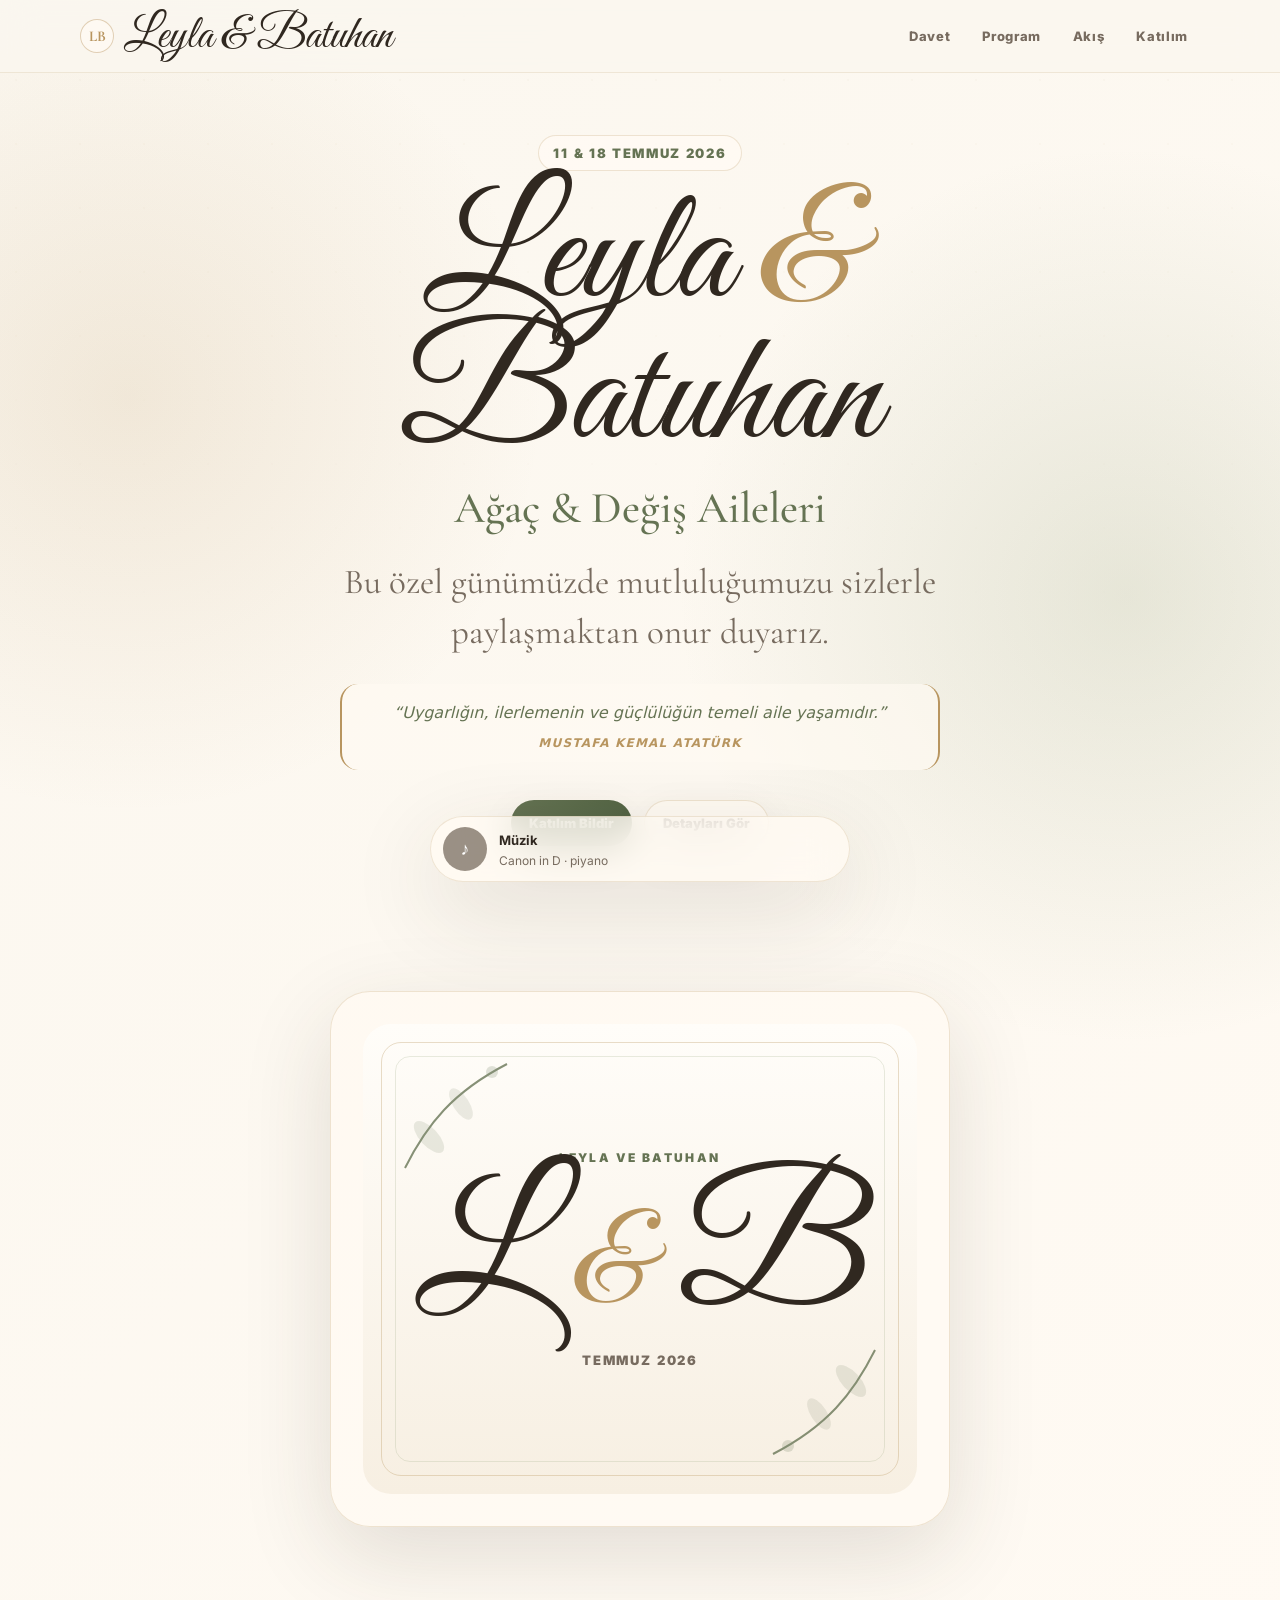
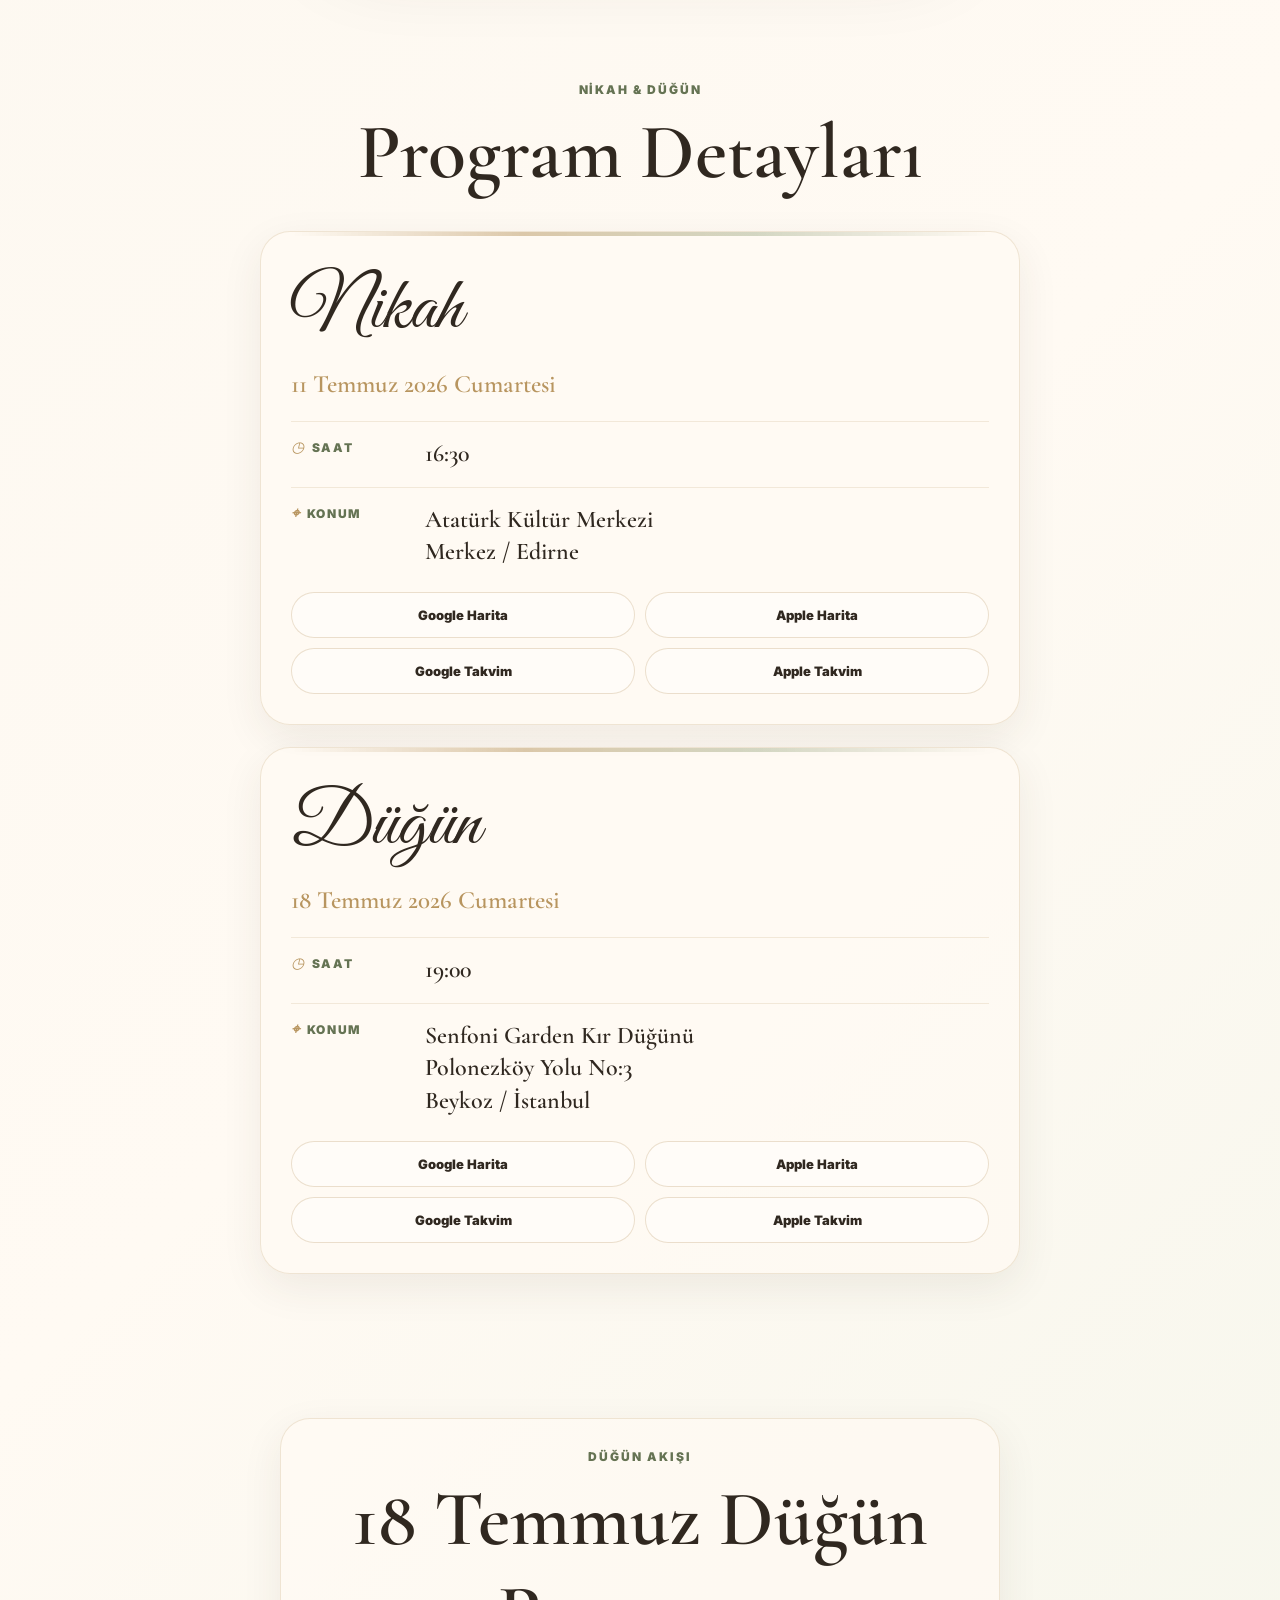
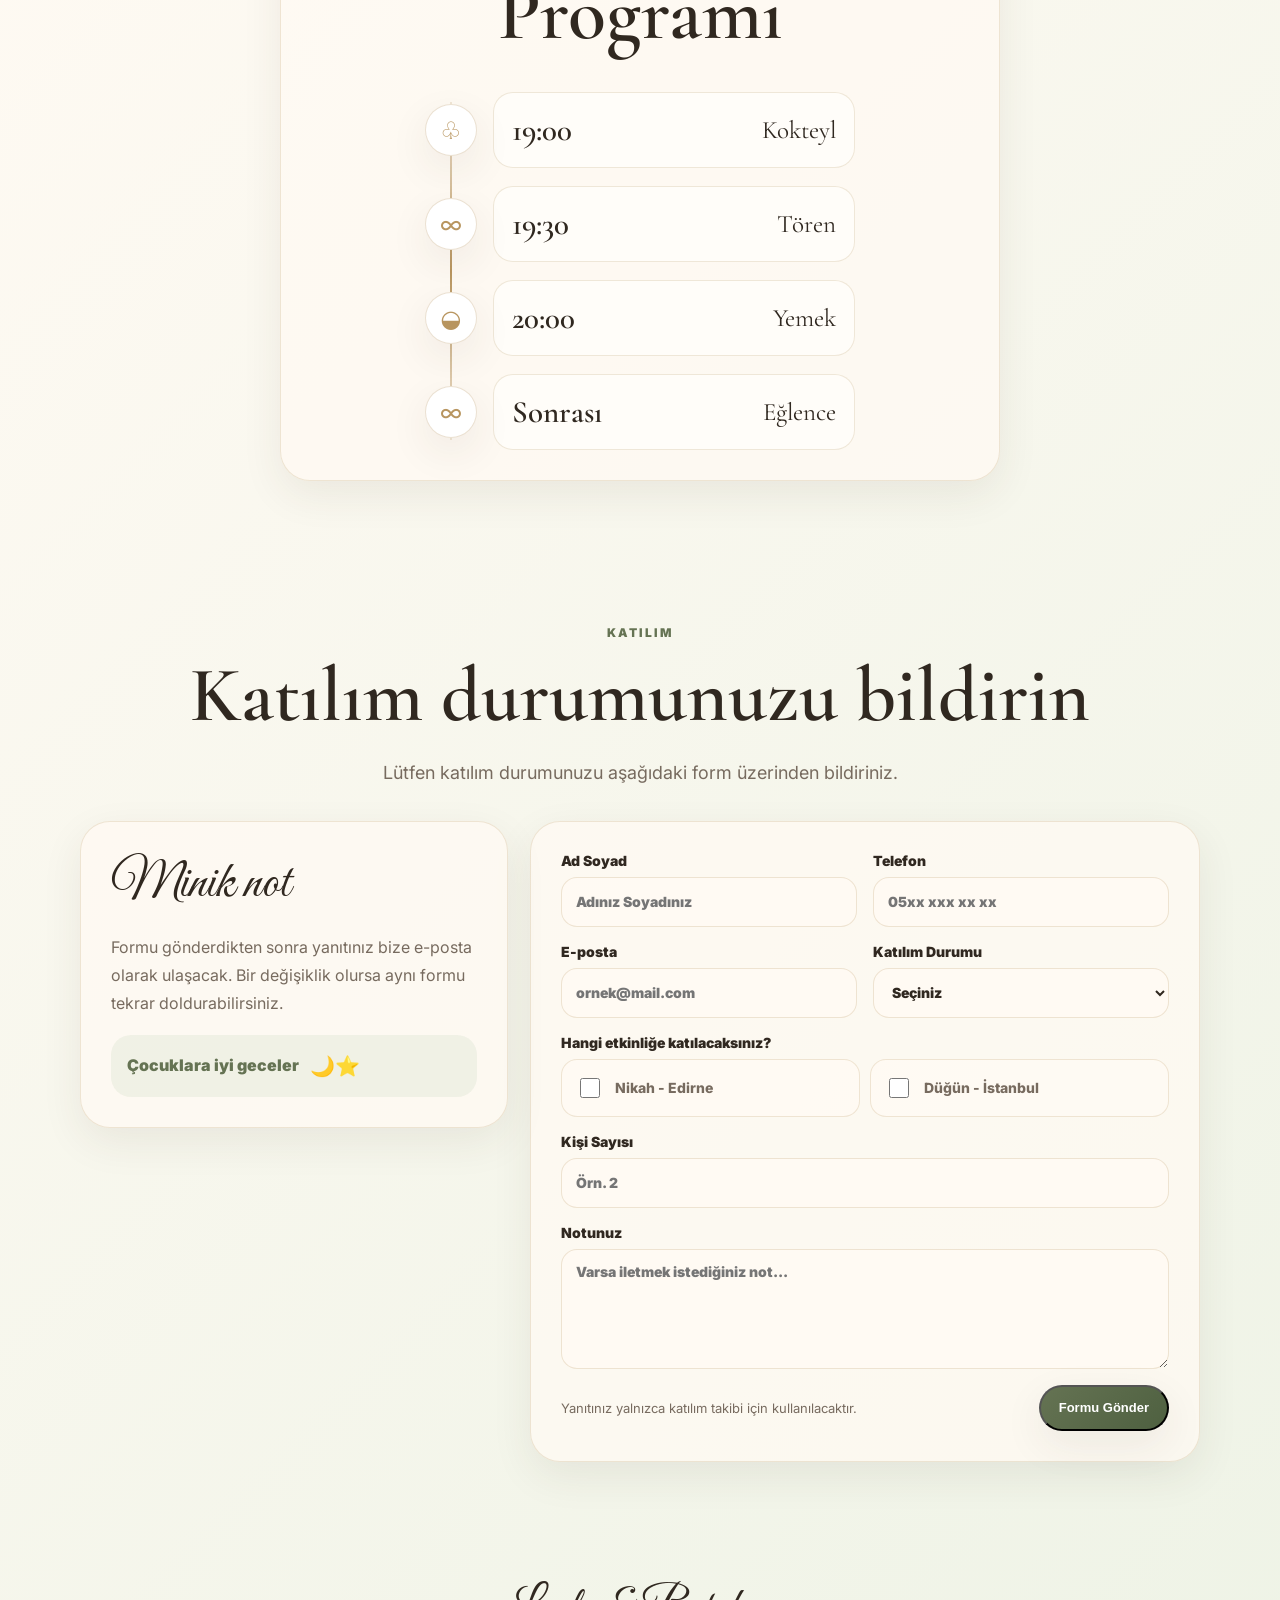
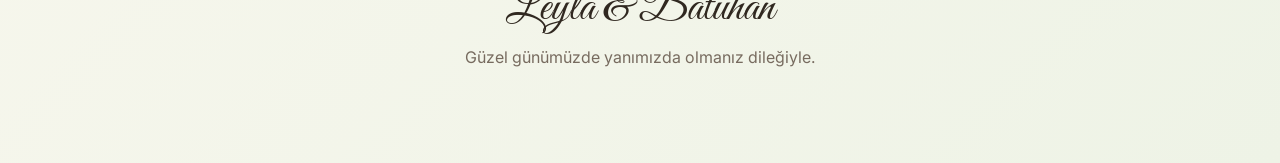
==== commit 5fc15d9c: "Split hero sections and refine elegant invitation layout" ====
--- a/index.html
+++ b/index.html
@@ -5,333 +5,23 @@
   <meta name="viewport" content="width=device-width, initial-scale=1" />
   <meta name="theme-color" content="#fbf7ef" />
   <meta name="description" content="Leyla & Batuhan düğün etkinlik sayfası: nikah, düğün ve katılım formu." />
-  <meta property="og:title" content="Leyla & Batuhan" />
-  <meta property="og:description" content="Nikah ve düğün bilgilerimiz, yol tarifi ve katılım formu." />
-  <meta property="og:type" content="website" />
   <title>Leyla & Batuhan | Düğün</title>
-
   <link rel="preconnect" href="https://fonts.googleapis.com" />
   <link rel="preconnect" href="https://fonts.gstatic.com" crossorigin />
   <link href="https://fonts.googleapis.com/css2?family=Great+Vibes&family=Cormorant+Garamond:wght@500;600;700&family=Inter:wght@400;500;600;700;800&display=swap" rel="stylesheet" />
-
   <style>
-    :root {
-      --ivory: #fffaf3;
-      --paper: #fbf7ef;
-      --warm: #f1e8da;
-      --champagne: #e4d1ad;
-      --gold: #b8955f;
-      --sage: #9eaa86;
-      --sage-soft: #dbe3cf;
-      --olive: #657353;
-      --ink: #302820;
-      --muted: #776b5f;
-      --white: #ffffff;
-      --shadow: 0 28px 90px rgba(60, 49, 38, 0.14);
-      --soft: 0 14px 42px rgba(60, 49, 38, 0.09);
-    }
-
-    * { box-sizing: border-box; }
-    html { scroll-behavior: smooth; }
-    body {
-      margin: 0;
-      min-height: 100vh;
-      color: var(--ink);
-      font-family: Inter, system-ui, -apple-system, BlinkMacSystemFont, "Segoe UI", sans-serif;
-      background:
-        radial-gradient(circle at 10% 2%, rgba(219, 227, 207, 0.72), transparent 28rem),
-        radial-gradient(circle at 90% 12%, rgba(228, 209, 173, 0.52), transparent 30rem),
-        linear-gradient(180deg, #fbf7ef 0%, #fffaf3 46%, #f3eadf 100%);
-      overflow-x: hidden;
-    }
-
-    body::before {
-      content: "";
-      position: fixed;
-      inset: 0;
-      pointer-events: none;
-      opacity: 0.42;
-      background-image:
-        linear-gradient(rgba(184,149,95,0.09) 1px, transparent 1px),
-        linear-gradient(90deg, rgba(184,149,95,0.07) 1px, transparent 1px);
-      background-size: 96px 96px;
-      mask-image: linear-gradient(to bottom, #000, transparent 70%);
-    }
-
-    a { color: inherit; }
-    .page { position: relative; z-index: 2; }
-    .wrap, .nav { width: min(1080px, calc(100% - 32px)); margin: 0 auto; }
-
-    .petals { position: fixed; inset: 0; pointer-events: none; overflow: hidden; z-index: 1; }
-    .petal {
-      position: absolute;
-      top: -10vh;
-      width: 12px;
-      height: 20px;
-      border-radius: 90% 10% 80% 20%;
-      background: linear-gradient(135deg, rgba(158,170,134,0.28), rgba(228,209,173,0.22));
-      animation: fall linear infinite;
-    }
-    .petal::after { content: ""; position: absolute; left: 6px; top: 3px; width: 1px; height: 15px; background: rgba(101,115,83,0.13); }
-    @keyframes fall { to { transform: translate3d(var(--drift), 112vh, 0) rotate(330deg); } }
-
-    .topbar {
-      position: sticky;
-      top: 0;
-      z-index: 10;
-      background: rgba(255,250,243,0.80);
-      backdrop-filter: blur(18px);
-      border-bottom: 1px solid rgba(184,149,95,0.18);
-    }
-    .nav { min-height: 72px; display: flex; align-items: center; justify-content: space-between; gap: 16px; }
-    .brand { display: flex; align-items: center; gap: 10px; color: var(--ink); text-decoration: none; font-family: "Great Vibes", "Cormorant Garamond", Georgia, serif; font-size: clamp(32px, 4vw, 44px); font-weight: 400; }
-    .brand-mark { width: 34px; height: 34px; display: grid; place-items: center; border-radius: 50%; border: 1px solid rgba(184,149,95,0.40); color: var(--gold); background: rgba(255,255,255,0.72); box-shadow: var(--soft); font-family: "Cormorant Garamond", Georgia, serif; font-size: 15px; font-weight: 700; letter-spacing: -0.02em; }
-    .nav-links { display: flex; align-items: center; gap: 8px; flex-wrap: wrap; justify-content: flex-end; }
-    .nav-links a { text-decoration: none; color: var(--muted); font-size: 13px; font-weight: 800; letter-spacing: 0.04em; padding: 10px 12px; border-radius: 999px; transition: 0.24s ease; }
-    .nav-links a:hover { color: var(--ink); background: rgba(228,209,173,0.28); }
-
-    .hero { min-height: calc(100vh - 72px); display: grid; align-items: center; padding: 70px 0; }
-    .hero-grid { display: grid; grid-template-columns: 1.02fr 0.98fr; align-items: center; gap: 46px; }
-    .eyebrow { display: inline-flex; margin: 0 0 18px; padding: 9px 14px; border-radius: 999px; color: var(--olive); background: rgba(255,255,255,0.72); border: 1px solid rgba(184,149,95,0.22); box-shadow: var(--soft); font-size: 13px; font-weight: 900; letter-spacing: 0.14em; text-transform: uppercase; }
-    h1, h2, h3 { margin: 0; color: var(--ink); }
-    h1 { font-family: "Great Vibes", "Cormorant Garamond", Georgia, serif; font-size: clamp(82px, 13vw, 152px); font-weight: 400; line-height: 0.90; letter-spacing: 0.01em; }
-    .amp { color: var(--gold); }
-    .lead { max-width: 660px; margin: 18px 0 0; color: var(--muted); font-size: clamp(17px, 2.4vw, 22px); line-height: 1.72; }
-    .invite-divider { position: relative; width: min(390px, 74%); height: 18px; margin: 18px 0 4px; }
-    .invite-divider::before, .invite-divider::after { content: ""; position: absolute; top: 50%; width: 43%; height: 1px; background: linear-gradient(90deg, transparent, rgba(184,149,95,0.75)); }
-    .invite-divider::before { left: 0; }
-    .invite-divider::after { right: 0; transform: scaleX(-1); }
-    .invite-divider span { position: absolute; left: 50%; top: 50%; width: 8px; height: 8px; border: 1px solid rgba(184,149,95,0.72); border-radius: 50%; transform: translate(-50%, -50%); background: var(--ivory); box-shadow: 0 0 0 5px rgba(255,250,243,0.92); }
-    .quote { max-width: 620px; margin: 28px 0 0; padding: 18px 20px; border-left: 2px solid var(--gold); border-radius: 0 18px 18px 0; background: rgba(255,255,255,0.62); color: var(--olive); box-shadow: var(--soft); line-height: 1.65; }
-    .quote strong { display: block; margin-top: 8px; color: var(--gold); font-size: 12px; letter-spacing: 0.10em; text-transform: uppercase; }
-    .actions { display: flex; flex-wrap: wrap; gap: 12px; margin-top: 32px; }
-    .btn { display: inline-flex; align-items: center; justify-content: center; min-height: 48px; padding: 14px 20px; border-radius: 999px; text-decoration: none; font: inherit; font-size: 14px; font-weight: 900; letter-spacing: 0.02em; cursor: pointer; box-shadow: var(--soft); transition: transform 0.25s ease, box-shadow 0.25s ease, background 0.25s ease; }
-    .btn:hover { transform: translateY(-2px); box-shadow: 0 18px 42px rgba(60,49,38,0.13); }
-    .btn-primary { color: #fff; background: linear-gradient(135deg, var(--olive), #4f5e43); border: 1px solid rgba(101,115,83,0.45); }
-    .btn-light { color: var(--ink); background: rgba(255,255,255,0.72); border: 1px solid rgba(184,149,95,0.26); }
-
-    .hero-card { min-height: 604px; position: relative; padding: 26px; border-radius: 38px; border: 1px solid rgba(184,149,95,0.24); background: rgba(255,255,255,0.58); box-shadow: var(--shadow); overflow: hidden; }
-    .invitation-card { position: relative; min-height: 552px; height: 100%; display: grid; place-items: center; text-align: center; border-radius: 28px; background: linear-gradient(180deg, rgba(255,250,243,0.96), rgba(251,247,239,0.86)); overflow: hidden; }
-    .invitation-card::before { content: ""; position: absolute; inset: 18px; border: 1px solid rgba(184,149,95,0.28); border-radius: 22px; pointer-events: none; }
-    .invitation-card::after { content: ""; position: absolute; inset: 29px; border: 1px solid rgba(158,170,134,0.22); border-radius: 17px; pointer-events: none; }
-    .corner { position: absolute; width: 148px; height: 148px; opacity: 0.62; pointer-events: none; }
-    .corner::before, .corner::after { content: ""; position: absolute; border: 1.7px solid rgba(101,115,83,0.36); border-left: 0; border-bottom: 0; border-radius: 70% 10% 70% 10%; transform: rotate(-35deg); }
-    .corner::before { width: 92px; height: 32px; top: 34px; left: 24px; }
-    .corner::after { width: 68px; height: 26px; top: 72px; left: 56px; opacity: 0.75; }
-    .corner.tl { top: 18px; left: 18px; }
-    .corner.br { right: 18px; bottom: 18px; transform: rotate(180deg); }
-    .monogram { position: relative; z-index: 2; padding: 40px 28px 54px; width: min(100%, 450px); }
-    .monogram .small-title { color: var(--olive); font-size: 12px; font-weight: 900; letter-spacing: 0.22em; text-transform: uppercase; margin-bottom: 18px; }
-    .letters { display: flex; align-items: center; justify-content: center; gap: clamp(8px, 2vw, 18px); width: 100%; font-family: "Great Vibes", "Cormorant Garamond", Georgia, serif; font-size: clamp(104px, 13vw, 160px); color: var(--ink); line-height: 0.9; }
-    .letters .initial { min-width: 0.45em; text-align: center; }
-    .letters .amp-card { color: var(--gold); font-size: 0.66em; transform: translateY(1px); }
-    .date { margin-top: 14px; color: var(--earth); font-size: 13px; font-weight: 900; letter-spacing: 0.18em; text-transform: uppercase; }
-    .mini-ornament { width: 160px; height: 20px; margin: 18px auto 0; position: relative; }
-    .mini-ornament::before, .mini-ornament::after { content: ""; position: absolute; top: 50%; width: 68px; height: 1px; background: rgba(184,149,95,0.58); }
-    .mini-ornament::before { left: 0; }
-    .mini-ornament::after { right: 0; }
-    .mini-ornament span { position: absolute; left: 50%; top: 50%; width: 6px; height: 6px; transform: translate(-50%, -50%) rotate(45deg); background: rgba(184,149,95,0.75); }
-    .countdown { position: absolute; left: 26px; right: 26px; bottom: 26px; z-index: 3; display: grid; grid-template-columns: repeat(4, 1fr); gap: 10px; }
-    .count-box { padding: 14px 8px; border-radius: 18px; background: rgba(255,255,255,0.82); border: 1px solid rgba(184,149,95,0.18); text-align: center; backdrop-filter: blur(10px); }
-    .count-box strong { display: block; font-family: "Cormorant Garamond", Georgia, serif; font-size: clamp(28px, 4vw, 38px); color: var(--olive); line-height: 1; }
-    .count-box span { display: block; margin-top: 3px; color: var(--muted); font-size: 12px; font-weight: 900; letter-spacing: 0.06em; text-transform: uppercase; }
-
-    .section { padding: 76px 0; }
-    .event-grid { display: grid; grid-template-columns: 1fr; gap: 18px; max-width: 760px; margin: 0 auto; }
-    .card { border: 1px solid rgba(184,149,95,0.20); border-radius: 30px; background: rgba(255,255,255,0.70); box-shadow: var(--soft); backdrop-filter: blur(18px); }
-    .event-card, .note-card, .form-card { padding: 30px; }
-    .event-card { position: relative; overflow: hidden; background: linear-gradient(135deg, rgba(255,255,255,0.88), rgba(251,247,239,0.74)); }
-    .event-card::before { content: ""; position: absolute; left: 30px; right: 30px; top: 0; height: 4px; border-radius: 0 0 999px 999px; background: linear-gradient(90deg, transparent, rgba(184,149,95,0.45), rgba(158,170,134,0.42), transparent); }
-    .event-card h3 { position: relative; font-family: "Great Vibes", "Cormorant Garamond", Georgia, serif; font-size: clamp(48px, 6vw, 70px); font-weight: 400; color: var(--ink); letter-spacing: 0.01em; }
-    .event-date { margin: 12px 0 22px; color: var(--earth); font-family: "Cormorant Garamond", Georgia, serif; font-size: 24px; font-weight: 600; }
-    .event-lines { display: grid; gap: 18px; color: var(--muted); }
-    .event-line { display: grid; grid-template-columns: 112px 1fr; gap: 18px; align-items: baseline; padding-top: 16px; border-top: 1px solid rgba(184,149,95,0.18); }
-    .event-line span:first-child { color: var(--olive); font-size: 12px; font-weight: 900; letter-spacing: 0.14em; text-transform: uppercase; }
-    .event-line strong { color: var(--ink); font-family: "Cormorant Garamond", Georgia, serif; font-size: 24px; font-weight: 600; line-height: 1.35; }
-    .event-actions { display: grid; grid-template-columns: repeat(2, minmax(0, 1fr)); gap: 10px; margin-top: 24px; }
-    .action-link { display: inline-flex; align-items: center; justify-content: center; min-height: 44px; padding: 11px 14px; border-radius: 999px; border: 1px solid rgba(184,149,95,0.28); background: rgba(255,255,255,0.72); color: var(--ink); text-decoration: none; font-size: 13px; font-weight: 900; letter-spacing: 0.02em; transition: 0.22s ease; }
-    .action-link:hover { transform: translateY(-1px); background: rgba(251,247,239,0.92); border-color: rgba(184,149,95,0.48); }
-
-    .heading { text-align: center; margin-bottom: 34px; }
-    .small { color: var(--olive); font-size: 13px; font-weight: 900; letter-spacing: 0.16em; text-transform: uppercase; margin-bottom: 12px; }
-    h2 { font-size: clamp(44px, 7vw, 78px); letter-spacing: -0.02em; font-family: "Cormorant Garamond", Georgia, serif; font-weight: 600; }
-    .heading p { max-width: 720px; margin: 18px auto 0; color: var(--muted); font-size: 18px; line-height: 1.7; }
-    .rsvp-grid { display: grid; grid-template-columns: 0.78fr 1.22fr; gap: 22px; align-items: start; }
-    .note-card { position: sticky; top: 96px; }
-    .note-card h3 { font-family: "Great Vibes", "Cormorant Garamond", Georgia, serif; font-weight: 400; font-size: 50px; margin-bottom: 14px; color: var(--ink); }
-    .note-card p { color: var(--muted); line-height: 1.75; margin: 0 0 16px; }
-    .mini-note { margin-top: 18px; padding: 16px; border-radius: 20px; color: var(--olive); background: rgba(219,227,207,0.34); font-weight: 900; line-height: 1.5; }
-
-    form { display: grid; gap: 16px; }
-    .field-grid { display: grid; grid-template-columns: repeat(2, minmax(0, 1fr)); gap: 16px; }
-    label, legend { color: var(--ink); font-size: 14px; font-weight: 900; }
-    label { display: grid; gap: 8px; }
-    fieldset { border: 0; padding: 0; margin: 0; }
-    legend { padding: 0; margin: 0 0 8px; }
-    input, select, textarea { width: 100%; min-height: 50px; border: 1px solid rgba(184,149,95,0.24); border-radius: 16px; padding: 13px 14px; color: var(--ink); background: rgba(255,250,243,0.82); font: inherit; outline: none; transition: 0.2s ease; }
-    textarea { min-height: 120px; resize: vertical; }
-    input:focus, select:focus, textarea:focus { border-color: var(--gold); background: #fff; box-shadow: 0 0 0 4px rgba(184,149,95,0.14); }
-    .checkbox-group { display: grid; grid-template-columns: repeat(2, minmax(0, 1fr)); gap: 10px; }
-    .check-card { min-height: 58px; display: flex; align-items: center; gap: 12px; padding: 14px; border: 1px solid rgba(184,149,95,0.22); border-radius: 16px; color: var(--muted); background: rgba(255,250,243,0.70); font-weight: 800; cursor: pointer; user-select: none; transition: 0.2s ease; }
-    .check-card:hover { border-color: rgba(184,149,95,0.48); background: rgba(255,255,255,0.90); }
-    .check-card input { width: 20px; height: 20px; min-height: auto; accent-color: var(--olive); flex: 0 0 auto; }
-    .form-footer { display: flex; align-items: center; justify-content: space-between; gap: 14px; flex-wrap: wrap; margin-top: 4px; }
-    .privacy { max-width: 430px; margin: 0; color: var(--muted); font-size: 13px; line-height: 1.55; }
-
-    .sound-toggle { position: fixed; right: 18px; bottom: 18px; z-index: 20; width: 52px; height: 52px; border-radius: 999px; border: 1px solid rgba(184,149,95,0.38); color: #fff; background: rgba(101,115,83,0.88); box-shadow: var(--shadow); cursor: pointer; font-size: 20px; display: grid; place-items: center; backdrop-filter: blur(12px); }
-    .sound-toggle.off { background: rgba(119,107,95,0.72); }
-    .footer { padding: 46px 16px 58px; color: var(--muted); text-align: center; }
-    .footer .names { margin-bottom: 10px; color: var(--ink); font-family: "Great Vibes", "Cormorant Garamond", Georgia, serif; font-size: 44px; }
-    .reveal { opacity: 0; transform: translateY(20px); transition: opacity 0.7s ease, transform 0.7s ease; }
-    .reveal.visible { opacity: 1; transform: translateY(0); }
-
-    @media (max-width: 920px) {
-      .nav { align-items: flex-start; flex-direction: column; padding: 14px 0; }
-      .nav-links { justify-content: flex-start; }
-      .nav-links a { padding: 8px 10px; }
-      .hero-grid, .rsvp-grid { grid-template-columns: 1fr; }
-      .hero { min-height: auto; padding-top: 48px; }
-      .hero-card, .invitation-card { min-height: 520px; }
-      .note-card { position: static; }
-    }
-    @media (max-width: 620px) {
-      .section { padding: 58px 0; }
-      .actions, .form-footer { align-items: stretch; flex-direction: column; }
-      .btn { width: 100%; }
-      .hero-card, .invitation-card { min-height: 468px; }
-      .letters { font-size: 96px; }
-      .countdown { grid-template-columns: repeat(2, 1fr); }
-      .field-grid, .checkbox-group, .event-actions { grid-template-columns: 1fr; }
-      .event-line { grid-template-columns: 1fr; gap: 6px; }
-      .event-card, .form-card, .note-card { padding: 22px; }
-      .sound-toggle { right: 14px; bottom: 14px; width: 48px; height: 48px; }
-    }
-    @media (prefers-reduced-motion: reduce) { *, *::before, *::after { animation-duration: 0.001ms !important; animation-iteration-count: 1 !important; scroll-behavior: auto !important; transition-duration: 0.001ms !important; } }
+    :root{--ivory:#fffaf3;--paper:#fbf7ef;--warm:#f1e8da;--champagne:#e4d1ad;--gold:#b8955f;--sage:#9eaa86;--sage-soft:#dbe3cf;--olive:#657353;--ink:#302820;--muted:#776b5f;--white:#ffffff;--shadow:0 28px 90px rgba(60,49,38,.14);--soft:0 14px 42px rgba(60,49,38,.08)}
+    *{box-sizing:border-box}html{scroll-behavior:smooth}body{margin:0;color:var(--ink);font-family:Inter,system-ui,sans-serif;background:radial-gradient(circle at 10% 8%,rgba(184,149,95,.16),transparent 26rem),radial-gradient(circle at 88% 12%,rgba(158,170,134,.24),transparent 28rem),linear-gradient(135deg,var(--paper) 0%,var(--ivory) 48%,#eef3e6 100%);overflow-x:hidden}body:before{content:"";position:fixed;inset:0;pointer-events:none;opacity:.28;background-image:radial-gradient(circle at 16px 16px,rgba(184,149,95,.13) 1px,transparent 1.6px);background-size:64px 64px;mask-image:linear-gradient(to bottom,#000,transparent 76%)}a{color:inherit}.wrap,.nav{width:min(1120px,calc(100% - 32px));margin:0 auto}.page{position:relative;z-index:2}.topbar{position:sticky;top:0;z-index:20;background:rgba(251,247,239,.80);border-bottom:1px solid rgba(184,149,95,.18);backdrop-filter:blur(18px)}.nav{min-height:72px;display:flex;align-items:center;justify-content:space-between;gap:16px}.brand{display:flex;align-items:center;gap:10px;text-decoration:none;color:var(--ink);font-family:"Great Vibes","Cormorant Garamond",serif;font-size:clamp(32px,4vw,46px)}.brand-mark{width:34px;height:34px;display:grid;place-items:center;border-radius:50%;border:1px solid rgba(184,149,95,.42);color:var(--gold);background:rgba(255,250,243,.78);font-family:"Cormorant Garamond",serif;font-size:15px;font-weight:700}.nav-links{display:flex;gap:8px;flex-wrap:wrap}.nav-links a{text-decoration:none;color:var(--muted);font-size:13px;font-weight:800;letter-spacing:.05em;padding:10px 12px;border-radius:999px}.nav-links a:hover{background:rgba(228,209,173,.25);color:var(--ink)}
+    .hero{min-height:calc(100vh - 72px);display:grid;align-items:center;padding:62px 0}.hero-inner{text-align:center;max-width:880px;margin:0 auto}.eyebrow{display:inline-flex;padding:9px 14px;border:1px solid rgba(184,149,95,.24);border-radius:999px;background:rgba(255,250,243,.76);color:var(--olive);font-size:13px;font-weight:900;letter-spacing:.13em;text-transform:uppercase}.hero h1{margin:18px 0 0;font-family:"Great Vibes","Cormorant Garamond",serif;font-weight:400;font-size:clamp(86px,14vw,160px);line-height:.88}.hero h1 span{color:var(--gold)}.family{margin:10px 0 0;font-family:"Cormorant Garamond",serif;font-size:clamp(28px,4vw,44px);font-weight:500;color:var(--olive)}.lead{max-width:620px;margin:22px auto 0;color:var(--muted);font-family:"Cormorant Garamond",serif;font-size:clamp(24px,3.2vw,35px);line-height:1.45}.quote{max-width:600px;margin:26px auto 0;padding:16px 18px;border-left:2px solid var(--gold);border-right:2px solid var(--gold);border-radius:18px;background:rgba(255,250,243,.62);color:var(--olive);font-style:italic;line-height:1.65}.quote strong{display:block;margin-top:8px;color:var(--gold);font-size:12px;letter-spacing:.1em;text-transform:uppercase}.actions{display:flex;justify-content:center;gap:12px;flex-wrap:wrap;margin-top:30px}.btn,.action-link{display:inline-flex;align-items:center;justify-content:center;min-height:46px;border-radius:999px;padding:13px 18px;text-decoration:none;font-size:13px;font-weight:900;box-shadow:var(--soft);transition:.22s}.btn:hover,.action-link:hover{transform:translateY(-1px)}.btn-primary{background:linear-gradient(135deg,var(--olive),#4e6040);color:#fff}.btn-light{background:rgba(255,250,243,.78);border:1px solid rgba(184,149,95,.24);color:var(--ink)}
+    .monogram-section{min-height:78vh;display:grid;align-items:center;padding:64px 0}.monogram-card{max-width:620px;margin:0 auto;position:relative;padding:32px;border:1px solid rgba(184,149,95,.24);border-radius:40px;background:rgba(255,250,243,.72);box-shadow:var(--shadow)}.invitation-card{position:relative;min-height:470px;border-radius:28px;background:linear-gradient(180deg,#fffdf9,#f7efe2);display:grid;place-items:center;text-align:center;overflow:hidden}.invitation-card:before{content:"";position:absolute;inset:18px;border:1px solid rgba(184,149,95,.32);border-radius:20px}.invitation-card:after{content:"";position:absolute;inset:32px;border:1px solid rgba(158,170,134,.24);border-radius:15px}.corner{position:absolute;width:150px;height:150px;color:var(--olive);opacity:.78}.corner.tl{left:18px;top:18px}.corner.br{right:18px;bottom:18px;transform:rotate(180deg)}.corner svg{width:100%;height:100%}.mono{position:relative;z-index:2}.mono small{display:block;color:var(--olive);font-size:12px;font-weight:900;letter-spacing:.2em;text-transform:uppercase}.lb{font-family:"Great Vibes",serif;font-size:clamp(110px,16vw,178px);line-height:.86;margin-top:16px}.lb span{color:var(--gold);font-size:.7em}.mono-date{margin-top:18px;color:var(--muted);font-size:13px;font-weight:900;letter-spacing:.14em;text-transform:uppercase}
+    .section{padding:72px 0}.head{text-align:center;margin-bottom:32px}.head .mini{color:var(--olive);font-size:12px;font-weight:900;letter-spacing:.16em;text-transform:uppercase}.head h2{margin:8px 0 0;font-family:"Cormorant Garamond",serif;font-size:clamp(44px,7vw,78px);font-weight:600}.head p{max-width:720px;margin:16px auto 0;color:var(--muted);font-size:18px;line-height:1.7}.event-list{display:grid;gap:22px;max-width:760px;margin:0 auto}.card,.program,.note-card,.form-card{border:1px solid rgba(184,149,95,.22);border-radius:30px;background:rgba(255,250,243,.74);box-shadow:var(--soft)}.card{position:relative;overflow:hidden;padding:30px}.card:before{content:"";position:absolute;left:30px;right:30px;top:0;height:4px;border-radius:0 0 999px 999px;background:linear-gradient(90deg,transparent,rgba(184,149,95,.5),rgba(158,170,134,.45),transparent)}.card h3{margin:0;font-family:"Great Vibes",serif;font-weight:400;font-size:clamp(54px,7vw,76px)}.event-date{margin:12px 0 22px;color:var(--gold);font-family:"Cormorant Garamond",serif;font-size:25px;font-weight:600}.event-lines{display:grid;gap:16px}.event-line{display:grid;grid-template-columns:118px 1fr;gap:16px;padding-top:16px;border-top:1px solid rgba(184,149,95,.18);align-items:start}.event-line span:first-child{color:var(--olive);font-size:12px;font-weight:900;letter-spacing:.14em;text-transform:uppercase}.event-line .label-icon{font-size:15px;margin-right:6px;color:var(--gold)}.event-line strong{font-family:"Cormorant Garamond",serif;font-size:24px;font-weight:600;line-height:1.35}.event-actions{display:grid;grid-template-columns:repeat(2,minmax(0,1fr));gap:10px;margin-top:24px}.action-link{border:1px solid rgba(184,149,95,.28);background:rgba(255,253,249,.78);color:var(--ink);box-shadow:none}.program{max-width:720px;margin:0 auto;padding:30px}.flow{max-width:430px;margin:24px auto 0;display:grid;gap:18px;position:relative}.flow:before{content:"";position:absolute;top:10px;bottom:10px;left:25px;width:1.5px;background:linear-gradient(rgba(184,149,95,.2),var(--gold),rgba(184,149,95,.2))}.step{display:grid;grid-template-columns:52px 1fr;gap:16px;align-items:center}.dot{z-index:1;width:52px;height:52px;border-radius:50%;display:grid;place-items:center;background:#fff;border:1px solid rgba(184,149,95,.28);box-shadow:var(--soft);color:var(--gold);font-size:24px}.flow-card{min-height:76px;border:1px solid rgba(184,149,95,.22);border-radius:20px;background:#fffdf9;padding:14px 18px;display:flex;align-items:center;justify-content:space-between;gap:14px}.time,.program-name{font-family:"Cormorant Garamond",serif}.time{font-size:31px;font-weight:600}.program-name{font-size:25px}.rsvp-grid{display:grid;grid-template-columns:.78fr 1.22fr;gap:22px;align-items:start}.note-card,.form-card{padding:30px}.note-card{position:sticky;top:96px}.note-card h3{font-family:"Great Vibes",serif;font-size:52px;font-weight:400;margin:0 0 14px}.note-card p{color:var(--muted);line-height:1.75}.mini-note{margin-top:18px;padding:16px;border-radius:20px;background:rgba(219,227,207,.38);color:var(--olive);font-weight:900;line-height:1.5}.sleep-emoji{display:inline-flex;margin-left:8px;font-size:20px;vertical-align:-2px}form{display:grid;gap:16px}.field-grid{display:grid;grid-template-columns:repeat(2,minmax(0,1fr));gap:16px}label,legend{color:var(--ink);font-size:14px;font-weight:900}label{display:grid;gap:8px}fieldset{border:0;padding:0;margin:0}legend{padding:0;margin:0 0 8px}input,select,textarea{width:100%;min-height:50px;border:1px solid rgba(184,149,95,.24);border-radius:16px;padding:13px 14px;color:var(--ink);background:rgba(255,250,243,.82);font:inherit;outline:none}textarea{min-height:120px;resize:vertical}.checkbox-group{display:grid;grid-template-columns:repeat(2,minmax(0,1fr));gap:10px}.check-card{min-height:58px;display:flex;align-items:center;gap:12px;padding:14px;border:1px solid rgba(184,149,95,.22);border-radius:16px;color:var(--muted);background:rgba(255,250,243,.70);font-weight:800}.check-card input{width:20px;height:20px;min-height:auto;accent-color:var(--olive)}.form-footer{display:flex;align-items:center;justify-content:space-between;gap:14px;flex-wrap:wrap}.privacy{max-width:430px;margin:0;color:var(--muted);font-size:13px;line-height:1.55}.music-dock{position:fixed;left:50%;bottom:18px;transform:translateX(-50%);z-index:30;display:flex;align-items:center;gap:12px;min-width:min(420px,calc(100% - 32px));padding:10px 12px;border:1px solid rgba(184,149,95,.22);border-radius:999px;background:rgba(255,250,243,.78);box-shadow:var(--shadow);backdrop-filter:blur(18px)}.sound-toggle{width:44px;height:44px;border:0;border-radius:50%;background:linear-gradient(135deg,var(--olive),#4e6040);color:#fff;font-size:18px}.sound-toggle.off{background:rgba(116,103,91,.72)}.music-copy strong{font-size:13px}.music-copy span{font-size:12px;color:var(--muted)}.footer{padding:46px 16px 96px;text-align:center;color:var(--muted)}.footer .names-footer{font-family:"Great Vibes",serif;font-size:46px;color:var(--ink);margin-bottom:10px}.reveal{opacity:0;transform:translateY(20px);transition:.7s}.reveal.visible{opacity:1;transform:none}@media(max-width:980px){.nav{align-items:flex-start;flex-direction:column;padding:14px 0}.hero{min-height:auto}.monogram-section{min-height:auto}.rsvp-grid{grid-template-columns:1fr}.note-card{position:static}}@media(max-width:680px){.actions,.form-footer{flex-direction:column;align-items:stretch}.btn{width:100%}.event-line{grid-template-columns:1fr;gap:6px}.event-actions,.field-grid,.checkbox-group{grid-template-columns:1fr}.flow-card{align-items:flex-start;flex-direction:column}.music-dock{bottom:12px}}
   </style>
-</head>
-<body>
-  <div class="petals" aria-hidden="true" id="petals"></div>
-
-  <audio id="wedding-audio" autoplay loop preload="auto" playsinline>
-    <source src="https://upload.wikimedia.org/wikipedia/commons/transcoded/6/62/Pachelbel%27s_Canon.ogg/Pachelbel%27s_Canon.ogg.mp3" type="audio/mpeg" />
-    <source src="https://upload.wikimedia.org/wikipedia/commons/6/62/Pachelbel%27s_Canon.ogg" type="audio/ogg" />
-  </audio>
-  <button class="sound-toggle off" id="sound-toggle" type="button" aria-label="Müziği aç/kapat">♪</button>
-
-  <div class="page">
-    <header class="topbar">
-      <nav class="nav" aria-label="Sayfa menüsü">
-        <a class="brand" href="#top" aria-label="Leyla ve Batuhan ana sayfa"><span class="brand-mark">LB</span><span>Leyla & Batuhan</span></a>
-        <div class="nav-links"><a href="#program">Program</a><a href="#katilim">Katılım</a></div>
-      </nav>
-    </header>
-
-    <main id="top">
-      <section class="hero">
-        <div class="wrap hero-grid">
-          <div class="reveal">
-            <p class="eyebrow">11 & 18 Temmuz 2026</p>
-            <h1>Leyla <span class="amp">&</span><br />Batuhan</h1>
-            <div class="invite-divider" aria-hidden="true"><span></span></div>
-            <p class="lead">Hayatımızın en güzel günlerinde yanımızda olmanızdan mutluluk duyarız. Nikah ve düğün detaylarını, yol tariflerini ve katılım formunu bu sayfada topladık.</p>
-            <div class="quote">“Uygarlığın, ilerlemenin ve güçlülüğün temeli, aile yaşamıdır.”<strong>Mustafa Kemal Atatürk</strong></div>
-            <div class="actions"><a class="btn btn-primary" href="#katilim">Katılım Bildir</a><a class="btn btn-light" href="#program">Programı Gör</a></div>
-          </div>
-
-          <aside class="hero-card reveal" aria-label="Düğün geri sayımı">
-            <div class="invitation-card">
-              <div class="corner tl"></div><div class="corner br"></div>
-              <div class="monogram">
-                <div class="small-title">Leyla ve Batuhan</div>
-                <div class="letters"><span class="initial">L</span><span class="amp-card">&</span><span class="initial">B</span></div>
-                <div class="mini-ornament"><span></span></div>
-                <div class="date">Temmuz 2026</div>
-              </div>
-            </div>
-            <div class="countdown" id="countdown"><div class="count-box"><strong id="days">--</strong><span>Gün</span></div><div class="count-box"><strong id="hours">--</strong><span>Saat</span></div><div class="count-box"><strong id="minutes">--</strong><span>Dakika</span></div><div class="count-box"><strong id="seconds">--</strong><span>Saniye</span></div></div>
-          </aside>
-        </div>
-      </section>
-
-      <section class="section wrap" id="program">
-        <div class="event-grid">
-          <article class="card event-card reveal">
-            <h3>Nikah</h3>
-            <div class="event-date">11 Temmuz 2026 Cumartesi</div>
-            <div class="event-lines"><div class="event-line"><span>Saat</span><strong>16:30</strong></div><div class="event-line"><span>Konum</span><strong>Edirne Atatürk Kültür Merkezi</strong></div></div>
-            <div class="event-actions">
-              <a class="action-link" target="_blank" rel="noopener" href="https://www.google.com/maps/search/?api=1&query=Edirne%20Atat%C3%BCrk%20K%C3%BClt%C3%BCr%20Merkezi">Google Harita</a>
-              <a class="action-link" target="_blank" rel="noopener" href="https://maps.apple.com/?q=Edirne%20Atat%C3%BCrk%20K%C3%BClt%C3%BCr%20Merkezi">Apple Harita</a>
-              <a class="action-link" target="_blank" rel="noopener" href="https://calendar.google.com/calendar/render?action=TEMPLATE&text=Leyla%20%26%20Batuhan%20Nikah&dates=20260711T133000Z/20260711T143000Z&details=Leyla%20%26%20Batuhan%20nikah%20t%C3%B6reni&location=Edirne%20Atat%C3%BCrk%20K%C3%BClt%C3%BCr%20Merkezi">Google Takvim</a>
-              <a class="action-link" href="/nikah.ics">Apple Takvim</a>
-            </div>
-          </article>
-
-          <article class="card event-card reveal">
-            <h3>Düğün</h3>
-            <div class="event-date">18 Temmuz 2026 Cumartesi</div>
-            <div class="event-lines"><div class="event-line"><span>Saat</span><strong>19:00</strong></div><div class="event-line"><span>Konum</span><strong>Senfoni Garden Kır Düğünü, Polonezköy / İstanbul</strong></div></div>
-            <div class="event-actions">
-              <a class="action-link" target="_blank" rel="noopener" href="https://www.google.com/maps/search/?api=1&query=Senfoni%20Garden%20K%C4%B1r%20D%C3%BC%C4%9F%C3%BCn%C3%BC%20Polonezk%C3%B6y%20%C4%B0stanbul">Google Harita</a>
-              <a class="action-link" target="_blank" rel="noopener" href="https://maps.apple.com/?q=Senfoni%20Garden%20K%C4%B1r%20D%C3%BC%C4%9F%C3%BCn%C3%BC%20Polonezk%C3%B6y%20%C4%B0stanbul">Apple Harita</a>
-              <a class="action-link" target="_blank" rel="noopener" href="https://calendar.google.com/calendar/render?action=TEMPLATE&text=Leyla%20%26%20Batuhan%20D%C3%BC%C4%9F%C3%BCn&dates=20260718T160000Z/20260718T210000Z&details=Leyla%20%26%20Batuhan%20k%C4%B1r%20d%C3%BC%C4%9F%C3%BCn%C3%BC&location=Senfoni%20Garden%20K%C4%B1r%20D%C3%BC%C4%9F%C3%BCn%C3%BC%2C%20Polonezk%C3%B6y%2C%20%C4%B0stanbul">Google Takvim</a>
-              <a class="action-link" href="/dugun.ics">Apple Takvim</a>
-            </div>
-          </article>
-        </div>
-      </section>
-
-      <section class="section wrap" id="katilim">
-        <div class="heading reveal"><div class="small">Katılım</div><h2>Katılım durumunuzu bildirin</h2><p>Davetli sayısını netleştirebilmemiz için formu doldurmanız bizim için çok değerli.</p></div>
-        <div class="rsvp-grid">
-          <aside class="card note-card reveal"><h3>Minik not</h3><p>Formu gönderdikten sonra yanıtınız bize e-posta olarak ulaşacak. Bir değişiklik olursa aynı formu tekrar doldurabilirsiniz.</p><div class="mini-note">Çocuklara iyi geceler ♡</div></aside>
-          <div class="card form-card reveal">
-            <form action="https://formsubmit.co/info@batuhandegis.com" method="POST">
-              <input type="hidden" name="_subject" value="Yeni düğün katılım bildirimi" />
-              <input type="hidden" name="_template" value="table" />
-              <input type="hidden" name="_captcha" value="false" />
-              <input type="hidden" name="_next" value="https://batuhandegis.com/tesekkurler.html" />
-              <input type="text" name="_honey" style="display:none" tabindex="-1" autocomplete="off" />
-              <div class="field-grid"><label>Ad Soyad<input type="text" name="Ad Soyad" placeholder="Adınız Soyadınız" required /></label><label>Telefon<input type="tel" name="Telefon" placeholder="05xx xxx xx xx" /></label></div>
-              <div class="field-grid"><label>E-posta<input type="email" name="_replyto" placeholder="ornek@mail.com" /></label><label>Katılım Durumu<select name="Katılım Durumu" required><option value="" selected disabled>Seçiniz</option><option>Katılıyorum</option><option>Katılamıyorum</option><option>Henüz net değil</option></select></label></div>
-              <fieldset><legend>Hangi etkinliğe katılacaksınız?</legend><div class="checkbox-group"><label class="check-card" for="event-nikah"><input id="event-nikah" type="checkbox" name="Etkinlik" value="Nikah - Edirne" /> <span>Nikah - Edirne</span></label><label class="check-card" for="event-dugun"><input id="event-dugun" type="checkbox" name="Etkinlik" value="Düğün - İstanbul" /> <span>Düğün - İstanbul</span></label></div></fieldset>
-              <label>Kişi Sayısı<input type="number" name="Kişi Sayısı" min="1" max="10" placeholder="Örn. 2" required /></label>
-              <label>Notunuz<textarea name="Not" placeholder="Varsa iletmek istediğiniz not..."></textarea></label>
-              <div class="form-footer"><p class="privacy">Yanıtınız yalnızca katılım takibi için kullanılacaktır.</p><button class="btn btn-primary" type="submit">Formu Gönder</button></div>
-            </form>
-          </div>
-        </div>
-      </section>
-    </main>
-
-    <footer class="footer"><div class="names">Leyla & Batuhan</div><div>Güzel günümüzde yanımızda olmanız dileğiyle.</div></footer>
-  </div>
-
-  <script>
-    const target = new Date('2026-07-18T19:00:00+03:00').getTime();
-    const units = { days: document.getElementById('days'), hours: document.getElementById('hours'), minutes: document.getElementById('minutes'), seconds: document.getElementById('seconds') };
-    function updateCountdown() { const now = Date.now(); const diff = Math.max(0, target - now); const day = 86400000; const hour = 3600000; const minute = 60000; units.days.textContent = Math.floor(diff / day); units.hours.textContent = Math.floor((diff % day) / hour).toString().padStart(2, '0'); units.minutes.textContent = Math.floor((diff % hour) / minute).toString().padStart(2, '0'); units.seconds.textContent = Math.floor((diff % minute) / 1000).toString().padStart(2, '0'); }
-    updateCountdown(); setInterval(updateCountdown, 1000);
-
-    const revealItems = document.querySelectorAll('.reveal');
-    const observer = new IntersectionObserver((entries) => { entries.forEach((entry) => { if (entry.isIntersecting) { entry.target.classList.add('visible'); observer.unobserve(entry.target); } }); }, { threshold: 0.14 });
-    revealItems.forEach((item) => observer.observe(item));
-
-    const petals = document.getElementById('petals'); const petalCount = window.matchMedia('(max-width: 620px)').matches ? 12 : 22;
-    for (let i = 0; i < petalCount; i += 1) { const petal = document.createElement('span'); petal.className = 'petal'; petal.style.left = `${Math.random() * 100}%`; petal.style.animationDuration = `${10 + Math.random() * 10}s`; petal.style.animationDelay = `${Math.random() * 9}s`; petal.style.opacity = `${0.16 + Math.random() * 0.34}`; petal.style.setProperty('--drift', `${-70 + Math.random() * 140}px`); petals.appendChild(petal); }
-
-    const weddingAudio = document.getElementById('wedding-audio');
-    const soundToggle = document.getElementById('sound-toggle');
-    weddingAudio.volume = 0.38;
-
-    async function startMusic() {
-      try { await weddingAudio.play(); soundToggle.classList.remove('off'); soundToggle.textContent = 'Ⅱ'; return true; }
-      catch (error) { soundToggle.classList.add('off'); soundToggle.textContent = '♪'; return false; }
-    }
-    function stopMusic() { weddingAudio.pause(); soundToggle.classList.add('off'); soundToggle.textContent = '♪'; }
-    startMusic();
-    ['pointerdown', 'touchstart', 'keydown', 'scroll'].forEach((eventName) => { window.addEventListener(eventName, () => { if (weddingAudio.paused) startMusic(); }, { once: true, passive: true }); });
-    soundToggle.addEventListener('click', async () => { if (weddingAudio.paused) await startMusic(); else stopMusic(); });
-  </script>
-</body>
-</html>
+</head><body>
+<audio id="wedding-audio" autoplay loop preload="auto" playsinline><source src="https://upload.wikimedia.org/wikipedia/commons/transcoded/6/62/Pachelbel%27s_Canon.ogg/Pachelbel%27s_Canon.ogg.mp3" type="audio/mpeg" /><source src="https://upload.wikimedia.org/wikipedia/commons/6/62/Pachelbel%27s_Canon.ogg" type="audio/ogg" /></audio>
+<div class="music-dock" id="music-dock"><button class="sound-toggle off" id="sound-toggle" type="button" aria-label="Müziği aç veya kapat">♪</button><div class="music-copy"><strong>Müzik</strong><br><span>Canon in D · piyano</span></div></div>
+<div class="page"><header class="topbar"><nav class="nav"><a class="brand" href="#top"><span class="brand-mark">LB</span><span>Leyla & Batuhan</span></a><div class="nav-links"><a href="#monogram">Davet</a><a href="#program">Program</a><a href="#akis">Akış</a><a href="#katilim">Katılım</a></div></nav></header>
+<main id="top"><section class="hero"><div class="wrap hero-inner reveal"><div class="eyebrow">11 & 18 Temmuz 2026</div><h1>Leyla <span>&</span><br>Batuhan</h1><div class="family">Ağaç & Değiş Aileleri</div><p class="lead">Bu özel günümüzde mutluluğumuzu sizlerle paylaşmaktan onur duyarız.</p><div class="quote">“Uygarlığın, ilerlemenin ve güçlülüğün temeli aile yaşamıdır.”<strong>Mustafa Kemal Atatürk</strong></div><div class="actions"><a class="btn btn-primary" href="#katilim">Katılım Bildir</a><a class="btn btn-light" href="#program">Detayları Gör</a></div></div></section>
+<section class="monogram-section" id="monogram"><div class="wrap"><div class="monogram-card reveal"><div class="invitation-card"><div class="corner tl"><svg viewBox="0 0 150 150" fill="none"><path d="M24 126C46 82 72 50 126 22" stroke="currentColor" stroke-width="2"/><ellipse cx="48" cy="95" rx="9" ry="20" transform="rotate(-43 48 95)" fill="currentColor" opacity=".18"/><ellipse cx="80" cy="62" rx="8" ry="18" transform="rotate(-33 80 62)" fill="currentColor" opacity=".16"/><circle cx="111" cy="30" r="6" fill="currentColor" opacity=".25"/></svg></div><div class="corner br"><svg viewBox="0 0 150 150" fill="none"><path d="M24 126C46 82 72 50 126 22" stroke="currentColor" stroke-width="2"/><ellipse cx="48" cy="95" rx="9" ry="20" transform="rotate(-43 48 95)" fill="currentColor" opacity=".18"/><ellipse cx="80" cy="62" rx="8" ry="18" transform="rotate(-33 80 62)" fill="currentColor" opacity=".16"/><circle cx="111" cy="30" r="6" fill="currentColor" opacity=".25"/></svg></div><div class="mono"><small>Leyla ve Batuhan</small><div class="lb">L <span>&</span> B</div><div class="mono-date">Temmuz 2026</div></div></div></div></div></section>
+<section class="section" id="program"><div class="wrap"><div class="head reveal"><div class="mini">Nikah & Düğün</div><h2>Program Detayları</h2></div><div class="event-list"><article class="card reveal"><h3>Nikah</h3><div class="event-date">11 Temmuz 2026 Cumartesi</div><div class="event-lines"><div class="event-line"><span><i class="label-icon">◷</i>Saat</span><strong>16:30</strong></div><div class="event-line"><span><i class="label-icon">⌖</i>Konum</span><strong>Atatürk Kültür Merkezi<br>Merkez / Edirne</strong></div></div><div class="event-actions"><a class="action-link" target="_blank" href="https://www.google.com/maps/search/?api=1&query=Edirne%20Atat%C3%BCrk%20K%C3%BClt%C3%BCr%20Merkezi">Google Harita</a><a class="action-link" target="_blank" href="https://maps.apple.com/?q=Edirne%20Atat%C3%BCrk%20K%C3%BClt%C3%BCr%20Merkezi">Apple Harita</a><a class="action-link" target="_blank" href="https://calendar.google.com/calendar/render?action=TEMPLATE&text=Leyla%20%26%20Batuhan%20Nikah&dates=20260711T133000Z/20260711T143000Z&location=Atat%C3%BCrk%20K%C3%BClt%C3%BCr%20Merkezi%2C%20Merkez%2C%20Edirne">Google Takvim</a><a class="action-link" href="/nikah.ics">Apple Takvim</a></div></article><article class="card reveal"><h3>Düğün</h3><div class="event-date">18 Temmuz 2026 Cumartesi</div><div class="event-lines"><div class="event-line"><span><i class="label-icon">◷</i>Saat</span><strong>19:00</strong></div><div class="event-line"><span><i class="label-icon">⌖</i>Konum</span><strong>Senfoni Garden Kır Düğünü<br>Polonezköy Yolu No:3<br>Beykoz / İstanbul</strong></div></div><div class="event-actions"><a class="action-link" target="_blank" href="https://www.google.com/maps/search/?api=1&query=Senfoni%20Garden%20K%C4%B1r%20D%C3%BC%C4%9F%C3%BCn%C3%BC%20Polonezk%C3%B6y%20Yolu%20No%3A3%20Beykoz%20%C4%B0stanbul">Google Harita</a><a class="action-link" target="_blank" href="https://maps.apple.com/?q=Senfoni%20Garden%20K%C4%B1r%20D%C3%BC%C4%9F%C3%BCn%C3%BC%20Polonezk%C3%B6y%20Yolu%20No%3A3%20Beykoz%20%C4%B0stanbul">Apple Harita</a><a class="action-link" target="_blank" href="https://calendar.google.com/calendar/render?action=TEMPLATE&text=Leyla%20%26%20Batuhan%20D%C3%BC%C4%9F%C3%BCn&dates=20260718T160000Z/20260718T210000Z&location=Senfoni%20Garden%20K%C4%B1r%20D%C3%BC%C4%9F%C3%BCn%C3%BC%2C%20Polonezk%C3%B6y%20Yolu%20No%3A3%2C%20Beykoz%2C%20%C4%B0stanbul">Google Takvim</a><a class="action-link" href="/dugun.ics">Apple Takvim</a></div></article></div></div></section>
+<section class="section" id="akis"><div class="wrap"><div class="program reveal"><div class="head"><div class="mini">Düğün Akışı</div><h2>18 Temmuz Düğün Programı</h2></div><div class="flow"><div class="step"><div class="dot">♧</div><div class="flow-card"><div class="time">19:00</div><div class="program-name">Kokteyl</div></div></div><div class="step"><div class="dot">∞</div><div class="flow-card"><div class="time">19:30</div><div class="program-name">Tören</div></div></div><div class="step"><div class="dot">◒</div><div class="flow-card"><div class="time">20:00</div><div class="program-name">Yemek</div></div></div><div class="step"><div class="dot">∞</div><div class="flow-card"><div class="time">Sonrası</div><div class="program-name">Eğlence</div></div></div></div></div></div></section>
+<section class="section" id="katilim"><div class="wrap"><div class="head reveal"><div class="mini">Katılım</div><h2>Katılım durumunuzu bildirin</h2><p>Lütfen katılım durumunuzu aşağıdaki form üzerinden bildiriniz.</p></div><div class="rsvp-grid"><aside class="note-card reveal"><h3>Minik not</h3><p>Formu gönderdikten sonra yanıtınız bize e-posta olarak ulaşacak. Bir değişiklik olursa aynı formu tekrar doldurabilirsiniz.</p><div class="mini-note">Çocuklara iyi geceler <span class="sleep-emoji">🌙⭐</span></div></aside><div class="form-card reveal"><form id="rsvp-form" method="POST"><div class="field-grid"><label>Ad Soyad<input name="Ad Soyad" placeholder="Adınız Soyadınız" required></label><label>Telefon<input name="Telefon" placeholder="05xx xxx xx xx"></label></div><div class="field-grid"><label>E-posta<input name="_replyto" placeholder="ornek@mail.com"></label><label>Katılım Durumu<select name="Katılım Durumu" required><option value="" selected disabled>Seçiniz</option><option>Katılıyorum</option><option>Katılamıyorum</option><option>Henüz net değil</option></select></label></div><fieldset><legend>Hangi etkinliğe katılacaksınız?</legend><div class="checkbox-group"><label class="check-card"><input type="checkbox" name="Etkinlik" value="Nikah - Edirne"><span>Nikah - Edirne</span></label><label class="check-card"><input type="checkbox" name="Etkinlik" value="Düğün - İstanbul"><span>Düğün - İstanbul</span></label></div></fieldset><label>Kişi Sayısı<input type="number" name="Kişi Sayısı" min="1" max="10" placeholder="Örn. 2" required></label><label>Notunuz<textarea name="Not" placeholder="Varsa iletmek istediğiniz not..."></textarea></label><div class="form-footer"><p class="privacy">Yanıtınız yalnızca katılım takibi için kullanılacaktır.</p><button class="btn btn-primary" type="submit">Formu Gönder</button></div></form></div></div></div></section></main><footer class="footer"><div class="names-footer">Leyla & Batuhan</div><div>Güzel günümüzde yanımızda olmanız dileğiyle.</div></footer></div><script>const form=document.getElementById('rsvp-form');form.action=['https://','formsubmit','.co/','info','@','batuhandegis.com'].join('');const reveals=document.querySelectorAll('.reveal');const observer=new IntersectionObserver((entries)=>{entries.forEach((entry)=>{if(entry.isIntersecting){entry.target.classList.add('visible');observer.unobserve(entry.target)}})},{threshold:.14});reveals.forEach((item)=>observer.observe(item));const audio=document.getElementById('wedding-audio');const soundToggle=document.getElementById('sound-toggle');const musicDock=document.getElementById('music-dock');audio.volume=.38;async function startMusic(){try{await audio.play();soundToggle.classList.remove('off');soundToggle.textContent='Ⅱ';musicDock.classList.add('playing')}catch(error){soundToggle.classList.add('off');soundToggle.textContent='♪';musicDock.classList.remove('playing')}}function stopMusic(){audio.pause();soundToggle.classList.add('off');soundToggle.textContent='♪';musicDock.classList.remove('playing')}startMusic();['pointerdown','touchstart','keydown','scroll'].forEach((eventName)=>{window.addEventListener(eventName,()=>{if(audio.paused)startMusic()},{once:true,passive:true})});soundToggle.addEventListener('click',async()=>{if(audio.paused)await startMusic();else stopMusic()});</script></body></html>
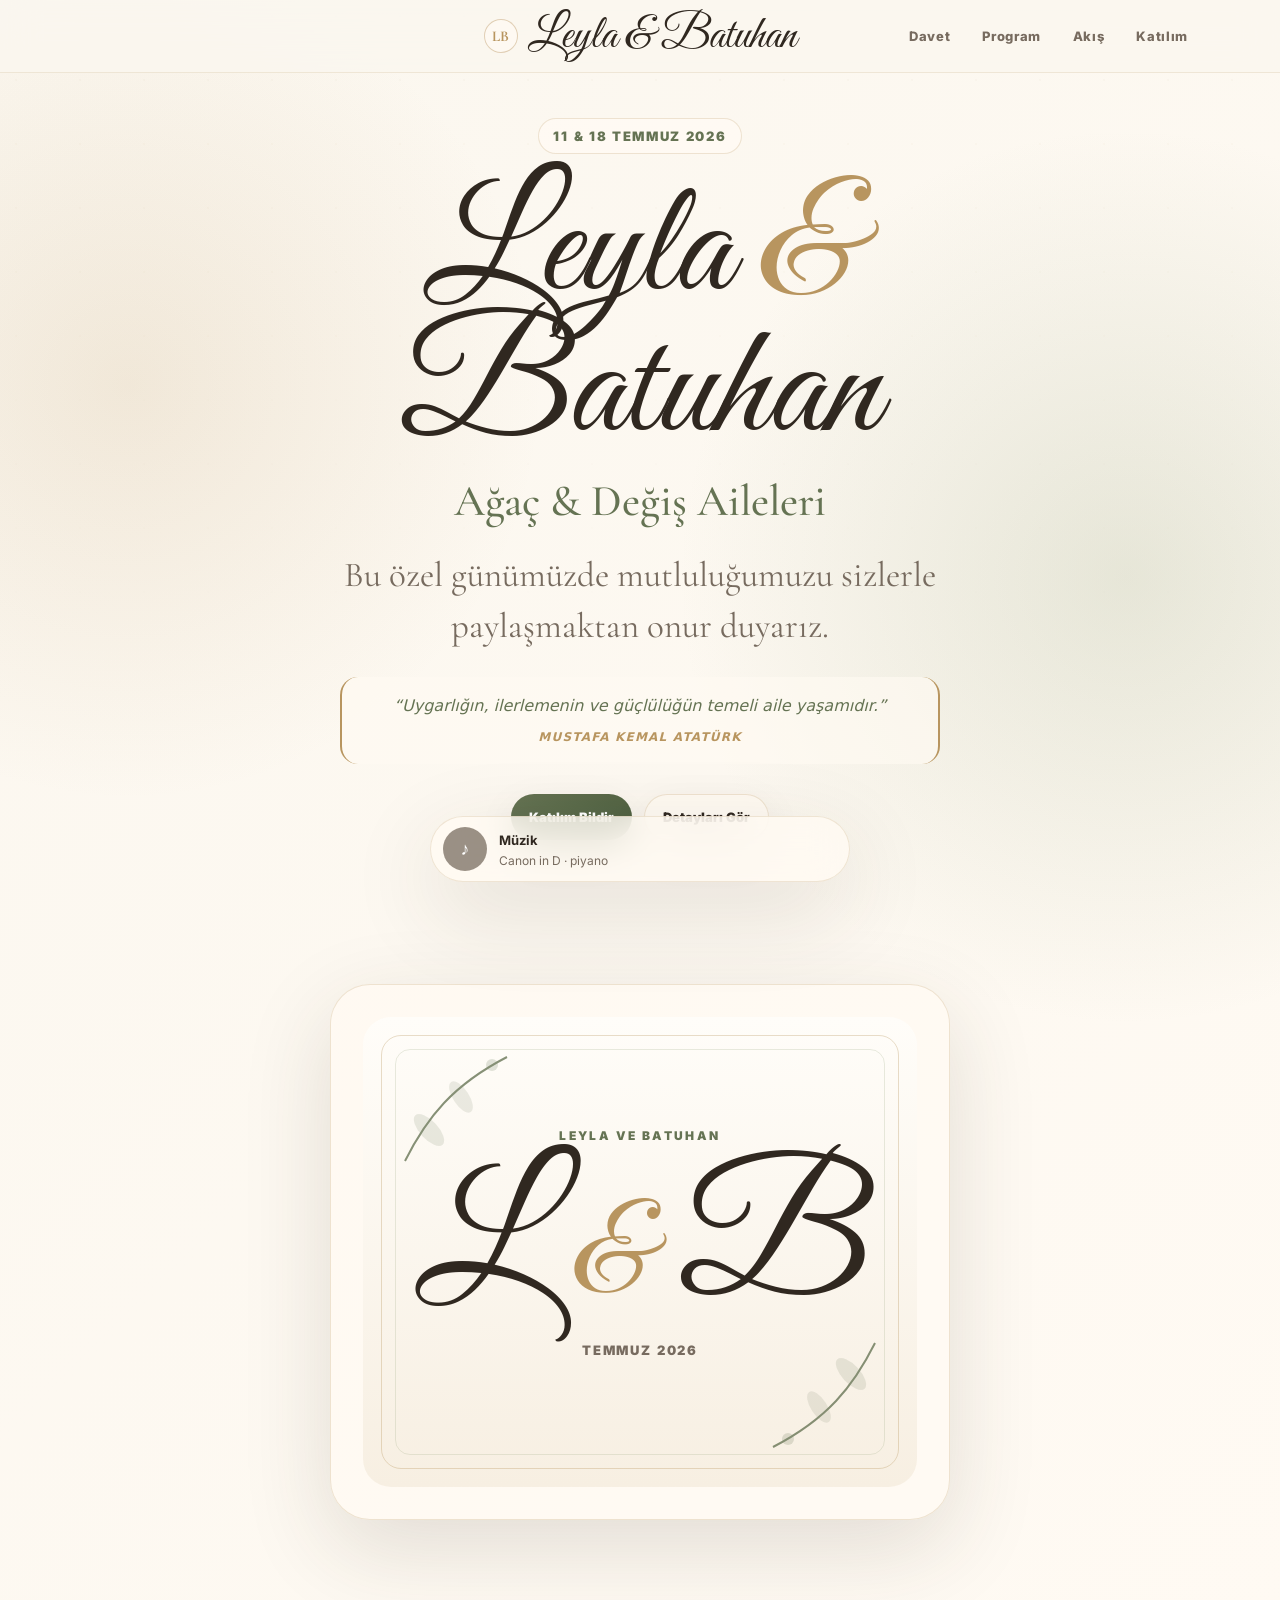
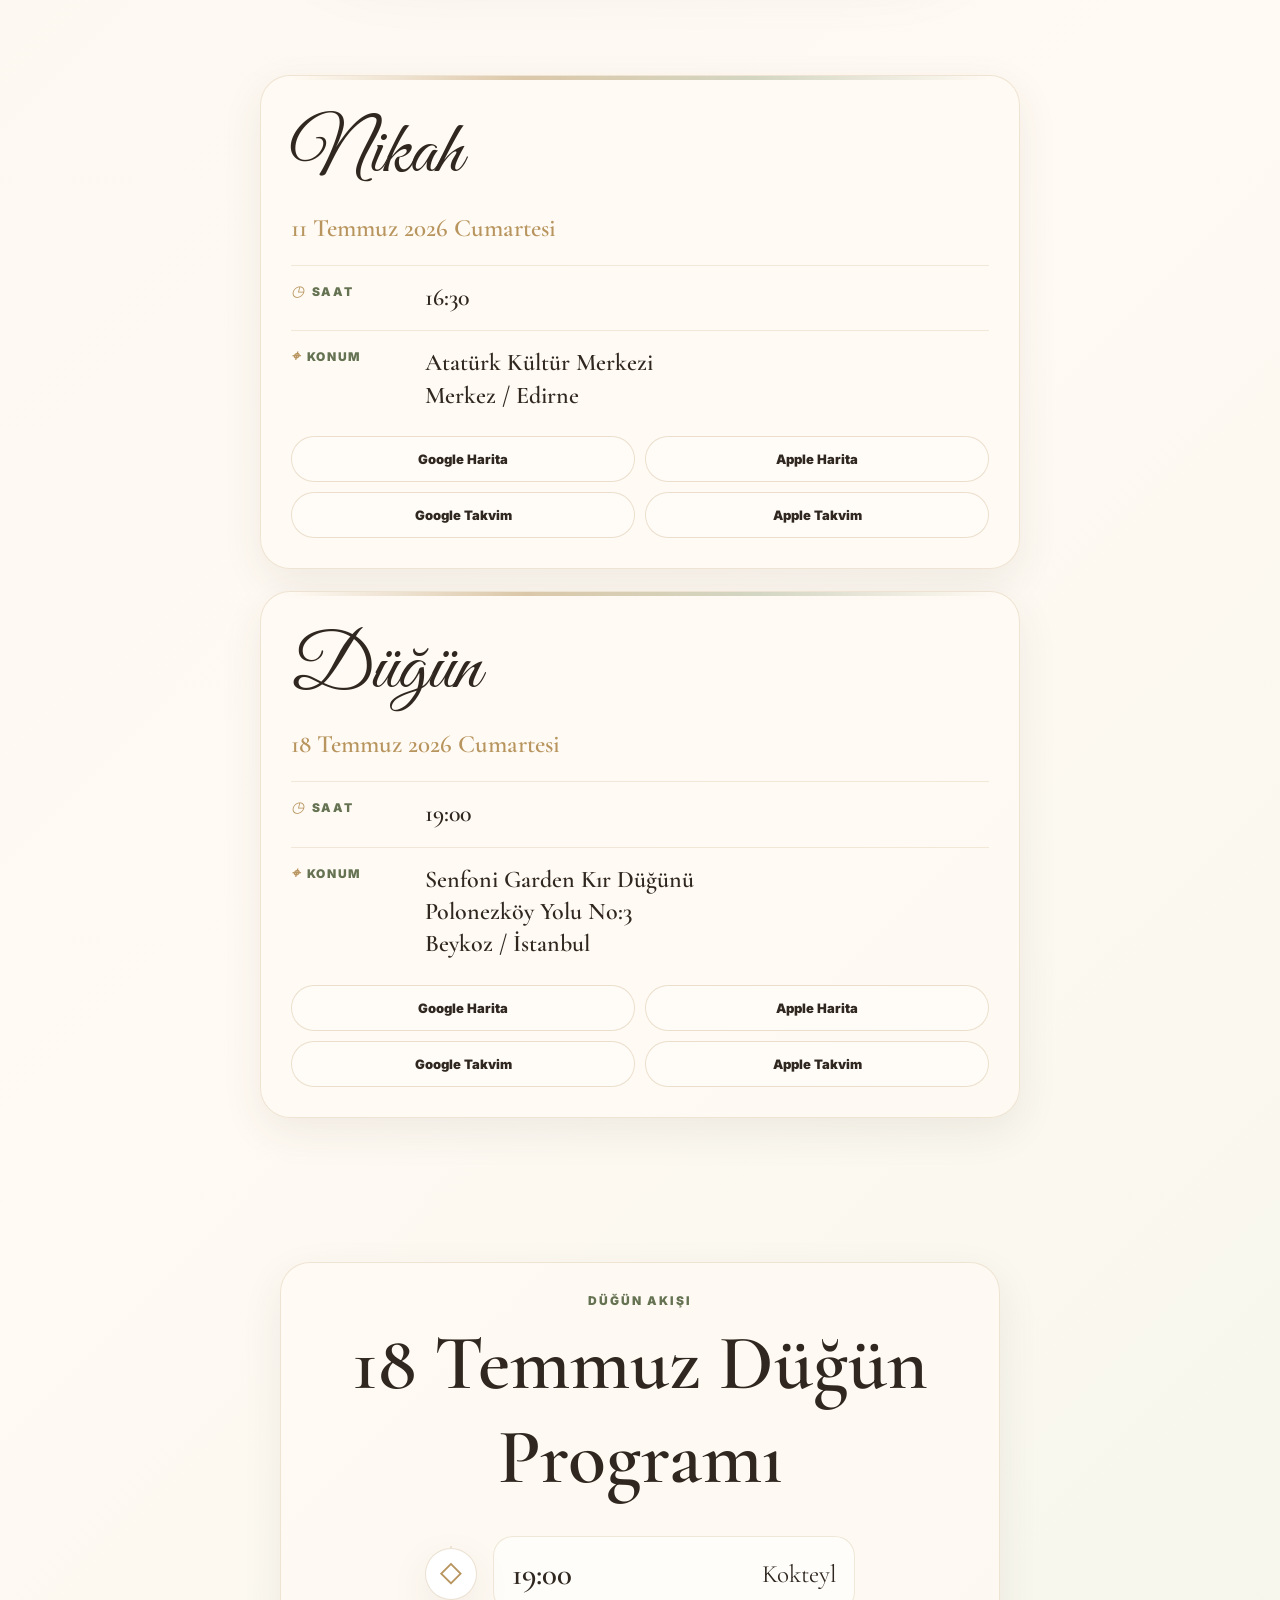
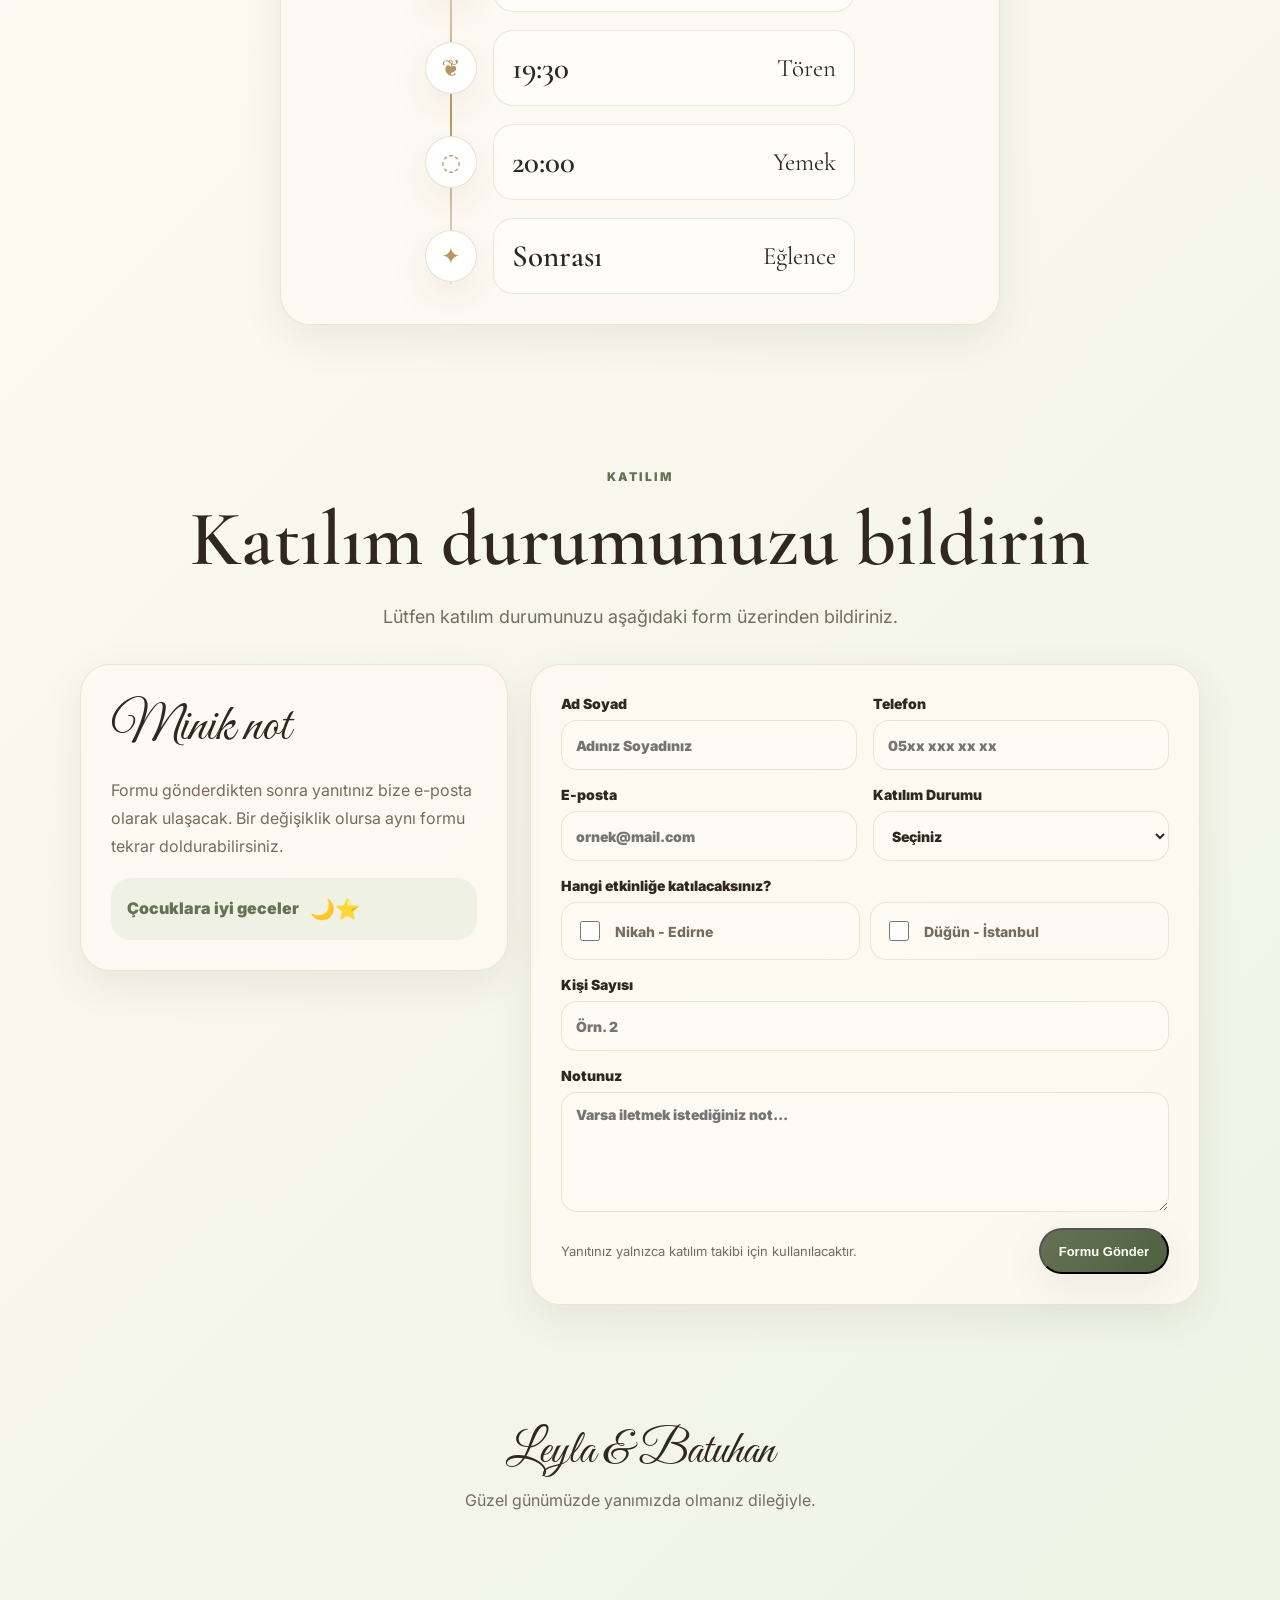
==== commit 7e216b65: "Refine header music and program styling" ====
--- a/index.html
+++ b/index.html
@@ -5,23 +5,24 @@
   <meta name="viewport" content="width=device-width, initial-scale=1" />
   <meta name="theme-color" content="#fbf7ef" />
   <meta name="description" content="Leyla & Batuhan düğün etkinlik sayfası: nikah, düğün ve katılım formu." />
-  <title>Leyla & Batuhan | Düğün</title>
+  <title>🌿 Leyla & Batuhan | Düğün</title>
+  <link rel="icon" href="data:image/svg+xml,%3Csvg xmlns='http://www.w3.org/2000/svg' viewBox='0 0 64 64'%3E%3Cpath d='M32 54V25' stroke='%23657353' stroke-width='5' stroke-linecap='round'/%3E%3Cpath d='M32 27C21 23 14 15 12 6c12 1 20 8 20 21Z' fill='%239eaa86'/%3E%3Cpath d='M32 27C43 23 50 15 52 6c-12 1-20 8-20 21Z' fill='%239eaa86'/%3E%3Cpath d='M18 54h28' stroke='%23b8955f' stroke-width='4' stroke-linecap='round'/%3E%3C/svg%3E" />
   <link rel="preconnect" href="https://fonts.googleapis.com" />
   <link rel="preconnect" href="https://fonts.gstatic.com" crossorigin />
   <link href="https://fonts.googleapis.com/css2?family=Great+Vibes&family=Cormorant+Garamond:wght@500;600;700&family=Inter:wght@400;500;600;700;800&display=swap" rel="stylesheet" />
   <style>
     :root{--ivory:#fffaf3;--paper:#fbf7ef;--warm:#f1e8da;--champagne:#e4d1ad;--gold:#b8955f;--sage:#9eaa86;--sage-soft:#dbe3cf;--olive:#657353;--ink:#302820;--muted:#776b5f;--white:#ffffff;--shadow:0 28px 90px rgba(60,49,38,.14);--soft:0 14px 42px rgba(60,49,38,.08)}
-    *{box-sizing:border-box}html{scroll-behavior:smooth}body{margin:0;color:var(--ink);font-family:Inter,system-ui,sans-serif;background:radial-gradient(circle at 10% 8%,rgba(184,149,95,.16),transparent 26rem),radial-gradient(circle at 88% 12%,rgba(158,170,134,.24),transparent 28rem),linear-gradient(135deg,var(--paper) 0%,var(--ivory) 48%,#eef3e6 100%);overflow-x:hidden}body:before{content:"";position:fixed;inset:0;pointer-events:none;opacity:.28;background-image:radial-gradient(circle at 16px 16px,rgba(184,149,95,.13) 1px,transparent 1.6px);background-size:64px 64px;mask-image:linear-gradient(to bottom,#000,transparent 76%)}a{color:inherit}.wrap,.nav{width:min(1120px,calc(100% - 32px));margin:0 auto}.page{position:relative;z-index:2}.topbar{position:sticky;top:0;z-index:20;background:rgba(251,247,239,.80);border-bottom:1px solid rgba(184,149,95,.18);backdrop-filter:blur(18px)}.nav{min-height:72px;display:flex;align-items:center;justify-content:space-between;gap:16px}.brand{display:flex;align-items:center;gap:10px;text-decoration:none;color:var(--ink);font-family:"Great Vibes","Cormorant Garamond",serif;font-size:clamp(32px,4vw,46px)}.brand-mark{width:34px;height:34px;display:grid;place-items:center;border-radius:50%;border:1px solid rgba(184,149,95,.42);color:var(--gold);background:rgba(255,250,243,.78);font-family:"Cormorant Garamond",serif;font-size:15px;font-weight:700}.nav-links{display:flex;gap:8px;flex-wrap:wrap}.nav-links a{text-decoration:none;color:var(--muted);font-size:13px;font-weight:800;letter-spacing:.05em;padding:10px 12px;border-radius:999px}.nav-links a:hover{background:rgba(228,209,173,.25);color:var(--ink)}
-    .hero{min-height:calc(100vh - 72px);display:grid;align-items:center;padding:62px 0}.hero-inner{text-align:center;max-width:880px;margin:0 auto}.eyebrow{display:inline-flex;padding:9px 14px;border:1px solid rgba(184,149,95,.24);border-radius:999px;background:rgba(255,250,243,.76);color:var(--olive);font-size:13px;font-weight:900;letter-spacing:.13em;text-transform:uppercase}.hero h1{margin:18px 0 0;font-family:"Great Vibes","Cormorant Garamond",serif;font-weight:400;font-size:clamp(86px,14vw,160px);line-height:.88}.hero h1 span{color:var(--gold)}.family{margin:10px 0 0;font-family:"Cormorant Garamond",serif;font-size:clamp(28px,4vw,44px);font-weight:500;color:var(--olive)}.lead{max-width:620px;margin:22px auto 0;color:var(--muted);font-family:"Cormorant Garamond",serif;font-size:clamp(24px,3.2vw,35px);line-height:1.45}.quote{max-width:600px;margin:26px auto 0;padding:16px 18px;border-left:2px solid var(--gold);border-right:2px solid var(--gold);border-radius:18px;background:rgba(255,250,243,.62);color:var(--olive);font-style:italic;line-height:1.65}.quote strong{display:block;margin-top:8px;color:var(--gold);font-size:12px;letter-spacing:.1em;text-transform:uppercase}.actions{display:flex;justify-content:center;gap:12px;flex-wrap:wrap;margin-top:30px}.btn,.action-link{display:inline-flex;align-items:center;justify-content:center;min-height:46px;border-radius:999px;padding:13px 18px;text-decoration:none;font-size:13px;font-weight:900;box-shadow:var(--soft);transition:.22s}.btn:hover,.action-link:hover{transform:translateY(-1px)}.btn-primary{background:linear-gradient(135deg,var(--olive),#4e6040);color:#fff}.btn-light{background:rgba(255,250,243,.78);border:1px solid rgba(184,149,95,.24);color:var(--ink)}
-    .monogram-section{min-height:78vh;display:grid;align-items:center;padding:64px 0}.monogram-card{max-width:620px;margin:0 auto;position:relative;padding:32px;border:1px solid rgba(184,149,95,.24);border-radius:40px;background:rgba(255,250,243,.72);box-shadow:var(--shadow)}.invitation-card{position:relative;min-height:470px;border-radius:28px;background:linear-gradient(180deg,#fffdf9,#f7efe2);display:grid;place-items:center;text-align:center;overflow:hidden}.invitation-card:before{content:"";position:absolute;inset:18px;border:1px solid rgba(184,149,95,.32);border-radius:20px}.invitation-card:after{content:"";position:absolute;inset:32px;border:1px solid rgba(158,170,134,.24);border-radius:15px}.corner{position:absolute;width:150px;height:150px;color:var(--olive);opacity:.78}.corner.tl{left:18px;top:18px}.corner.br{right:18px;bottom:18px;transform:rotate(180deg)}.corner svg{width:100%;height:100%}.mono{position:relative;z-index:2}.mono small{display:block;color:var(--olive);font-size:12px;font-weight:900;letter-spacing:.2em;text-transform:uppercase}.lb{font-family:"Great Vibes",serif;font-size:clamp(110px,16vw,178px);line-height:.86;margin-top:16px}.lb span{color:var(--gold);font-size:.7em}.mono-date{margin-top:18px;color:var(--muted);font-size:13px;font-weight:900;letter-spacing:.14em;text-transform:uppercase}
-    .section{padding:72px 0}.head{text-align:center;margin-bottom:32px}.head .mini{color:var(--olive);font-size:12px;font-weight:900;letter-spacing:.16em;text-transform:uppercase}.head h2{margin:8px 0 0;font-family:"Cormorant Garamond",serif;font-size:clamp(44px,7vw,78px);font-weight:600}.head p{max-width:720px;margin:16px auto 0;color:var(--muted);font-size:18px;line-height:1.7}.event-list{display:grid;gap:22px;max-width:760px;margin:0 auto}.card,.program,.note-card,.form-card{border:1px solid rgba(184,149,95,.22);border-radius:30px;background:rgba(255,250,243,.74);box-shadow:var(--soft)}.card{position:relative;overflow:hidden;padding:30px}.card:before{content:"";position:absolute;left:30px;right:30px;top:0;height:4px;border-radius:0 0 999px 999px;background:linear-gradient(90deg,transparent,rgba(184,149,95,.5),rgba(158,170,134,.45),transparent)}.card h3{margin:0;font-family:"Great Vibes",serif;font-weight:400;font-size:clamp(54px,7vw,76px)}.event-date{margin:12px 0 22px;color:var(--gold);font-family:"Cormorant Garamond",serif;font-size:25px;font-weight:600}.event-lines{display:grid;gap:16px}.event-line{display:grid;grid-template-columns:118px 1fr;gap:16px;padding-top:16px;border-top:1px solid rgba(184,149,95,.18);align-items:start}.event-line span:first-child{color:var(--olive);font-size:12px;font-weight:900;letter-spacing:.14em;text-transform:uppercase}.event-line .label-icon{font-size:15px;margin-right:6px;color:var(--gold)}.event-line strong{font-family:"Cormorant Garamond",serif;font-size:24px;font-weight:600;line-height:1.35}.event-actions{display:grid;grid-template-columns:repeat(2,minmax(0,1fr));gap:10px;margin-top:24px}.action-link{border:1px solid rgba(184,149,95,.28);background:rgba(255,253,249,.78);color:var(--ink);box-shadow:none}.program{max-width:720px;margin:0 auto;padding:30px}.flow{max-width:430px;margin:24px auto 0;display:grid;gap:18px;position:relative}.flow:before{content:"";position:absolute;top:10px;bottom:10px;left:25px;width:1.5px;background:linear-gradient(rgba(184,149,95,.2),var(--gold),rgba(184,149,95,.2))}.step{display:grid;grid-template-columns:52px 1fr;gap:16px;align-items:center}.dot{z-index:1;width:52px;height:52px;border-radius:50%;display:grid;place-items:center;background:#fff;border:1px solid rgba(184,149,95,.28);box-shadow:var(--soft);color:var(--gold);font-size:24px}.flow-card{min-height:76px;border:1px solid rgba(184,149,95,.22);border-radius:20px;background:#fffdf9;padding:14px 18px;display:flex;align-items:center;justify-content:space-between;gap:14px}.time,.program-name{font-family:"Cormorant Garamond",serif}.time{font-size:31px;font-weight:600}.program-name{font-size:25px}.rsvp-grid{display:grid;grid-template-columns:.78fr 1.22fr;gap:22px;align-items:start}.note-card,.form-card{padding:30px}.note-card{position:sticky;top:96px}.note-card h3{font-family:"Great Vibes",serif;font-size:52px;font-weight:400;margin:0 0 14px}.note-card p{color:var(--muted);line-height:1.75}.mini-note{margin-top:18px;padding:16px;border-radius:20px;background:rgba(219,227,207,.38);color:var(--olive);font-weight:900;line-height:1.5}.sleep-emoji{display:inline-flex;margin-left:8px;font-size:20px;vertical-align:-2px}form{display:grid;gap:16px}.field-grid{display:grid;grid-template-columns:repeat(2,minmax(0,1fr));gap:16px}label,legend{color:var(--ink);font-size:14px;font-weight:900}label{display:grid;gap:8px}fieldset{border:0;padding:0;margin:0}legend{padding:0;margin:0 0 8px}input,select,textarea{width:100%;min-height:50px;border:1px solid rgba(184,149,95,.24);border-radius:16px;padding:13px 14px;color:var(--ink);background:rgba(255,250,243,.82);font:inherit;outline:none}textarea{min-height:120px;resize:vertical}.checkbox-group{display:grid;grid-template-columns:repeat(2,minmax(0,1fr));gap:10px}.check-card{min-height:58px;display:flex;align-items:center;gap:12px;padding:14px;border:1px solid rgba(184,149,95,.22);border-radius:16px;color:var(--muted);background:rgba(255,250,243,.70);font-weight:800}.check-card input{width:20px;height:20px;min-height:auto;accent-color:var(--olive)}.form-footer{display:flex;align-items:center;justify-content:space-between;gap:14px;flex-wrap:wrap}.privacy{max-width:430px;margin:0;color:var(--muted);font-size:13px;line-height:1.55}.music-dock{position:fixed;left:50%;bottom:18px;transform:translateX(-50%);z-index:30;display:flex;align-items:center;gap:12px;min-width:min(420px,calc(100% - 32px));padding:10px 12px;border:1px solid rgba(184,149,95,.22);border-radius:999px;background:rgba(255,250,243,.78);box-shadow:var(--shadow);backdrop-filter:blur(18px)}.sound-toggle{width:44px;height:44px;border:0;border-radius:50%;background:linear-gradient(135deg,var(--olive),#4e6040);color:#fff;font-size:18px}.sound-toggle.off{background:rgba(116,103,91,.72)}.music-copy strong{font-size:13px}.music-copy span{font-size:12px;color:var(--muted)}.footer{padding:46px 16px 96px;text-align:center;color:var(--muted)}.footer .names-footer{font-family:"Great Vibes",serif;font-size:46px;color:var(--ink);margin-bottom:10px}.reveal{opacity:0;transform:translateY(20px);transition:.7s}.reveal.visible{opacity:1;transform:none}@media(max-width:980px){.nav{align-items:flex-start;flex-direction:column;padding:14px 0}.hero{min-height:auto}.monogram-section{min-height:auto}.rsvp-grid{grid-template-columns:1fr}.note-card{position:static}}@media(max-width:680px){.actions,.form-footer{flex-direction:column;align-items:stretch}.btn{width:100%}.event-line{grid-template-columns:1fr;gap:6px}.event-actions,.field-grid,.checkbox-group{grid-template-columns:1fr}.flow-card{align-items:flex-start;flex-direction:column}.music-dock{bottom:12px}}
+    *{box-sizing:border-box}html{scroll-behavior:smooth}body{margin:0;color:var(--ink);font-family:Inter,system-ui,sans-serif;background:radial-gradient(circle at 10% 8%,rgba(184,149,95,.16),transparent 26rem),radial-gradient(circle at 88% 12%,rgba(158,170,134,.24),transparent 28rem),linear-gradient(135deg,var(--paper) 0%,var(--ivory) 48%,#eef3e6 100%);overflow-x:hidden}body:before{content:"";position:fixed;inset:0;pointer-events:none;opacity:.28;background-image:radial-gradient(circle at 16px 16px,rgba(184,149,95,.13) 1px,transparent 1.6px);background-size:64px 64px;mask-image:linear-gradient(to bottom,#000,transparent 76%)}a{color:inherit}.wrap,.nav{width:min(1120px,calc(100% - 32px));margin:0 auto}.page{position:relative;z-index:2}.topbar{position:sticky;top:0;z-index:20;background:rgba(251,247,239,.80);border-bottom:1px solid rgba(184,149,95,.18);backdrop-filter:blur(18px)}.nav{min-height:72px;display:flex;align-items:center;justify-content:center;gap:16px;position:relative}.brand{display:flex;align-items:center;gap:10px;text-decoration:none;color:var(--ink);font-family:"Great Vibes","Cormorant Garamond",serif;font-size:clamp(32px,4vw,46px)}.brand-mark{width:34px;height:34px;display:grid;place-items:center;border-radius:50%;border:1px solid rgba(184,149,95,.42);color:var(--gold);background:rgba(255,250,243,.78);font-family:"Cormorant Garamond",serif;font-size:15px;font-weight:700}.nav-links{display:flex;gap:8px;flex-wrap:wrap;position:absolute;right:0;top:50%;transform:translateY(-50%)}.nav-links a{text-decoration:none;color:var(--muted);font-size:13px;font-weight:800;letter-spacing:.05em;padding:10px 12px;border-radius:999px}.nav-links a:hover{background:rgba(228,209,173,.25);color:var(--ink)}
+    .hero{min-height:calc(100vh - 72px);display:grid;align-items:center;padding:48px 0 46px}.hero-inner{text-align:center;max-width:880px;margin:0 auto}.eyebrow{display:inline-flex;padding:9px 14px;border:1px solid rgba(184,149,95,.24);border-radius:999px;background:rgba(255,250,243,.76);color:var(--olive);font-size:13px;font-weight:900;letter-spacing:.13em;text-transform:uppercase;transform:translateY(-18px);margin-bottom:-8px}.hero h1{margin:18px 0 0;font-family:"Great Vibes","Cormorant Garamond",serif;font-weight:400;font-size:clamp(86px,14vw,160px);line-height:.88}.hero h1 span{color:var(--gold)}.family{margin:10px 0 0;font-family:"Cormorant Garamond",serif;font-size:clamp(28px,4vw,44px);font-weight:500;color:var(--olive)}.lead{max-width:620px;margin:22px auto 0;color:var(--muted);font-family:"Cormorant Garamond",serif;font-size:clamp(24px,3.2vw,35px);line-height:1.45}.quote{max-width:600px;margin:26px auto 0;padding:16px 18px;border-left:2px solid var(--gold);border-right:2px solid var(--gold);border-radius:18px;background:rgba(255,250,243,.62);color:var(--olive);font-style:italic;line-height:1.65}.quote strong{display:block;margin-top:8px;color:var(--gold);font-size:12px;letter-spacing:.1em;text-transform:uppercase}.actions{display:flex;justify-content:center;gap:12px;flex-wrap:wrap;margin-top:30px}.btn,.action-link{display:inline-flex;align-items:center;justify-content:center;min-height:46px;border-radius:999px;padding:13px 18px;text-decoration:none;font-size:13px;font-weight:900;box-shadow:var(--soft);transition:.22s}.btn:hover,.action-link:hover{transform:translateY(-1px)}.btn-primary{background:linear-gradient(135deg,var(--olive),#4e6040);color:#fff}.btn-light{background:rgba(255,250,243,.78);border:1px solid rgba(184,149,95,.24);color:var(--ink)}
+    .monogram-section{min-height:78vh;display:grid;align-items:center;padding:64px 0}.monogram-card{max-width:620px;margin:0 auto;position:relative;padding:32px;border:1px solid rgba(184,149,95,.24);border-radius:40px;background:rgba(255,250,243,.72);box-shadow:var(--shadow)}.invitation-card{position:relative;min-height:470px;border-radius:28px;background:linear-gradient(180deg,#fffdf9,#f7efe2);display:grid;place-items:center;text-align:center;overflow:hidden}.invitation-card:before{content:"";position:absolute;inset:18px;border:1px solid rgba(184,149,95,.32);border-radius:20px}.invitation-card:after{content:"";position:absolute;inset:32px;border:1px solid rgba(158,170,134,.24);border-radius:15px}.corner{position:absolute;width:150px;height:150px;color:var(--olive);opacity:.78}.corner.tl{left:18px;top:18px}.corner.br{right:18px;bottom:18px;transform:rotate(180deg)}.corner svg{width:100%;height:100%}.mono{position:relative;z-index:2}.mono small{display:block;color:var(--olive);font-size:12px;font-weight:900;letter-spacing:.2em;text-transform:uppercase;transform:translateY(-18px);margin-bottom:10px}.lb{font-family:"Great Vibes",serif;font-size:clamp(110px,16vw,178px);line-height:.86;margin-top:0}.lb span{color:var(--gold);font-size:.7em}.mono-date{margin-top:18px;color:var(--muted);font-size:13px;font-weight:900;letter-spacing:.14em;text-transform:uppercase}
+    .section{padding:72px 0}.head{text-align:center;margin-bottom:32px}.head .mini{color:var(--olive);font-size:12px;font-weight:900;letter-spacing:.16em;text-transform:uppercase}.head h2{margin:8px 0 0;font-family:"Cormorant Garamond",serif;font-size:clamp(44px,7vw,78px);font-weight:600}.head p{max-width:720px;margin:16px auto 0;color:var(--muted);font-size:18px;line-height:1.7}.event-list{display:grid;gap:22px;max-width:760px;margin:0 auto}.card,.program,.note-card,.form-card{border:1px solid rgba(184,149,95,.22);border-radius:30px;background:rgba(255,250,243,.74);box-shadow:var(--soft)}.card{position:relative;overflow:hidden;padding:30px}.card:before{content:"";position:absolute;left:30px;right:30px;top:0;height:4px;border-radius:0 0 999px 999px;background:linear-gradient(90deg,transparent,rgba(184,149,95,.5),rgba(158,170,134,.45),transparent)}.card h3{margin:0;font-family:"Great Vibes",serif;font-weight:400;font-size:clamp(54px,7vw,76px)}.event-date{margin:12px 0 22px;color:var(--gold);font-family:"Cormorant Garamond",serif;font-size:25px;font-weight:600}.event-lines{display:grid;gap:16px}.event-line{display:grid;grid-template-columns:118px 1fr;gap:16px;padding-top:16px;border-top:1px solid rgba(184,149,95,.18);align-items:start}.event-line span:first-child{color:var(--olive);font-size:12px;font-weight:900;letter-spacing:.14em;text-transform:uppercase}.event-line .label-icon{font-size:15px;margin-right:6px;color:var(--gold)}.event-line strong{font-family:"Cormorant Garamond",serif;font-size:24px;font-weight:600;line-height:1.35}.event-actions{display:grid;grid-template-columns:repeat(2,minmax(0,1fr));gap:10px;margin-top:24px}.action-link{border:1px solid rgba(184,149,95,.28);background:rgba(255,253,249,.78);color:var(--ink);box-shadow:none}.program{max-width:720px;margin:0 auto;padding:30px}.flow{max-width:430px;margin:24px auto 0;display:grid;gap:18px;position:relative}.flow:before{content:"";position:absolute;top:10px;bottom:10px;left:25px;width:1.5px;background:linear-gradient(rgba(184,149,95,.2),var(--gold),rgba(184,149,95,.2))}.step{display:grid;grid-template-columns:52px 1fr;gap:16px;align-items:center}.dot{z-index:1;width:52px;height:52px;border-radius:50%;display:grid;place-items:center;background:#fff;border:1px solid rgba(184,149,95,.28);box-shadow:var(--soft);color:var(--gold);font-size:23px}.flow-card{min-height:76px;border:1px solid rgba(184,149,95,.22);border-radius:20px;background:#fffdf9;padding:14px 18px;display:flex;align-items:center;justify-content:space-between;gap:14px}.time,.program-name{font-family:"Cormorant Garamond",serif}.time{font-size:31px;font-weight:600}.program-name{font-size:25px}.rsvp-grid{display:grid;grid-template-columns:.78fr 1.22fr;gap:22px;align-items:start}.note-card,.form-card{padding:30px}.note-card{position:sticky;top:96px}.note-card h3{font-family:"Great Vibes",serif;font-size:52px;font-weight:400;margin:0 0 14px}.note-card p{color:var(--muted);line-height:1.75}.mini-note{margin-top:18px;padding:16px;border-radius:20px;background:rgba(219,227,207,.38);color:var(--olive);font-weight:900;line-height:1.5}.sleep-emoji{display:inline-flex;margin-left:8px;font-size:20px;vertical-align:-2px}form{display:grid;gap:16px}.field-grid{display:grid;grid-template-columns:repeat(2,minmax(0,1fr));gap:16px}label,legend{color:var(--ink);font-size:14px;font-weight:900}label{display:grid;gap:8px}fieldset{border:0;padding:0;margin:0}legend{padding:0;margin:0 0 8px}input,select,textarea{width:100%;min-height:50px;border:1px solid rgba(184,149,95,.24);border-radius:16px;padding:13px 14px;color:var(--ink);background:rgba(255,250,243,.82);font:inherit;outline:none}textarea{min-height:120px;resize:vertical}.checkbox-group{display:grid;grid-template-columns:repeat(2,minmax(0,1fr));gap:10px}.check-card{min-height:58px;display:flex;align-items:center;gap:12px;padding:14px;border:1px solid rgba(184,149,95,.22);border-radius:16px;color:var(--muted);background:rgba(255,250,243,.70);font-weight:800}.check-card input{width:20px;height:20px;min-height:auto;accent-color:var(--olive)}.form-footer{display:flex;align-items:center;justify-content:space-between;gap:14px;flex-wrap:wrap}.privacy{max-width:430px;margin:0;color:var(--muted);font-size:13px;line-height:1.55}.music-dock{position:fixed;left:50%;bottom:18px;transform:translateX(-50%);z-index:30;display:flex;align-items:center;gap:12px;min-width:min(420px,calc(100% - 32px));padding:10px 12px;border:1px solid rgba(184,149,95,.22);border-radius:999px;background:rgba(255,250,243,.78);box-shadow:var(--shadow);backdrop-filter:blur(18px)}.sound-toggle{width:44px;height:44px;border:0;border-radius:50%;background:linear-gradient(135deg,var(--olive),#4e6040);color:#fff;font-size:18px}.sound-toggle.off{background:rgba(116,103,91,.72)}.music-copy strong{font-size:13px}.music-copy span{font-size:12px;color:var(--muted)}.footer{padding:46px 16px 96px;text-align:center;color:var(--muted)}.footer .names-footer{font-family:"Great Vibes",serif;font-size:46px;color:var(--ink);margin-bottom:10px}.reveal{opacity:0;transform:translateY(20px);transition:.7s}.reveal.visible{opacity:1;transform:none}@media(max-width:980px){.nav{align-items:center;flex-direction:column;padding:14px 0}.nav-links{position:static;transform:none;justify-content:center}.hero{min-height:auto}.monogram-section{min-height:auto}.rsvp-grid{grid-template-columns:1fr}.note-card{position:static}}@media(max-width:680px){.actions,.form-footer{flex-direction:column;align-items:stretch}.btn{width:100%}.event-line{grid-template-columns:1fr;gap:6px}.event-actions,.field-grid,.checkbox-group{grid-template-columns:1fr}.flow-card{align-items:flex-start;flex-direction:column}.music-dock{bottom:12px}}
   </style>
 </head><body>
-<audio id="wedding-audio" autoplay loop preload="auto" playsinline><source src="https://upload.wikimedia.org/wikipedia/commons/transcoded/6/62/Pachelbel%27s_Canon.ogg/Pachelbel%27s_Canon.ogg.mp3" type="audio/mpeg" /><source src="https://upload.wikimedia.org/wikipedia/commons/6/62/Pachelbel%27s_Canon.ogg" type="audio/ogg" /></audio>
+<audio id="wedding-audio" autoplay muted loop preload="auto" playsinline><source src="https://upload.wikimedia.org/wikipedia/commons/transcoded/6/62/Pachelbel%27s_Canon.ogg/Pachelbel%27s_Canon.ogg.mp3" type="audio/mpeg" /><source src="https://upload.wikimedia.org/wikipedia/commons/6/62/Pachelbel%27s_Canon.ogg" type="audio/ogg" /></audio>
 <div class="music-dock" id="music-dock"><button class="sound-toggle off" id="sound-toggle" type="button" aria-label="Müziği aç veya kapat">♪</button><div class="music-copy"><strong>Müzik</strong><br><span>Canon in D · piyano</span></div></div>
 <div class="page"><header class="topbar"><nav class="nav"><a class="brand" href="#top"><span class="brand-mark">LB</span><span>Leyla & Batuhan</span></a><div class="nav-links"><a href="#monogram">Davet</a><a href="#program">Program</a><a href="#akis">Akış</a><a href="#katilim">Katılım</a></div></nav></header>
 <main id="top"><section class="hero"><div class="wrap hero-inner reveal"><div class="eyebrow">11 & 18 Temmuz 2026</div><h1>Leyla <span>&</span><br>Batuhan</h1><div class="family">Ağaç & Değiş Aileleri</div><p class="lead">Bu özel günümüzde mutluluğumuzu sizlerle paylaşmaktan onur duyarız.</p><div class="quote">“Uygarlığın, ilerlemenin ve güçlülüğün temeli aile yaşamıdır.”<strong>Mustafa Kemal Atatürk</strong></div><div class="actions"><a class="btn btn-primary" href="#katilim">Katılım Bildir</a><a class="btn btn-light" href="#program">Detayları Gör</a></div></div></section>
 <section class="monogram-section" id="monogram"><div class="wrap"><div class="monogram-card reveal"><div class="invitation-card"><div class="corner tl"><svg viewBox="0 0 150 150" fill="none"><path d="M24 126C46 82 72 50 126 22" stroke="currentColor" stroke-width="2"/><ellipse cx="48" cy="95" rx="9" ry="20" transform="rotate(-43 48 95)" fill="currentColor" opacity=".18"/><ellipse cx="80" cy="62" rx="8" ry="18" transform="rotate(-33 80 62)" fill="currentColor" opacity=".16"/><circle cx="111" cy="30" r="6" fill="currentColor" opacity=".25"/></svg></div><div class="corner br"><svg viewBox="0 0 150 150" fill="none"><path d="M24 126C46 82 72 50 126 22" stroke="currentColor" stroke-width="2"/><ellipse cx="48" cy="95" rx="9" ry="20" transform="rotate(-43 48 95)" fill="currentColor" opacity=".18"/><ellipse cx="80" cy="62" rx="8" ry="18" transform="rotate(-33 80 62)" fill="currentColor" opacity=".16"/><circle cx="111" cy="30" r="6" fill="currentColor" opacity=".25"/></svg></div><div class="mono"><small>Leyla ve Batuhan</small><div class="lb">L <span>&</span> B</div><div class="mono-date">Temmuz 2026</div></div></div></div></div></section>
-<section class="section" id="program"><div class="wrap"><div class="head reveal"><div class="mini">Nikah & Düğün</div><h2>Program Detayları</h2></div><div class="event-list"><article class="card reveal"><h3>Nikah</h3><div class="event-date">11 Temmuz 2026 Cumartesi</div><div class="event-lines"><div class="event-line"><span><i class="label-icon">◷</i>Saat</span><strong>16:30</strong></div><div class="event-line"><span><i class="label-icon">⌖</i>Konum</span><strong>Atatürk Kültür Merkezi<br>Merkez / Edirne</strong></div></div><div class="event-actions"><a class="action-link" target="_blank" href="https://www.google.com/maps/search/?api=1&query=Edirne%20Atat%C3%BCrk%20K%C3%BClt%C3%BCr%20Merkezi">Google Harita</a><a class="action-link" target="_blank" href="https://maps.apple.com/?q=Edirne%20Atat%C3%BCrk%20K%C3%BClt%C3%BCr%20Merkezi">Apple Harita</a><a class="action-link" target="_blank" href="https://calendar.google.com/calendar/render?action=TEMPLATE&text=Leyla%20%26%20Batuhan%20Nikah&dates=20260711T133000Z/20260711T143000Z&location=Atat%C3%BCrk%20K%C3%BClt%C3%BCr%20Merkezi%2C%20Merkez%2C%20Edirne">Google Takvim</a><a class="action-link" href="/nikah.ics">Apple Takvim</a></div></article><article class="card reveal"><h3>Düğün</h3><div class="event-date">18 Temmuz 2026 Cumartesi</div><div class="event-lines"><div class="event-line"><span><i class="label-icon">◷</i>Saat</span><strong>19:00</strong></div><div class="event-line"><span><i class="label-icon">⌖</i>Konum</span><strong>Senfoni Garden Kır Düğünü<br>Polonezköy Yolu No:3<br>Beykoz / İstanbul</strong></div></div><div class="event-actions"><a class="action-link" target="_blank" href="https://www.google.com/maps/search/?api=1&query=Senfoni%20Garden%20K%C4%B1r%20D%C3%BC%C4%9F%C3%BCn%C3%BC%20Polonezk%C3%B6y%20Yolu%20No%3A3%20Beykoz%20%C4%B0stanbul">Google Harita</a><a class="action-link" target="_blank" href="https://maps.apple.com/?q=Senfoni%20Garden%20K%C4%B1r%20D%C3%BC%C4%9F%C3%BCn%C3%BC%20Polonezk%C3%B6y%20Yolu%20No%3A3%20Beykoz%20%C4%B0stanbul">Apple Harita</a><a class="action-link" target="_blank" href="https://calendar.google.com/calendar/render?action=TEMPLATE&text=Leyla%20%26%20Batuhan%20D%C3%BC%C4%9F%C3%BCn&dates=20260718T160000Z/20260718T210000Z&location=Senfoni%20Garden%20K%C4%B1r%20D%C3%BC%C4%9F%C3%BCn%C3%BC%2C%20Polonezk%C3%B6y%20Yolu%20No%3A3%2C%20Beykoz%2C%20%C4%B0stanbul">Google Takvim</a><a class="action-link" href="/dugun.ics">Apple Takvim</a></div></article></div></div></section>
-<section class="section" id="akis"><div class="wrap"><div class="program reveal"><div class="head"><div class="mini">Düğün Akışı</div><h2>18 Temmuz Düğün Programı</h2></div><div class="flow"><div class="step"><div class="dot">♧</div><div class="flow-card"><div class="time">19:00</div><div class="program-name">Kokteyl</div></div></div><div class="step"><div class="dot">∞</div><div class="flow-card"><div class="time">19:30</div><div class="program-name">Tören</div></div></div><div class="step"><div class="dot">◒</div><div class="flow-card"><div class="time">20:00</div><div class="program-name">Yemek</div></div></div><div class="step"><div class="dot">∞</div><div class="flow-card"><div class="time">Sonrası</div><div class="program-name">Eğlence</div></div></div></div></div></div></section>
-<section class="section" id="katilim"><div class="wrap"><div class="head reveal"><div class="mini">Katılım</div><h2>Katılım durumunuzu bildirin</h2><p>Lütfen katılım durumunuzu aşağıdaki form üzerinden bildiriniz.</p></div><div class="rsvp-grid"><aside class="note-card reveal"><h3>Minik not</h3><p>Formu gönderdikten sonra yanıtınız bize e-posta olarak ulaşacak. Bir değişiklik olursa aynı formu tekrar doldurabilirsiniz.</p><div class="mini-note">Çocuklara iyi geceler <span class="sleep-emoji">🌙⭐</span></div></aside><div class="form-card reveal"><form id="rsvp-form" method="POST"><div class="field-grid"><label>Ad Soyad<input name="Ad Soyad" placeholder="Adınız Soyadınız" required></label><label>Telefon<input name="Telefon" placeholder="05xx xxx xx xx"></label></div><div class="field-grid"><label>E-posta<input name="_replyto" placeholder="ornek@mail.com"></label><label>Katılım Durumu<select name="Katılım Durumu" required><option value="" selected disabled>Seçiniz</option><option>Katılıyorum</option><option>Katılamıyorum</option><option>Henüz net değil</option></select></label></div><fieldset><legend>Hangi etkinliğe katılacaksınız?</legend><div class="checkbox-group"><label class="check-card"><input type="checkbox" name="Etkinlik" value="Nikah - Edirne"><span>Nikah - Edirne</span></label><label class="check-card"><input type="checkbox" name="Etkinlik" value="Düğün - İstanbul"><span>Düğün - İstanbul</span></label></div></fieldset><label>Kişi Sayısı<input type="number" name="Kişi Sayısı" min="1" max="10" placeholder="Örn. 2" required></label><label>Notunuz<textarea name="Not" placeholder="Varsa iletmek istediğiniz not..."></textarea></label><div class="form-footer"><p class="privacy">Yanıtınız yalnızca katılım takibi için kullanılacaktır.</p><button class="btn btn-primary" type="submit">Formu Gönder</button></div></form></div></div></div></section></main><footer class="footer"><div class="names-footer">Leyla & Batuhan</div><div>Güzel günümüzde yanımızda olmanız dileğiyle.</div></footer></div><script>const form=document.getElementById('rsvp-form');form.action=['https://','formsubmit','.co/','info','@','batuhandegis.com'].join('');const reveals=document.querySelectorAll('.reveal');const observer=new IntersectionObserver((entries)=>{entries.forEach((entry)=>{if(entry.isIntersecting){entry.target.classList.add('visible');observer.unobserve(entry.target)}})},{threshold:.14});reveals.forEach((item)=>observer.observe(item));const audio=document.getElementById('wedding-audio');const soundToggle=document.getElementById('sound-toggle');const musicDock=document.getElementById('music-dock');audio.volume=.38;async function startMusic(){try{await audio.play();soundToggle.classList.remove('off');soundToggle.textContent='Ⅱ';musicDock.classList.add('playing')}catch(error){soundToggle.classList.add('off');soundToggle.textContent='♪';musicDock.classList.remove('playing')}}function stopMusic(){audio.pause();soundToggle.classList.add('off');soundToggle.textContent='♪';musicDock.classList.remove('playing')}startMusic();['pointerdown','touchstart','keydown','scroll'].forEach((eventName)=>{window.addEventListener(eventName,()=>{if(audio.paused)startMusic()},{once:true,passive:true})});soundToggle.addEventListener('click',async()=>{if(audio.paused)await startMusic();else stopMusic()});</script></body></html>+<section class="section" id="program"><div class="wrap"><div class="event-list"><article class="card reveal"><h3>Nikah</h3><div class="event-date">11 Temmuz 2026 Cumartesi</div><div class="event-lines"><div class="event-line"><span><i class="label-icon">◷</i>Saat</span><strong>16:30</strong></div><div class="event-line"><span><i class="label-icon">⌖</i>Konum</span><strong>Atatürk Kültür Merkezi<br>Merkez / Edirne</strong></div></div><div class="event-actions"><a class="action-link" target="_blank" href="https://www.google.com/maps/search/?api=1&query=Edirne%20Atat%C3%BCrk%20K%C3%BClt%C3%BCr%20Merkezi">Google Harita</a><a class="action-link" target="_blank" href="https://maps.apple.com/?q=Edirne%20Atat%C3%BCrk%20K%C3%BClt%C3%BCr%20Merkezi">Apple Harita</a><a class="action-link" target="_blank" href="https://calendar.google.com/calendar/render?action=TEMPLATE&text=Leyla%20%26%20Batuhan%20Nikah&dates=20260711T133000Z/20260711T143000Z&location=Atat%C3%BCrk%20K%C3%BClt%C3%BCr%20Merkezi%2C%20Merkez%2C%20Edirne">Google Takvim</a><a class="action-link" href="/nikah.ics">Apple Takvim</a></div></article><article class="card reveal"><h3>Düğün</h3><div class="event-date">18 Temmuz 2026 Cumartesi</div><div class="event-lines"><div class="event-line"><span><i class="label-icon">◷</i>Saat</span><strong>19:00</strong></div><div class="event-line"><span><i class="label-icon">⌖</i>Konum</span><strong>Senfoni Garden Kır Düğünü<br>Polonezköy Yolu No:3<br>Beykoz / İstanbul</strong></div></div><div class="event-actions"><a class="action-link" target="_blank" href="https://www.google.com/maps/search/?api=1&query=Senfoni%20Garden%20K%C4%B1r%20D%C3%BC%C4%9F%C3%BCn%C3%BC%20Polonezk%C3%B6y%20Yolu%20No%3A3%20Beykoz%20%C4%B0stanbul">Google Harita</a><a class="action-link" target="_blank" href="https://maps.apple.com/?q=Senfoni%20Garden%20K%C4%B1r%20D%C3%BC%C4%9F%C3%BCn%C3%BC%20Polonezk%C3%B6y%20Yolu%20No%3A3%20Beykoz%20%C4%B0stanbul">Apple Harita</a><a class="action-link" target="_blank" href="https://calendar.google.com/calendar/render?action=TEMPLATE&text=Leyla%20%26%20Batuhan%20D%C3%BC%C4%9F%C3%BCn&dates=20260718T160000Z/20260718T210000Z&location=Senfoni%20Garden%20K%C4%B1r%20D%C3%BC%C4%9F%C3%BCn%C3%BC%2C%20Polonezk%C3%B6y%20Yolu%20No%3A3%2C%20Beykoz%2C%20%C4%B0stanbul">Google Takvim</a><a class="action-link" href="/dugun.ics">Apple Takvim</a></div></article></div></div></section>
+<section class="section" id="akis"><div class="wrap"><div class="program reveal"><div class="head"><div class="mini">Düğün Akışı</div><h2>18 Temmuz Düğün Programı</h2></div><div class="flow"><div class="step"><div class="dot">◇</div><div class="flow-card"><div class="time">19:00</div><div class="program-name">Kokteyl</div></div></div><div class="step"><div class="dot">❦</div><div class="flow-card"><div class="time">19:30</div><div class="program-name">Tören</div></div></div><div class="step"><div class="dot">◌</div><div class="flow-card"><div class="time">20:00</div><div class="program-name">Yemek</div></div></div><div class="step"><div class="dot">✦</div><div class="flow-card"><div class="time">Sonrası</div><div class="program-name">Eğlence</div></div></div></div></div></div></section>
+<section class="section" id="katilim"><div class="wrap"><div class="head reveal"><div class="mini">Katılım</div><h2>Katılım durumunuzu bildirin</h2><p>Lütfen katılım durumunuzu aşağıdaki form üzerinden bildiriniz.</p></div><div class="rsvp-grid"><aside class="note-card reveal"><h3>Minik not</h3><p>Formu gönderdikten sonra yanıtınız bize e-posta olarak ulaşacak. Bir değişiklik olursa aynı formu tekrar doldurabilirsiniz.</p><div class="mini-note">Çocuklara iyi geceler <span class="sleep-emoji">🌙⭐</span></div></aside><div class="form-card reveal"><form id="rsvp-form" method="POST"><div class="field-grid"><label>Ad Soyad<input name="Ad Soyad" placeholder="Adınız Soyadınız" required></label><label>Telefon<input name="Telefon" placeholder="05xx xxx xx xx"></label></div><div class="field-grid"><label>E-posta<input name="_replyto" placeholder="ornek@mail.com"></label><label>Katılım Durumu<select name="Katılım Durumu" required><option value="" selected disabled>Seçiniz</option><option>Katılıyorum</option><option>Katılamıyorum</option><option>Henüz net değil</option></select></label></div><fieldset><legend>Hangi etkinliğe katılacaksınız?</legend><div class="checkbox-group"><label class="check-card"><input type="checkbox" name="Etkinlik" value="Nikah - Edirne"><span>Nikah - Edirne</span></label><label class="check-card"><input type="checkbox" name="Etkinlik" value="Düğün - İstanbul"><span>Düğün - İstanbul</span></label></div></fieldset><label>Kişi Sayısı<input type="number" name="Kişi Sayısı" min="1" max="10" placeholder="Örn. 2" required></label><label>Notunuz<textarea name="Not" placeholder="Varsa iletmek istediğiniz not..."></textarea></label><div class="form-footer"><p class="privacy">Yanıtınız yalnızca katılım takibi için kullanılacaktır.</p><button class="btn btn-primary" type="submit">Formu Gönder</button></div></form></div></div></div></section></main><footer class="footer"><div class="names-footer">Leyla & Batuhan</div><div>Güzel günümüzde yanımızda olmanız dileğiyle.</div></footer></div><script>const form=document.getElementById('rsvp-form');form.action=['https://','formsubmit','.co/','info','@','batuhandegis.com'].join('');const reveals=document.querySelectorAll('.reveal');const observer=new IntersectionObserver((entries)=>{entries.forEach((entry)=>{if(entry.isIntersecting){entry.target.classList.add('visible');observer.unobserve(entry.target)}})},{threshold:.14});reveals.forEach((item)=>observer.observe(item));const audio=document.getElementById('wedding-audio');const soundToggle=document.getElementById('sound-toggle');const musicDock=document.getElementById('music-dock');audio.volume=.38;async function startMusic(){audio.muted=false;try{await audio.play();soundToggle.classList.remove('off');soundToggle.textContent='Ⅱ';musicDock.classList.add('playing')}catch(error){try{audio.muted=true;await audio.play()}catch(e){}soundToggle.classList.add('off');soundToggle.textContent='♪';musicDock.classList.remove('playing')}}function stopMusic(){audio.pause();soundToggle.classList.add('off');soundToggle.textContent='♪';musicDock.classList.remove('playing')}startMusic();window.addEventListener('load',startMusic);setTimeout(startMusic,600);['pointerdown','touchstart','keydown','scroll'].forEach((eventName)=>{window.addEventListener(eventName,()=>{if(audio.paused||audio.muted)startMusic()},{once:true,passive:true})});soundToggle.addEventListener('click',async()=>{if(audio.paused||audio.muted)await startMusic();else stopMusic()});</script></body></html>
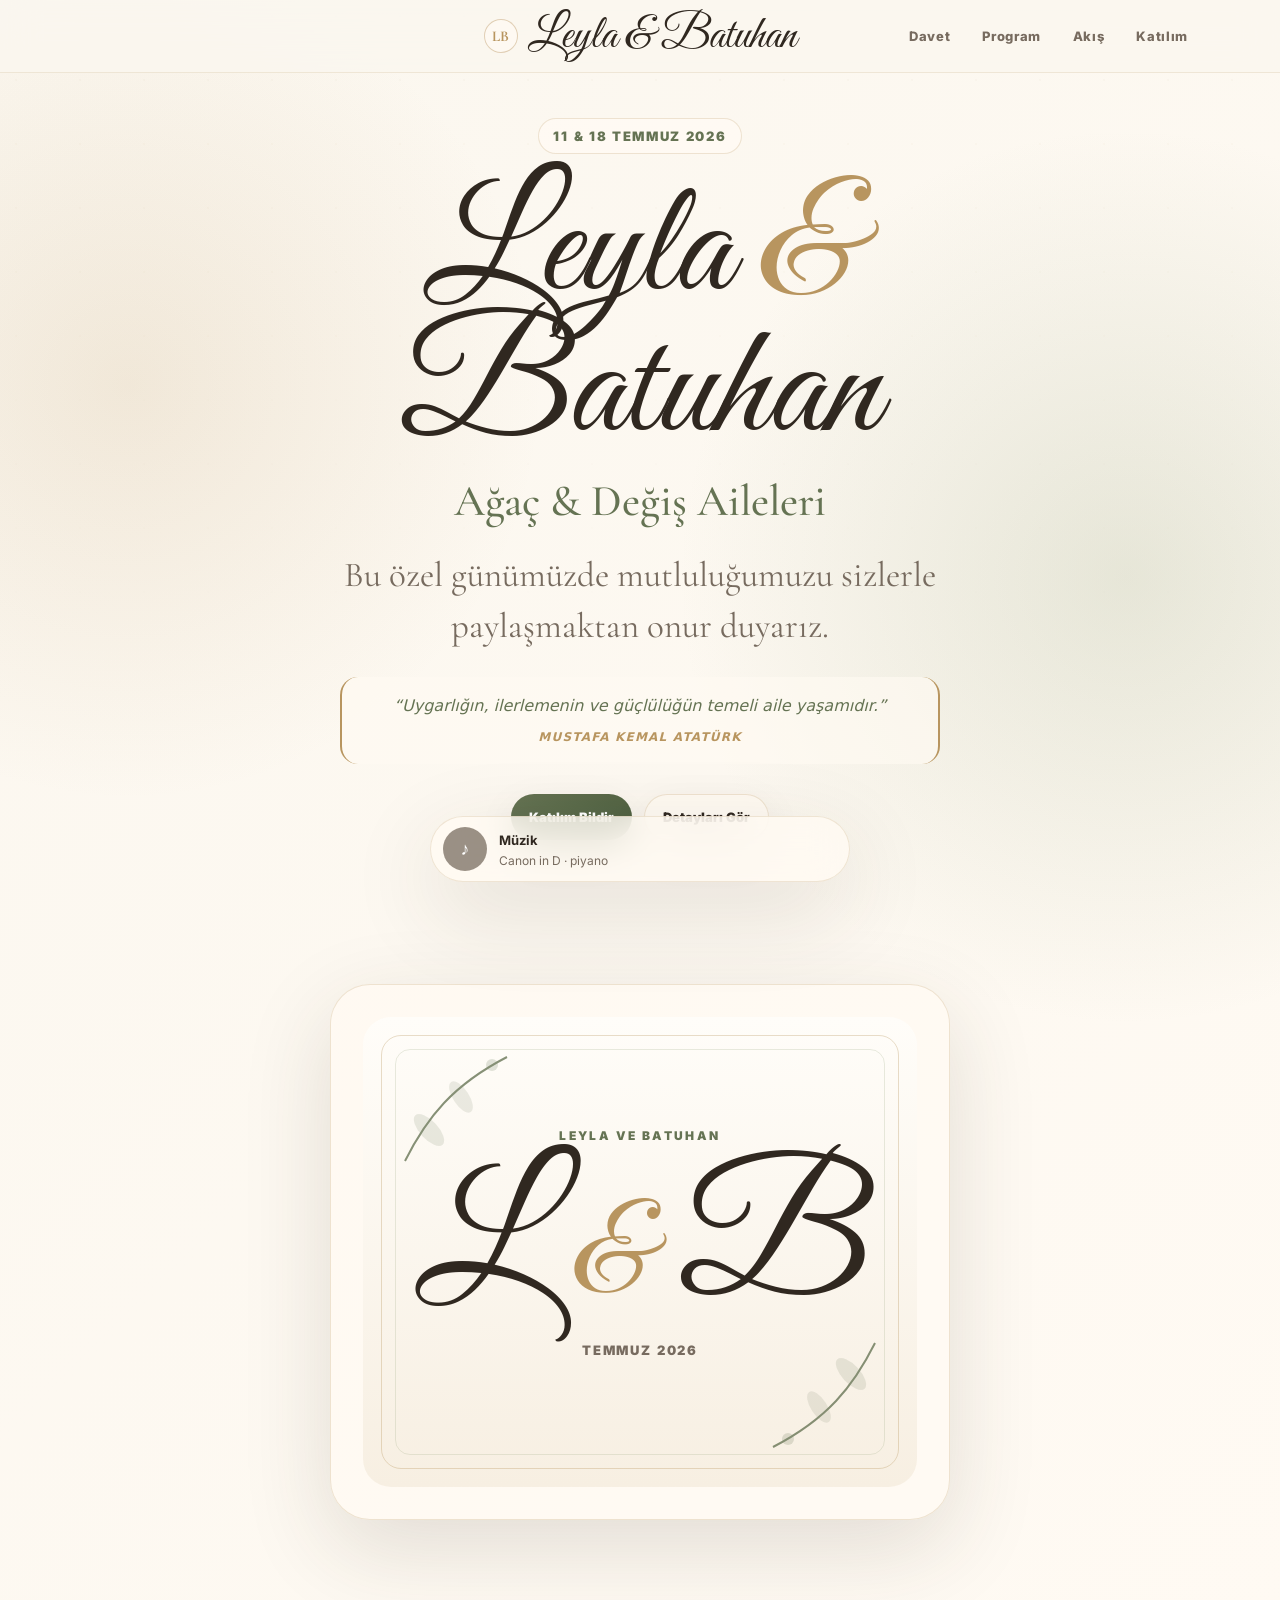
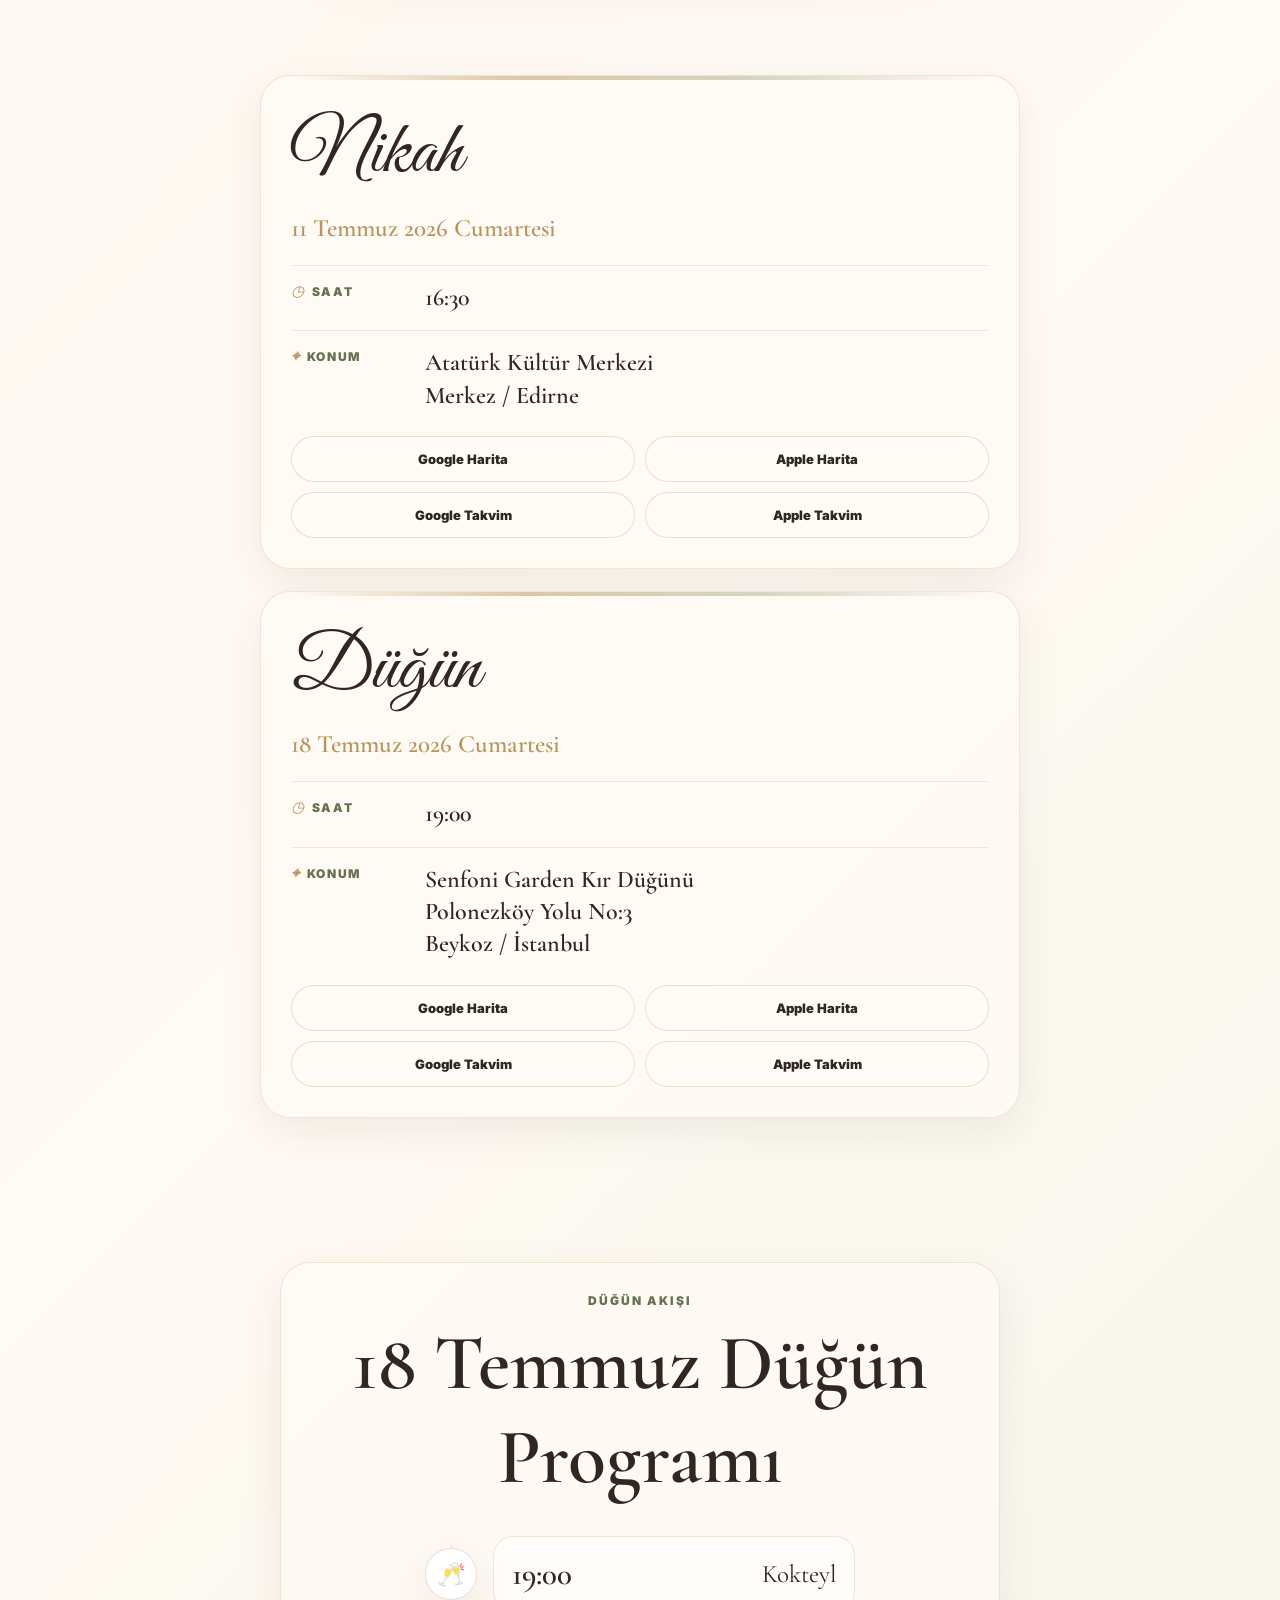
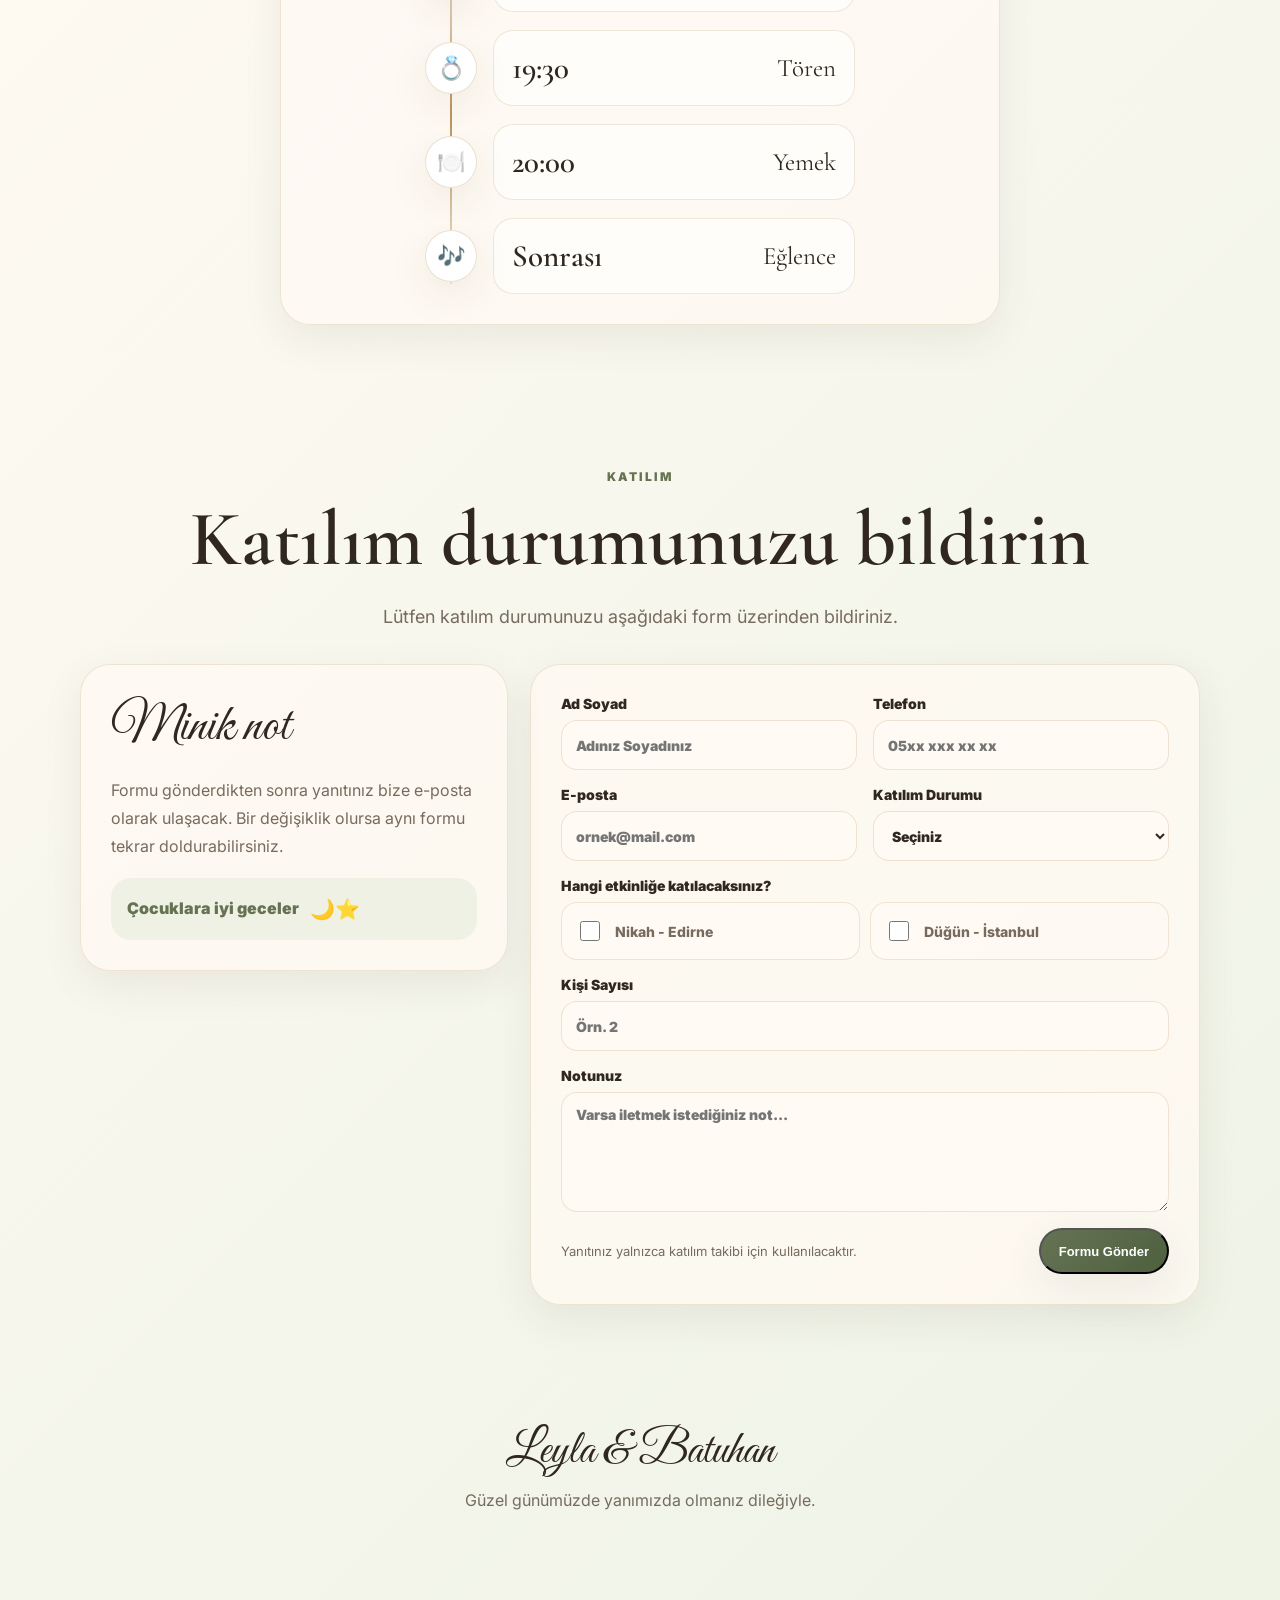
==== commit 4d34ee11: "Enable aggressive autoplay music and requested symbols" ====
--- a/index.html
+++ b/index.html
@@ -5,8 +5,8 @@
   <meta name="viewport" content="width=device-width, initial-scale=1" />
   <meta name="theme-color" content="#fbf7ef" />
   <meta name="description" content="Leyla & Batuhan düğün etkinlik sayfası: nikah, düğün ve katılım formu." />
-  <title>🌿 Leyla & Batuhan | Düğün</title>
-  <link rel="icon" href="data:image/svg+xml,%3Csvg xmlns='http://www.w3.org/2000/svg' viewBox='0 0 64 64'%3E%3Cpath d='M32 54V25' stroke='%23657353' stroke-width='5' stroke-linecap='round'/%3E%3Cpath d='M32 27C21 23 14 15 12 6c12 1 20 8 20 21Z' fill='%239eaa86'/%3E%3Cpath d='M32 27C43 23 50 15 52 6c-12 1-20 8-20 21Z' fill='%239eaa86'/%3E%3Cpath d='M18 54h28' stroke='%23b8955f' stroke-width='4' stroke-linecap='round'/%3E%3C/svg%3E" />
+  <title>🌲 Leyla & Batuhan | Düğün</title>
+  <link rel="icon" href="data:image/svg+xml,%3Csvg xmlns='http://www.w3.org/2000/svg' viewBox='0 0 64 64'%3E%3Cpath d='M32 56V40' stroke='%23657353' stroke-width='4' stroke-linecap='round'/%3E%3Cpath d='M32 8 16 28h10L14 42h12L18 54h28L38 42h12L38 28h10Z' fill='%23657353'/%3E%3C/svg%3E" />
   <link rel="preconnect" href="https://fonts.googleapis.com" />
   <link rel="preconnect" href="https://fonts.gstatic.com" crossorigin />
   <link href="https://fonts.googleapis.com/css2?family=Great+Vibes&family=Cormorant+Garamond:wght@500;600;700&family=Inter:wght@400;500;600;700;800&display=swap" rel="stylesheet" />
@@ -18,11 +18,11 @@
     .section{padding:72px 0}.head{text-align:center;margin-bottom:32px}.head .mini{color:var(--olive);font-size:12px;font-weight:900;letter-spacing:.16em;text-transform:uppercase}.head h2{margin:8px 0 0;font-family:"Cormorant Garamond",serif;font-size:clamp(44px,7vw,78px);font-weight:600}.head p{max-width:720px;margin:16px auto 0;color:var(--muted);font-size:18px;line-height:1.7}.event-list{display:grid;gap:22px;max-width:760px;margin:0 auto}.card,.program,.note-card,.form-card{border:1px solid rgba(184,149,95,.22);border-radius:30px;background:rgba(255,250,243,.74);box-shadow:var(--soft)}.card{position:relative;overflow:hidden;padding:30px}.card:before{content:"";position:absolute;left:30px;right:30px;top:0;height:4px;border-radius:0 0 999px 999px;background:linear-gradient(90deg,transparent,rgba(184,149,95,.5),rgba(158,170,134,.45),transparent)}.card h3{margin:0;font-family:"Great Vibes",serif;font-weight:400;font-size:clamp(54px,7vw,76px)}.event-date{margin:12px 0 22px;color:var(--gold);font-family:"Cormorant Garamond",serif;font-size:25px;font-weight:600}.event-lines{display:grid;gap:16px}.event-line{display:grid;grid-template-columns:118px 1fr;gap:16px;padding-top:16px;border-top:1px solid rgba(184,149,95,.18);align-items:start}.event-line span:first-child{color:var(--olive);font-size:12px;font-weight:900;letter-spacing:.14em;text-transform:uppercase}.event-line .label-icon{font-size:15px;margin-right:6px;color:var(--gold)}.event-line strong{font-family:"Cormorant Garamond",serif;font-size:24px;font-weight:600;line-height:1.35}.event-actions{display:grid;grid-template-columns:repeat(2,minmax(0,1fr));gap:10px;margin-top:24px}.action-link{border:1px solid rgba(184,149,95,.28);background:rgba(255,253,249,.78);color:var(--ink);box-shadow:none}.program{max-width:720px;margin:0 auto;padding:30px}.flow{max-width:430px;margin:24px auto 0;display:grid;gap:18px;position:relative}.flow:before{content:"";position:absolute;top:10px;bottom:10px;left:25px;width:1.5px;background:linear-gradient(rgba(184,149,95,.2),var(--gold),rgba(184,149,95,.2))}.step{display:grid;grid-template-columns:52px 1fr;gap:16px;align-items:center}.dot{z-index:1;width:52px;height:52px;border-radius:50%;display:grid;place-items:center;background:#fff;border:1px solid rgba(184,149,95,.28);box-shadow:var(--soft);color:var(--gold);font-size:23px}.flow-card{min-height:76px;border:1px solid rgba(184,149,95,.22);border-radius:20px;background:#fffdf9;padding:14px 18px;display:flex;align-items:center;justify-content:space-between;gap:14px}.time,.program-name{font-family:"Cormorant Garamond",serif}.time{font-size:31px;font-weight:600}.program-name{font-size:25px}.rsvp-grid{display:grid;grid-template-columns:.78fr 1.22fr;gap:22px;align-items:start}.note-card,.form-card{padding:30px}.note-card{position:sticky;top:96px}.note-card h3{font-family:"Great Vibes",serif;font-size:52px;font-weight:400;margin:0 0 14px}.note-card p{color:var(--muted);line-height:1.75}.mini-note{margin-top:18px;padding:16px;border-radius:20px;background:rgba(219,227,207,.38);color:var(--olive);font-weight:900;line-height:1.5}.sleep-emoji{display:inline-flex;margin-left:8px;font-size:20px;vertical-align:-2px}form{display:grid;gap:16px}.field-grid{display:grid;grid-template-columns:repeat(2,minmax(0,1fr));gap:16px}label,legend{color:var(--ink);font-size:14px;font-weight:900}label{display:grid;gap:8px}fieldset{border:0;padding:0;margin:0}legend{padding:0;margin:0 0 8px}input,select,textarea{width:100%;min-height:50px;border:1px solid rgba(184,149,95,.24);border-radius:16px;padding:13px 14px;color:var(--ink);background:rgba(255,250,243,.82);font:inherit;outline:none}textarea{min-height:120px;resize:vertical}.checkbox-group{display:grid;grid-template-columns:repeat(2,minmax(0,1fr));gap:10px}.check-card{min-height:58px;display:flex;align-items:center;gap:12px;padding:14px;border:1px solid rgba(184,149,95,.22);border-radius:16px;color:var(--muted);background:rgba(255,250,243,.70);font-weight:800}.check-card input{width:20px;height:20px;min-height:auto;accent-color:var(--olive)}.form-footer{display:flex;align-items:center;justify-content:space-between;gap:14px;flex-wrap:wrap}.privacy{max-width:430px;margin:0;color:var(--muted);font-size:13px;line-height:1.55}.music-dock{position:fixed;left:50%;bottom:18px;transform:translateX(-50%);z-index:30;display:flex;align-items:center;gap:12px;min-width:min(420px,calc(100% - 32px));padding:10px 12px;border:1px solid rgba(184,149,95,.22);border-radius:999px;background:rgba(255,250,243,.78);box-shadow:var(--shadow);backdrop-filter:blur(18px)}.sound-toggle{width:44px;height:44px;border:0;border-radius:50%;background:linear-gradient(135deg,var(--olive),#4e6040);color:#fff;font-size:18px}.sound-toggle.off{background:rgba(116,103,91,.72)}.music-copy strong{font-size:13px}.music-copy span{font-size:12px;color:var(--muted)}.footer{padding:46px 16px 96px;text-align:center;color:var(--muted)}.footer .names-footer{font-family:"Great Vibes",serif;font-size:46px;color:var(--ink);margin-bottom:10px}.reveal{opacity:0;transform:translateY(20px);transition:.7s}.reveal.visible{opacity:1;transform:none}@media(max-width:980px){.nav{align-items:center;flex-direction:column;padding:14px 0}.nav-links{position:static;transform:none;justify-content:center}.hero{min-height:auto}.monogram-section{min-height:auto}.rsvp-grid{grid-template-columns:1fr}.note-card{position:static}}@media(max-width:680px){.actions,.form-footer{flex-direction:column;align-items:stretch}.btn{width:100%}.event-line{grid-template-columns:1fr;gap:6px}.event-actions,.field-grid,.checkbox-group{grid-template-columns:1fr}.flow-card{align-items:flex-start;flex-direction:column}.music-dock{bottom:12px}}
   </style>
 </head><body>
-<audio id="wedding-audio" autoplay muted loop preload="auto" playsinline><source src="https://upload.wikimedia.org/wikipedia/commons/transcoded/6/62/Pachelbel%27s_Canon.ogg/Pachelbel%27s_Canon.ogg.mp3" type="audio/mpeg" /><source src="https://upload.wikimedia.org/wikipedia/commons/6/62/Pachelbel%27s_Canon.ogg" type="audio/ogg" /></audio>
+<audio id="wedding-audio" autoplay loop preload="auto" playsinline><source src="https://upload.wikimedia.org/wikipedia/commons/transcoded/6/62/Pachelbel%27s_Canon.ogg/Pachelbel%27s_Canon.ogg.mp3" type="audio/mpeg" /><source src="https://upload.wikimedia.org/wikipedia/commons/6/62/Pachelbel%27s_Canon.ogg" type="audio/ogg" /></audio>
 <div class="music-dock" id="music-dock"><button class="sound-toggle off" id="sound-toggle" type="button" aria-label="Müziği aç veya kapat">♪</button><div class="music-copy"><strong>Müzik</strong><br><span>Canon in D · piyano</span></div></div>
 <div class="page"><header class="topbar"><nav class="nav"><a class="brand" href="#top"><span class="brand-mark">LB</span><span>Leyla & Batuhan</span></a><div class="nav-links"><a href="#monogram">Davet</a><a href="#program">Program</a><a href="#akis">Akış</a><a href="#katilim">Katılım</a></div></nav></header>
 <main id="top"><section class="hero"><div class="wrap hero-inner reveal"><div class="eyebrow">11 & 18 Temmuz 2026</div><h1>Leyla <span>&</span><br>Batuhan</h1><div class="family">Ağaç & Değiş Aileleri</div><p class="lead">Bu özel günümüzde mutluluğumuzu sizlerle paylaşmaktan onur duyarız.</p><div class="quote">“Uygarlığın, ilerlemenin ve güçlülüğün temeli aile yaşamıdır.”<strong>Mustafa Kemal Atatürk</strong></div><div class="actions"><a class="btn btn-primary" href="#katilim">Katılım Bildir</a><a class="btn btn-light" href="#program">Detayları Gör</a></div></div></section>
 <section class="monogram-section" id="monogram"><div class="wrap"><div class="monogram-card reveal"><div class="invitation-card"><div class="corner tl"><svg viewBox="0 0 150 150" fill="none"><path d="M24 126C46 82 72 50 126 22" stroke="currentColor" stroke-width="2"/><ellipse cx="48" cy="95" rx="9" ry="20" transform="rotate(-43 48 95)" fill="currentColor" opacity=".18"/><ellipse cx="80" cy="62" rx="8" ry="18" transform="rotate(-33 80 62)" fill="currentColor" opacity=".16"/><circle cx="111" cy="30" r="6" fill="currentColor" opacity=".25"/></svg></div><div class="corner br"><svg viewBox="0 0 150 150" fill="none"><path d="M24 126C46 82 72 50 126 22" stroke="currentColor" stroke-width="2"/><ellipse cx="48" cy="95" rx="9" ry="20" transform="rotate(-43 48 95)" fill="currentColor" opacity=".18"/><ellipse cx="80" cy="62" rx="8" ry="18" transform="rotate(-33 80 62)" fill="currentColor" opacity=".16"/><circle cx="111" cy="30" r="6" fill="currentColor" opacity=".25"/></svg></div><div class="mono"><small>Leyla ve Batuhan</small><div class="lb">L <span>&</span> B</div><div class="mono-date">Temmuz 2026</div></div></div></div></div></section>
 <section class="section" id="program"><div class="wrap"><div class="event-list"><article class="card reveal"><h3>Nikah</h3><div class="event-date">11 Temmuz 2026 Cumartesi</div><div class="event-lines"><div class="event-line"><span><i class="label-icon">◷</i>Saat</span><strong>16:30</strong></div><div class="event-line"><span><i class="label-icon">⌖</i>Konum</span><strong>Atatürk Kültür Merkezi<br>Merkez / Edirne</strong></div></div><div class="event-actions"><a class="action-link" target="_blank" href="https://www.google.com/maps/search/?api=1&query=Edirne%20Atat%C3%BCrk%20K%C3%BClt%C3%BCr%20Merkezi">Google Harita</a><a class="action-link" target="_blank" href="https://maps.apple.com/?q=Edirne%20Atat%C3%BCrk%20K%C3%BClt%C3%BCr%20Merkezi">Apple Harita</a><a class="action-link" target="_blank" href="https://calendar.google.com/calendar/render?action=TEMPLATE&text=Leyla%20%26%20Batuhan%20Nikah&dates=20260711T133000Z/20260711T143000Z&location=Atat%C3%BCrk%20K%C3%BClt%C3%BCr%20Merkezi%2C%20Merkez%2C%20Edirne">Google Takvim</a><a class="action-link" href="/nikah.ics">Apple Takvim</a></div></article><article class="card reveal"><h3>Düğün</h3><div class="event-date">18 Temmuz 2026 Cumartesi</div><div class="event-lines"><div class="event-line"><span><i class="label-icon">◷</i>Saat</span><strong>19:00</strong></div><div class="event-line"><span><i class="label-icon">⌖</i>Konum</span><strong>Senfoni Garden Kır Düğünü<br>Polonezköy Yolu No:3<br>Beykoz / İstanbul</strong></div></div><div class="event-actions"><a class="action-link" target="_blank" href="https://www.google.com/maps/search/?api=1&query=Senfoni%20Garden%20K%C4%B1r%20D%C3%BC%C4%9F%C3%BCn%C3%BC%20Polonezk%C3%B6y%20Yolu%20No%3A3%20Beykoz%20%C4%B0stanbul">Google Harita</a><a class="action-link" target="_blank" href="https://maps.apple.com/?q=Senfoni%20Garden%20K%C4%B1r%20D%C3%BC%C4%9F%C3%BCn%C3%BC%20Polonezk%C3%B6y%20Yolu%20No%3A3%20Beykoz%20%C4%B0stanbul">Apple Harita</a><a class="action-link" target="_blank" href="https://calendar.google.com/calendar/render?action=TEMPLATE&text=Leyla%20%26%20Batuhan%20D%C3%BC%C4%9F%C3%BCn&dates=20260718T160000Z/20260718T210000Z&location=Senfoni%20Garden%20K%C4%B1r%20D%C3%BC%C4%9F%C3%BCn%C3%BC%2C%20Polonezk%C3%B6y%20Yolu%20No%3A3%2C%20Beykoz%2C%20%C4%B0stanbul">Google Takvim</a><a class="action-link" href="/dugun.ics">Apple Takvim</a></div></article></div></div></section>
-<section class="section" id="akis"><div class="wrap"><div class="program reveal"><div class="head"><div class="mini">Düğün Akışı</div><h2>18 Temmuz Düğün Programı</h2></div><div class="flow"><div class="step"><div class="dot">◇</div><div class="flow-card"><div class="time">19:00</div><div class="program-name">Kokteyl</div></div></div><div class="step"><div class="dot">❦</div><div class="flow-card"><div class="time">19:30</div><div class="program-name">Tören</div></div></div><div class="step"><div class="dot">◌</div><div class="flow-card"><div class="time">20:00</div><div class="program-name">Yemek</div></div></div><div class="step"><div class="dot">✦</div><div class="flow-card"><div class="time">Sonrası</div><div class="program-name">Eğlence</div></div></div></div></div></div></section>
-<section class="section" id="katilim"><div class="wrap"><div class="head reveal"><div class="mini">Katılım</div><h2>Katılım durumunuzu bildirin</h2><p>Lütfen katılım durumunuzu aşağıdaki form üzerinden bildiriniz.</p></div><div class="rsvp-grid"><aside class="note-card reveal"><h3>Minik not</h3><p>Formu gönderdikten sonra yanıtınız bize e-posta olarak ulaşacak. Bir değişiklik olursa aynı formu tekrar doldurabilirsiniz.</p><div class="mini-note">Çocuklara iyi geceler <span class="sleep-emoji">🌙⭐</span></div></aside><div class="form-card reveal"><form id="rsvp-form" method="POST"><div class="field-grid"><label>Ad Soyad<input name="Ad Soyad" placeholder="Adınız Soyadınız" required></label><label>Telefon<input name="Telefon" placeholder="05xx xxx xx xx"></label></div><div class="field-grid"><label>E-posta<input name="_replyto" placeholder="ornek@mail.com"></label><label>Katılım Durumu<select name="Katılım Durumu" required><option value="" selected disabled>Seçiniz</option><option>Katılıyorum</option><option>Katılamıyorum</option><option>Henüz net değil</option></select></label></div><fieldset><legend>Hangi etkinliğe katılacaksınız?</legend><div class="checkbox-group"><label class="check-card"><input type="checkbox" name="Etkinlik" value="Nikah - Edirne"><span>Nikah - Edirne</span></label><label class="check-card"><input type="checkbox" name="Etkinlik" value="Düğün - İstanbul"><span>Düğün - İstanbul</span></label></div></fieldset><label>Kişi Sayısı<input type="number" name="Kişi Sayısı" min="1" max="10" placeholder="Örn. 2" required></label><label>Notunuz<textarea name="Not" placeholder="Varsa iletmek istediğiniz not..."></textarea></label><div class="form-footer"><p class="privacy">Yanıtınız yalnızca katılım takibi için kullanılacaktır.</p><button class="btn btn-primary" type="submit">Formu Gönder</button></div></form></div></div></div></section></main><footer class="footer"><div class="names-footer">Leyla & Batuhan</div><div>Güzel günümüzde yanımızda olmanız dileğiyle.</div></footer></div><script>const form=document.getElementById('rsvp-form');form.action=['https://','formsubmit','.co/','info','@','batuhandegis.com'].join('');const reveals=document.querySelectorAll('.reveal');const observer=new IntersectionObserver((entries)=>{entries.forEach((entry)=>{if(entry.isIntersecting){entry.target.classList.add('visible');observer.unobserve(entry.target)}})},{threshold:.14});reveals.forEach((item)=>observer.observe(item));const audio=document.getElementById('wedding-audio');const soundToggle=document.getElementById('sound-toggle');const musicDock=document.getElementById('music-dock');audio.volume=.38;async function startMusic(){audio.muted=false;try{await audio.play();soundToggle.classList.remove('off');soundToggle.textContent='Ⅱ';musicDock.classList.add('playing')}catch(error){try{audio.muted=true;await audio.play()}catch(e){}soundToggle.classList.add('off');soundToggle.textContent='♪';musicDock.classList.remove('playing')}}function stopMusic(){audio.pause();soundToggle.classList.add('off');soundToggle.textContent='♪';musicDock.classList.remove('playing')}startMusic();window.addEventListener('load',startMusic);setTimeout(startMusic,600);['pointerdown','touchstart','keydown','scroll'].forEach((eventName)=>{window.addEventListener(eventName,()=>{if(audio.paused||audio.muted)startMusic()},{once:true,passive:true})});soundToggle.addEventListener('click',async()=>{if(audio.paused||audio.muted)await startMusic();else stopMusic()});</script></body></html>+<section class="section" id="akis"><div class="wrap"><div class="program reveal"><div class="head"><div class="mini">Düğün Akışı</div><h2>18 Temmuz Düğün Programı</h2></div><div class="flow"><div class="step"><div class="dot">🥂</div><div class="flow-card"><div class="time">19:00</div><div class="program-name">Kokteyl</div></div></div><div class="step"><div class="dot">💍</div><div class="flow-card"><div class="time">19:30</div><div class="program-name">Tören</div></div></div><div class="step"><div class="dot">🍽️</div><div class="flow-card"><div class="time">20:00</div><div class="program-name">Yemek</div></div></div><div class="step"><div class="dot">🎶</div><div class="flow-card"><div class="time">Sonrası</div><div class="program-name">Eğlence</div></div></div></div></div></div></section>
+<section class="section" id="katilim"><div class="wrap"><div class="head reveal"><div class="mini">Katılım</div><h2>Katılım durumunuzu bildirin</h2><p>Lütfen katılım durumunuzu aşağıdaki form üzerinden bildiriniz.</p></div><div class="rsvp-grid"><aside class="note-card reveal"><h3>Minik not</h3><p>Formu gönderdikten sonra yanıtınız bize e-posta olarak ulaşacak. Bir değişiklik olursa aynı formu tekrar doldurabilirsiniz.</p><div class="mini-note">Çocuklara iyi geceler <span class="sleep-emoji">🌙⭐</span></div></aside><div class="form-card reveal"><form id="rsvp-form" method="POST"><div class="field-grid"><label>Ad Soyad<input name="Ad Soyad" placeholder="Adınız Soyadınız" required></label><label>Telefon<input name="Telefon" placeholder="05xx xxx xx xx"></label></div><div class="field-grid"><label>E-posta<input name="_replyto" placeholder="ornek@mail.com"></label><label>Katılım Durumu<select name="Katılım Durumu" required><option value="" selected disabled>Seçiniz</option><option>Katılıyorum</option><option>Katılamıyorum</option><option>Henüz net değil</option></select></label></div><fieldset><legend>Hangi etkinliğe katılacaksınız?</legend><div class="checkbox-group"><label class="check-card"><input type="checkbox" name="Etkinlik" value="Nikah - Edirne"><span>Nikah - Edirne</span></label><label class="check-card"><input type="checkbox" name="Etkinlik" value="Düğün - İstanbul"><span>Düğün - İstanbul</span></label></div></fieldset><label>Kişi Sayısı<input type="number" name="Kişi Sayısı" min="1" max="10" placeholder="Örn. 2" required></label><label>Notunuz<textarea name="Not" placeholder="Varsa iletmek istediğiniz not..."></textarea></label><div class="form-footer"><p class="privacy">Yanıtınız yalnızca katılım takibi için kullanılacaktır.</p><button class="btn btn-primary" type="submit">Formu Gönder</button></div></form></div></div></div></section></main><footer class="footer"><div class="names-footer">Leyla & Batuhan</div><div>Güzel günümüzde yanımızda olmanız dileğiyle.</div></footer></div><script>const form=document.getElementById('rsvp-form');form.action=['https://','formsubmit','.co/','info','@','batuhandegis.com'].join('');const reveals=document.querySelectorAll('.reveal');const observer=new IntersectionObserver((entries)=>{entries.forEach((entry)=>{if(entry.isIntersecting){entry.target.classList.add('visible');observer.unobserve(entry.target)}})},{threshold:.14});reveals.forEach((item)=>observer.observe(item));const audio=document.getElementById('wedding-audio');const soundToggle=document.getElementById('sound-toggle');const musicDock=document.getElementById('music-dock');audio.volume=.45;audio.muted=false;audio.autoplay=true;function markPlaying(){soundToggle.classList.remove('off');soundToggle.textContent='Ⅱ';musicDock.classList.add('playing')}function markStopped(){soundToggle.classList.add('off');soundToggle.textContent='♪';musicDock.classList.remove('playing')}async function startMusic(){audio.muted=false;audio.volume=.45;try{await audio.play();markPlaying()}catch(error){markStopped()}}function stopMusic(){audio.pause();markStopped()}startMusic();document.addEventListener('DOMContentLoaded',startMusic);window.addEventListener('load',startMusic);window.addEventListener('pageshow',startMusic);setTimeout(startMusic,250);setTimeout(startMusic,900);['pointerdown','touchstart','mousedown','mousemove','keydown','scroll'].forEach((eventName)=>{window.addEventListener(eventName,()=>{if(audio.paused)startMusic()},{once:true,passive:true})});soundToggle.addEventListener('click',async()=>{if(audio.paused)await startMusic();else stopMusic()});</script></body></html>
